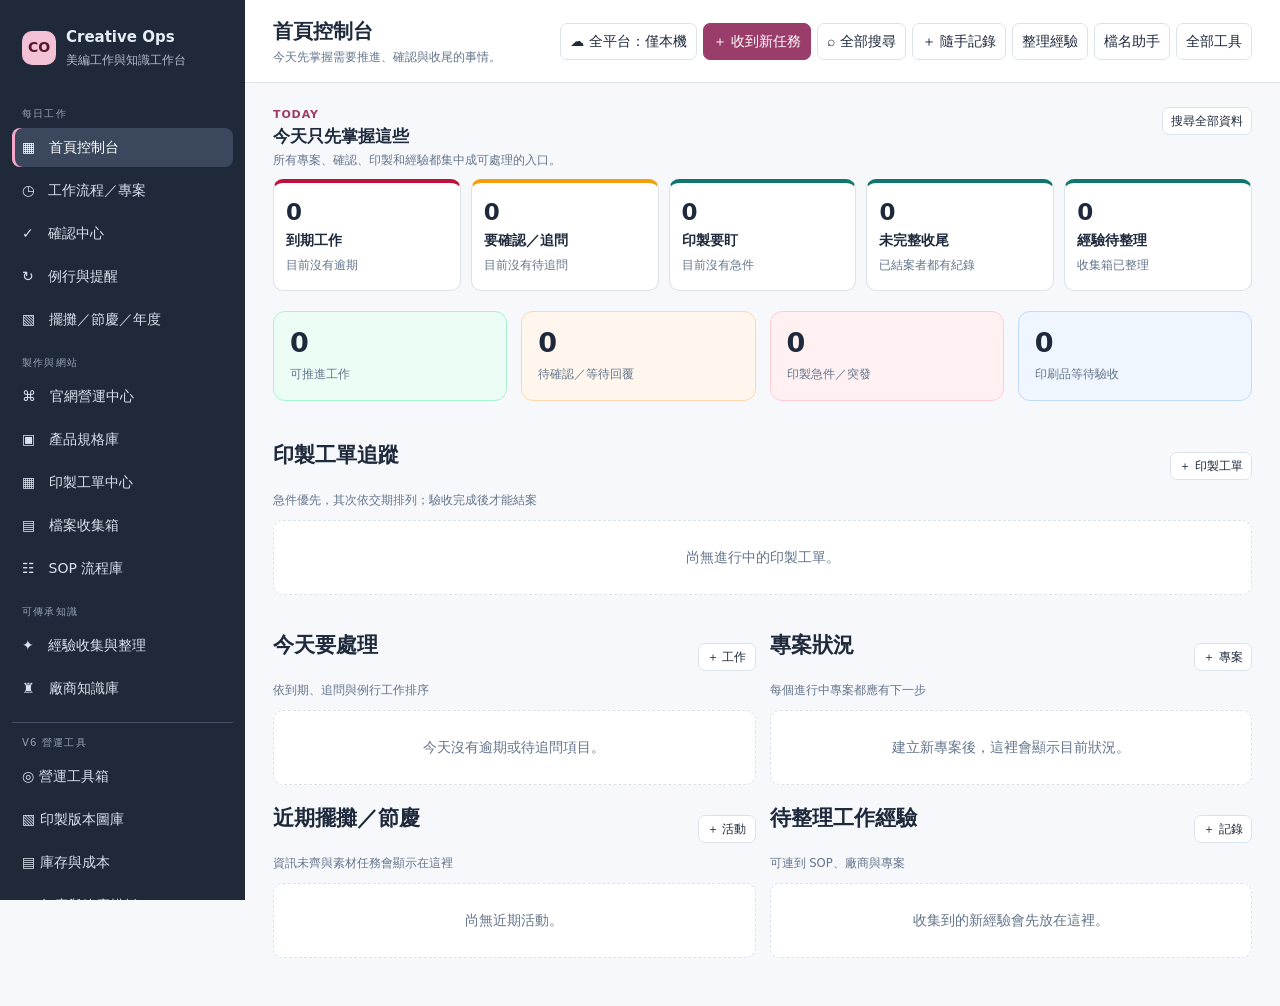
==== creative-ops-v2.html @ 74b6d271 "Publish data-safe Pages shell" ====
<!doctype html>
<html lang="zh-Hant">
<head>
<meta charset="utf-8">
<meta name="viewport" content="width=device-width,initial-scale=1">
<title>美編工作台 V6｜營運整合版</title>
<style>
:root{--ink:#1e293b;--muted:#64748b;--line:#dbe3ea;--paper:#f7f8fb;--panel:#fff;--brand:#9b3d6a;--brand-soft:#fff1f6;--teal:#0f766e;--teal-soft:#ecfdf5;--amber:#b45309;--amber-soft:#fff7ed;--rose:#be123c;--rose-soft:#fff1f2;--blue:#1d4ed8;--blue-soft:#eff6ff;--shadow:0 12px 28px rgba(15,23,42,.08)}
*{box-sizing:border-box}body{margin:0;background:var(--paper);color:var(--ink);font:14px/1.5 "Noto Sans TC","Microsoft JhengHei",system-ui,sans-serif}.shell{min-height:100vh;display:grid;grid-template-columns:245px minmax(0,1fr)}
aside{background:#202939;color:#e7edf6;padding:18px 12px;position:sticky;top:0;height:100vh;overflow:auto}.brand{display:flex;gap:10px;align-items:center;padding:8px 10px 22px}.brand-mark{width:34px;height:34px;display:grid;place-items:center;border-radius:10px;background:#f3c1d5;color:#531530;font-weight:900}.brand strong{display:block;font-size:15px}.brand small{color:#aebbd0}.nav-group{margin:12px 0}.nav-label{font-size:10px;letter-spacing:.12em;color:#94a3b8;padding:0 10px;margin:14px 0 5px}.nav{width:100%;text-align:left;color:#d9e2ef;background:transparent;border:0;border-radius:8px;padding:9px 10px;margin:2px 0;font:inherit;cursor:pointer}.nav:hover,.nav.active{background:#3a475d;color:#fff}.nav.active{box-shadow:inset 3px 0 0 #f4a7c8}.side-actions{border-top:1px solid #465268;margin-top:18px;padding-top:12px}.side-actions button{width:100%;margin:3px 0}
main{min-width:0}.topbar{min-height:72px;padding:16px 28px;display:flex;justify-content:space-between;align-items:center;gap:18px;background:rgba(255,255,255,.92);border-bottom:1px solid var(--line);position:sticky;top:0;z-index:5}.topbar h1{font-size:20px;margin:0}.topbar p{margin:2px 0 0;color:var(--muted);font-size:12px}.top-actions{display:flex;gap:6px;flex-wrap:wrap;justify-content:flex-end}.top-actions .btn{padding:7px 9px}.mobile-nav-toggle,.v6-mobile-more,.v6-mobile-actions-panel{display:none}.content{padding:24px 28px 48px;max-width:1600px;margin:auto}.grid{display:grid;gap:14px}.grid.two{grid-template-columns:repeat(2,minmax(0,1fr))}.grid.three{grid-template-columns:repeat(3,minmax(0,1fr))}.grid.four{grid-template-columns:repeat(4,minmax(0,1fr))}
.card{background:var(--panel);border:1px solid var(--line);border-radius:12px;padding:16px;box-shadow:0 2px 8px rgba(15,23,42,.025)}.card h2,.card h3{margin:0}.card h2{font-size:16px}.card h3{font-size:14px}.section-head{display:flex;align-items:center;gap:10px;justify-content:space-between;margin:22px 0 10px}.section-head:first-child{margin-top:0}.section-head small{color:var(--muted)}.stat{padding:16px;border-radius:12px;border:1px solid var(--line);background:var(--panel)}.stat strong{display:block;font-size:27px;line-height:1.1;margin-bottom:5px}.stat span{font-size:12px;color:var(--muted)}.stat.rose{border-color:#fecdd3;background:var(--rose-soft)}.stat.amber{border-color:#fed7aa;background:var(--amber-soft)}.stat.teal{border-color:#a7f3d0;background:var(--teal-soft)}.stat.blue{border-color:#bfdbfe;background:var(--blue-soft)}
button{font:inherit}.btn{border:1px solid var(--line);background:#fff;color:var(--ink);padding:7px 11px;border-radius:7px;cursor:pointer;white-space:nowrap}.btn:hover{background:#f8fafc}.btn.primary{background:var(--brand);border-color:var(--brand);color:#fff}.btn.primary:hover{background:#7f2853}.btn.ghost{background:transparent}.btn.danger{color:var(--rose);border-color:#fecdd3}.btn.small{padding:4px 8px;font-size:12px}.btn.icon{padding:4px 7px}.row{display:flex;gap:10px;align-items:center;flex-wrap:wrap}.row.between{justify-content:space-between}.list{display:grid;gap:8px}.item{border:1px solid var(--line);border-radius:9px;padding:12px;background:#fff}.item:hover{border-color:#b8c5d5}.clickable{cursor:pointer}.title-line{display:flex;align-items:flex-start;justify-content:space-between;gap:10px}.title-line strong{font-size:14px}.meta{font-size:12px;color:var(--muted);margin-top:4px}.empty{color:var(--muted);text-align:center;padding:26px;border:1px dashed var(--line);border-radius:10px;background:#fff}.tag{display:inline-flex;align-items:center;gap:3px;border-radius:999px;padding:2px 7px;font-size:11px;font-weight:700;background:#eef2f7;color:#475569}.tag.rose{background:#ffe4e6;color:#be123c}.tag.amber{background:#ffedd5;color:#b45309}.tag.teal{background:#d1fae5;color:#047857}.tag.blue{background:#dbeafe;color:#1d4ed8}.tag.brand{background:#fce7f3;color:#9b3d6a}.tag.gray{background:#eef2f7;color:#475569}.tags{display:flex;gap:5px;flex-wrap:wrap;margin-top:7px}.progress{height:6px;border-radius:8px;background:#e8edf3;overflow:hidden;margin-top:8px}.progress i{display:block;height:100%;background:var(--teal)}.attention{border-left:4px solid var(--amber)}.attention.critical{border-left-color:var(--rose)}.attention.ok{border-left-color:var(--teal)}
.table-wrap{overflow:auto;background:#fff;border:1px solid var(--line);border-radius:10px}.table{width:100%;border-collapse:collapse;min-width:680px}.table th{background:#f8fafc;text-align:left;color:#64748b;font-size:11px;letter-spacing:.04em}.table th,.table td{padding:10px 12px;border-bottom:1px solid var(--line);vertical-align:top}.table tr:last-child td{border-bottom:0}.table tr:hover td{background:#fbfdff}.view-tabs{display:flex;gap:7px;flex-wrap:wrap;margin-bottom:14px}.view-tab{background:#fff;border:1px solid var(--line);border-radius:999px;padding:6px 10px;cursor:pointer;font-size:12px}.view-tab.active{background:var(--ink);border-color:var(--ink);color:#fff}.dot{display:inline-block;width:8px;height:8px;border-radius:50%;background:var(--muted);margin-right:4px}.dot.good{background:var(--teal)}.dot.warn{background:#f59e0b}.dot.bad{background:#e11d48}
.modal-backdrop{position:fixed;inset:0;background:rgba(15,23,42,.5);display:none;align-items:center;justify-content:center;padding:20px;z-index:20}.modal-backdrop.open{display:flex}.modal{width:min(760px,100%);max-height:calc(100vh - 40px);overflow:auto;background:#fff;border-radius:14px;box-shadow:var(--shadow);padding:20px}.modal.wide{width:min(1040px,100%)}.modal-head{display:flex;justify-content:space-between;gap:12px;align-items:flex-start;margin-bottom:16px}.modal-head h2{font-size:18px;margin:0}.modal-head p{margin:3px 0 0;color:var(--muted);font-size:12px}.field{margin-bottom:12px}.field label{display:block;color:#475569;font-size:12px;font-weight:700;margin-bottom:5px}.field input,.field textarea,.field select{width:100%;border:1px solid #cbd5e1;border-radius:7px;padding:8px 9px;background:#fff;color:var(--ink);font:inherit}.field textarea{min-height:84px;resize:vertical}.form-grid{display:grid;grid-template-columns:repeat(2,minmax(0,1fr));gap:0 12px}.form-grid .full{grid-column:1/-1}.modal-foot{display:flex;justify-content:flex-end;gap:8px;margin-top:16px;padding-top:14px;border-top:1px solid var(--line)}.checks{display:flex;gap:7px;flex-wrap:wrap}.check{border:1px solid var(--line);border-radius:7px;padding:6px 8px;background:#fff;font-size:12px}.check input{accent-color:var(--brand);margin-right:5px}.html-preview{width:100%;height:350px;border:1px solid var(--line);border-radius:8px;background:#fff}.split{display:grid;grid-template-columns:1fr 1fr;gap:14px}.notice{padding:10px 12px;background:var(--amber-soft);border:1px solid #fed7aa;color:#92400e;border-radius:8px;font-size:12px}.toast{position:fixed;right:20px;bottom:20px;z-index:30;background:#1e293b;color:#fff;border-radius:9px;padding:10px 14px;box-shadow:var(--shadow);transform:translateY(20px);opacity:0;pointer-events:none;transition:.2s}.toast.show{transform:translateY(0);opacity:1}.hide{display:none!important}
@media(max-width:1000px){.shell{grid-template-columns:1fr}aside{position:sticky;top:0;z-index:15;height:auto;padding:9px 12px;display:flex;gap:8px;align-items:center;flex-wrap:wrap;overflow:visible}.brand{padding:3px 5px}.brand small{display:none}.mobile-nav-toggle{display:inline-flex;margin-left:auto;color:#fff;border-color:#64748b;background:#334155}aside>.nav-group,aside>.side-actions{display:none}aside.mobile-nav-open>.nav-group{display:grid;grid-template-columns:repeat(2,minmax(0,1fr));gap:4px;width:100%;margin:0;padding-top:6px;border-top:1px solid #465268}aside.mobile-nav-open>.side-actions{display:grid;grid-template-columns:repeat(2,minmax(0,1fr));gap:4px;width:100%;margin:0;padding-top:8px}.nav-label{display:block;grid-column:1/-1;margin:6px 0 2px;padding:0 5px}.nav{width:100%;min-width:0;margin:0;padding:8px;text-align:left;white-space:normal}.side-actions button{margin:0}.topbar{position:static;padding:14px 16px}.content{padding:18px 16px}.grid.four{grid-template-columns:repeat(2,minmax(0,1fr))}.grid.three{grid-template-columns:1fr 1fr}}@media(max-width:640px){.topbar{align-items:flex-start;flex-direction:column;gap:10px}.grid.two,.grid.three,.grid.four,.split,.form-grid{grid-template-columns:1fr}.content{padding:14px}.modal{padding:16px}.top-actions{width:100%;display:grid;grid-template-columns:minmax(0,1fr) auto auto;gap:6px;align-items:stretch}.top-actions>.btn{min-width:0}.top-actions>.btn:not(#v6CloudButton):not(#v6IntakeTop):not(#v6MobileMore){display:none}#v6CloudButton{overflow:hidden;text-overflow:ellipsis;font-size:0}#v6CloudButton::after{content:attr(data-mobile-label);font-size:12px}#v6IntakeTop,#v6MobileMore{padding-left:8px;padding-right:8px}.v6-mobile-more{display:block}.v6-mobile-actions-panel{grid-column:1/-1}.v6-mobile-actions-panel.open{display:grid;grid-template-columns:repeat(2,minmax(0,1fr));gap:6px;padding-top:2px}.v6-mobile-actions-panel .btn{width:100%;white-space:normal}.stat strong{font-size:24px}}@media(max-width:380px){aside.mobile-nav-open>.nav-group,aside.mobile-nav-open>.side-actions,.v6-mobile-actions-panel.open{grid-template-columns:1fr}}
</style>
<link rel="stylesheet" href="creative-ops-v6.css">
</head>
<body>
<div class="shell">
<aside id="mainNav">
  <div class="brand"><div class="brand-mark">CO</div><div><strong>Creative Ops</strong><small>美編工作與知識工作台</small></div></div>
  <button class="btn mobile-nav-toggle" id="mobileNavToggle" onclick="app.toggleMobileNav()" aria-expanded="false" aria-controls="mainNav">☰ 功能選單</button>
  <div class="nav-group"><div class="nav-label">每日工作</div><button class="nav active" data-view="dashboard">▦　首頁控制台</button><button class="nav" data-view="work">◷　工作流程／專案</button><button class="nav" data-view="confirmations">✓　確認中心</button><button class="nav" onclick="app.openRoutines()">↻　例行與提醒</button><button class="nav" data-view="events">▧　擺攤／節慶／年度</button></div>
  <div class="nav-group"><div class="nav-label">製作與網站</div><button class="nav" data-view="websites">⌘　官網營運中心</button><button class="nav" onclick="productApp.open()">▣　產品規格庫</button><button class="nav" onclick="printApp.open()">▦　印製工單中心</button><button class="nav" data-view="files">▤　檔案收集箱</button><button class="nav" data-view="sops">☷　SOP 流程庫</button></div>
  <div class="nav-group"><div class="nav-label">可傳承知識</div><button class="nav" data-view="knowledge">✦　經驗收集與整理</button><button class="nav" data-view="vendors">♜　廠商知識庫</button></div>
  <div class="side-actions"><button class="btn" onclick="eventSeedApp.createReminders()">↻ 建立近期活動提醒</button><button class="btn" onclick="app.exportData()">↓ 匯出備份</button><button class="btn" onclick="app.openImport()">↑ 匯入資料</button><button class="btn ghost" onclick="app.seedDemo()">載入示範資料</button></div>
</aside>
<main>
  <header class="topbar"><div><h1 id="pageTitle">首頁控制台</h1><p id="pageSub">今天先掌握需要推進、確認與收尾的事情。</p></div><div class="top-actions"><button class="btn" id="topCapture" onclick="app.openCapture()">＋ 隨手記錄</button></div></header>
  <section class="content" id="content"></section>
</main>
</div>
<div class="modal-backdrop" id="modalBackdrop"><div class="modal" id="modal"></div></div><div class="toast" id="toast"></div>
<script src="creative-ops-data.js"></script>
<script src="creative-ops-print-seed.js"></script>
<script>
const app=(()=>{
const KEY='creative_ops_v6_data';
const LEGACY_KEYS=['creative_ops_v2_data'];
const SEED=window.CREATIVE_OPS_SEED||{events:[],products:[]};
const today=()=>new Date().toISOString().slice(0,10);
const id=p=>`${p}_${Date.now().toString(36)}${Math.random().toString(36).slice(2,6)}`;
const esc=s=>String(s??'').replace(/[&<>"']/g,c=>({'&':'&amp;','<':'&lt;','>':'&gt;','"':'&quot;',"'":'&#39;'}[c]));
const dateAdd=(date,n)=>{const d=new Date(`${date}T12:00:00`);d.setDate(d.getDate()+n);return d.toISOString().slice(0,10)};
const days=d=>d?Math.round((new Date(`${d}T12:00:00`)-new Date(`${today()}T12:00:00`))/86400000):null;
const fmt=d=>d?`${d.slice(5,7)}/${d.slice(8,10)}`:'未設定';
const defaults=()=>({version:2,updatedAt:new Date().toISOString(),settings:{workspaceName:'Creative Ops'},projects:[],tasks:[],confirmations:[],routines:[],events:SEED.events.map(x=>({...x})),products:SEED.products.map(x=>({...x})),printRecords:[],printItems:[],printWorkOrders:[],printInspections:[],websites:[{id:'site_a',name:'官網 A',url:'',platform:'可編輯 HTML 區塊',status:'active',note:'長期營運網站，請填入後台與預覽資訊。'},{id:'site_b',name:'官網 B',url:'',platform:'可編輯 HTML 區塊',status:'active',note:'長期營運網站，請填入後台與預覽資訊。'}],websiteChanges:[],vendors:[],knowledge:[],sops:[],files:[],deletedSeeds:[],activity:[]});
let db=load(),view='dashboard';
function load(){try{let raw=localStorage.getItem(KEY);if(!raw){for(const oldKey of LEGACY_KEYS){const legacy=localStorage.getItem(oldKey);if(legacy){raw=legacy;localStorage.setItem(KEY,legacy);break}}}const x=JSON.parse(raw);if(x){const d=defaults();Object.keys(d).forEach(k=>x[k]??=d[k]);const gone=new Set(x.deletedSeeds||[]);SEED.events.forEach(e=>{if(gone.has(e.id)||gone.has(e.sourceKey))return;if(!x.events.some(y=>y.sourceKey===e.sourceKey||(y.name===e.name&&y.startDate===e.startDate)))x.events.push({...e})});SEED.products.forEach(p=>{if(gone.has(p.id))return;if(!x.products.some(y=>y.id===p.id))x.products.push({...p})});return x}}catch(e){}return defaults()}
function save(action='更新資料'){if(window.v6BeforeSave)window.v6BeforeSave(db,action);db.updatedAt=new Date().toISOString();db.activity.unshift({id:id('log'),at:new Date().toISOString(),action,updatedAt:new Date().toISOString()});db.activity=db.activity.slice(0,300);localStorage.setItem(KEY,JSON.stringify(db));render();if(window.v6Cloud)window.v6Cloud.scheduleSync(action)}
function toast(msg){const el=document.getElementById('toast');el.textContent=msg;el.classList.add('show');clearTimeout(toast.t);toast.t=setTimeout(()=>el.classList.remove('show'),2200)}
function project(pid){return db.projects.find(x=>x.id===pid)}function vendor(vid){return db.vendors.find(x=>x.id===vid)}function site(sid){return db.websites.find(x=>x.id===sid)}function sop(sid){return db.sops.find(x=>x.id===sid)}
function tag(text,kind='gray'){return `<span class="tag ${kind}">${esc(text)}</span>`}function statusTag(s){const map={intake:['收件匣','gray'],planning:['初步企劃','brand'],detail:['細化中','amber'],active:['執行中','teal'],waiting:['等待中','amber'],closed:['已結案','gray'],pending:['待確認','amber'],asked:['等回覆','rose'],confirmed:['已確認','teal'],changed:['有變更','brand'],inbox:['待整理','amber'],sorted:['已整理','teal'],draft:['草稿','gray'],standard:['正式 SOP','teal'],verified:['已驗證','blue'],published:['已發布','teal'],review:['待預覽','amber'],blocked:['卡住','rose']};const m=map[s]||[s,'gray'];return tag(m[0],m[1])}
function stageOrder(x){return ['intake','planning','detail','active','waiting','closed'].indexOf(x)}
function modal(title,sub,body,wide=false){document.getElementById('modal').className=`modal${wide?' wide':''}`;document.getElementById('modal').innerHTML=`<div class="modal-head"><div><h2>${title}</h2><p>${sub||''}</p></div><button class="btn icon" onclick="app.closeModal()">✕</button></div>${body}`;document.getElementById('modalBackdrop').classList.add('open')}
function closeModal(){document.getElementById('modalBackdrop').classList.remove('open')}
function toggleMobileNav(force){const aside=document.getElementById('mainNav'),button=document.getElementById('mobileNavToggle');if(!aside||!button)return;const open=typeof force==='boolean'?force:!aside.classList.contains('mobile-nav-open');aside.classList.toggle('mobile-nav-open',open);button.setAttribute('aria-expanded',String(open));button.textContent=open?'✕ 收起選單':'☰ 功能選單'}
const backdropEl=document.getElementById('modalBackdrop');let backdropDown=false;backdropEl.addEventListener('mousedown',e=>{backdropDown=(e.target===backdropEl)});backdropEl.addEventListener('mouseup',e=>{if(backdropDown&&e.target===backdropEl)closeModal();backdropDown=false});document.addEventListener('keydown',e=>{if(e.key==='Escape'&&backdropEl.classList.contains('open'))closeModal()});
document.querySelectorAll('.nav[data-view]').forEach(b=>b.onclick=()=>{view=b.dataset.view;render();toggleMobileNav(false)});document.getElementById('mainNav').addEventListener('click',e=>{if(window.innerWidth<=1000&&e.target.closest('.nav')&&!e.target.closest('.nav[data-view]'))setTimeout(()=>toggleMobileNav(false),0)});
function nav(){document.querySelectorAll('.nav').forEach(x=>x.classList.toggle('active',x.dataset.view===view));const meta={dashboard:['首頁控制台','今天先掌握需要推進、確認與收尾的事情。'],work:['工作流程／專案','新任務先分級，再逐步形成可執行的專案。'],confirmations:['確認中心','所有等待回覆與需要追問的事項集中管理。'],events:['擺攤／節慶／年度','活動資訊、素材規格與倒數任務都由資料管理。'],websites:['官網營運中心','網站是持續營運主線；每次改版則是可追蹤的變更專案。'],files:['檔案收集箱','先收好、再分類，留住原檔、輸出檔與最終版本。'],sops:['SOP 流程庫','只收納可重複使用的正式流程，原始經驗保留來源。'],knowledge:['經驗收集與整理','把踩雷、注意事項、決策與發現整理成可連結的知識。'],vendors:['廠商知識庫','找得到誰能做、多久能做、急件找誰與曾經踩過的坑。']};document.getElementById('pageTitle').textContent=meta[view][0];document.getElementById('pageSub').textContent=meta[view][1]}
function relatedKnowledge({projectId='',vendorIds=[],sopId=''}){const ids=new Set(vendorIds);return db.knowledge.filter(k=>k.status!=='archived'&&((projectId&&k.links?.projectIds?.includes(projectId))||(sopId&&k.links?.sopIds?.includes(sopId))||(k.links?.vendorIds||[]).some(x=>ids.has(x)))).sort((a,b)=>(b.priority||0)-(a.priority||0))}
function projectTasks(pid){return db.tasks.filter(t=>t.projectId===pid)}function openTasks(){return db.tasks.filter(t=>t.status!=='done')}
function dashboard(){const taskDue=openTasks().filter(t=>t.dueDate&&days(t.dueDate)<=0);const conf=db.confirmations.filter(c=>!['confirmed','cancelled'].includes(c.status));const follow=conf.filter(c=>c.nextFollowup&&days(c.nextFollowup)<=0);const routines=db.routines.filter(r=>r.active&&r.nextDate&&days(r.nextDate)<=0);const closeTasks=openTasks().filter(t=>t.phase==='closeout');const printActive=(db.printWorkOrders||[]).filter(w=>w.status!=='closed');const printUrgent=printActive.filter(w=>w.kind==='urgent');const printInspection=printActive.filter(w=>w.status==='inspection');const printFocus=printActive.sort((a,b)=>(a.kind==='urgent'?-1:1)-(b.kind==='urgent'?-1:1)||String(a.dueDate||'9999').localeCompare(String(b.dueDate||'9999'))).slice(0,6);const items=[...taskDue.map(x=>({type:'task',x,score:x.dueDate?days(x.dueDate):9})),...follow.map(x=>({type:'confirmation',x,score:days(x.nextFollowup)})),...routines.map(x=>({type:'routine',x,score:days(x.nextDate)}))].sort((a,b)=>a.score-b.score).slice(0,9);
return `<div class="grid four"><div class="stat teal"><strong>${openTasks().length}</strong><span>可推進工作</span></div><div class="stat amber"><strong>${conf.length}</strong><span>待確認／等待回覆</span></div><div class="stat rose"><strong>${printUrgent.length}</strong><span>印製急件／突發</span></div><div class="stat blue"><strong>${printInspection.length}</strong><span>印刷品等待驗收</span></div></div>
<div class="section-head"><div><h2>印製工單追蹤</h2><small>急件優先，其次依交期排列；驗收完成後才能結案</small></div><button class="btn small" onclick="printApp.openOrder()">＋ 印製工單</button></div><div class="list" style="margin-bottom:18px">${printFocus.length?printFocus.map(w=>`<div class="item clickable ${w.kind==='urgent'?'attention critical':''}" onclick="printApp.openOrder('${w.id}')"><div class="title-line"><div><strong>${esc(w.title||'未命名工單')}</strong><div class="tags">${tag(w.kind==='urgent'?'急件':'日常',w.kind==='urgent'?'rose':'teal')}${tag({intake:'需求待整理',spec:'規格確認',quote:'詢價／發包',proof:'校稿確認',ordered:'已送印',printing:'印製中',inspection:'等待驗收',blocked:'卡住'}[w.status]||w.status||'需求待整理','gray')}</div><div class="meta">${esc([w.vendor,w.dueDate?'交期 '+w.dueDate:''].filter(Boolean).join(' · '))}</div></div><span>›</span></div></div>`).join(''):'<div class="empty">尚無進行中的印製工單。</div>'}</div>
<div class="grid two"><div><div class="section-head"><div><h2>今天要處理</h2><small>依到期、追問與例行工作排序</small></div><button class="btn small" onclick="app.openTask()">＋ 工作</button></div><div class="list">${items.length?items.map(i=>attentionRow(i)).join(''):'<div class="empty">今天沒有逾期或待追問項目。</div>'}</div></div><div><div class="section-head"><div><h2>專案狀況</h2><small>每個進行中專案都應有下一步</small></div><button class="btn small" onclick="app.openProject()">＋ 專案</button></div><div class="list">${db.projects.filter(p=>!['closed'].includes(p.stage)).sort((a,b)=>stageOrder(a.stage)-stageOrder(b.stage)).slice(0,6).map(projectRow).join('')||'<div class="empty">建立新專案後，這裡會顯示目前狀況。</div>'}</div></div></div>
<div class="grid two"><div><div class="section-head"><div><h2>近期擺攤／節慶</h2><small>資訊未齊與素材任務會顯示在這裡</small></div><button class="btn small" onclick="app.openEvent()">＋ 活動</button></div><div class="list">${db.events.filter(e=>(e.endDate||e.startDate)>=today()).sort((a,b)=>a.startDate.localeCompare(b.startDate)).slice(0,5).map(eventRow).join('')||'<div class="empty">尚無近期活動。</div>'}</div></div><div><div class="section-head"><div><h2>待整理工作經驗</h2><small>可連到 SOP、廠商與專案</small></div><button class="btn small" onclick="app.openKnowledge()">＋ 記錄</button></div><div class="list">${db.knowledge.filter(k=>k.status==='inbox').slice(0,5).map(knowledgeRow).join('')||'<div class="empty">收集到的新經驗會先放在這裡。</div>'}</div></div></div>`}
function attentionRow(i){let name='',sub='',action='';if(i.type==='task'){name=i.x.name;sub=`${project(i.x.projectId)?.name||'未連結專案'} · ${i.x.dueDate?fmt(i.x.dueDate):'未設定日期'}`;action=`<button class="btn small" onclick="app.toggleTask('${i.x.id}')">完成</button>`}if(i.type==='confirmation'){name=`確認：${i.x.question}`;sub=`等 ${i.x.person||'未指定'} · ${project(i.x.projectId)?.name||'未連結專案'}`;action=`<button class="btn small" onclick="app.openConfirmation('${i.x.id}')">處理</button>`}if(i.type==='routine'){name=`例行：${i.x.name}`;sub=`本次應於 ${fmt(i.x.nextDate)} 執行`;action=`<button class="btn small" onclick="app.completeRoutine('${i.x.id}')">完成</button>`}const critical=i.score<0?'critical':i.score===0?'attention':'';return `<div class="item attention ${critical}"><div class="title-line"><div><strong>${esc(name)}</strong><div class="meta">${esc(sub)}</div></div>${action}</div></div>`}
function projectRow(p){const tasks=projectTasks(p.id),done=tasks.filter(t=>t.status==='done').length,next=tasks.find(t=>t.status!=='done')?.name||'尚未設定下一步';return `<div class="item clickable" onclick="app.openProject('${p.id}')"><div class="title-line"><div><strong>${esc(p.name)}</strong><div class="tags">${statusTag(p.stage)}${p.dueDate?tag(`截止 ${fmt(p.dueDate)}`,days(p.dueDate)<=3?'rose':'gray'):''}</div><div class="meta">下一步：${esc(next)}</div></div><span>›</span></div>${tasks.length?`<div class="progress"><i style="width:${Math.round(done/tasks.length*100)}%"></i></div>`:''}</div>`}
function eventRow(e){const missing=[];if(!e.place)missing.push('地點');if(!e.startDate)missing.push('日期');const tasks=db.tasks.filter(t=>t.eventId===e.id&&t.status!=='done');return `<div class="item clickable" onclick="app.openEvent('${e.id}')"><div class="title-line"><div><strong>${esc(e.name)}</strong><div class="tags">${tag(e.type==='booth'?'擺攤':e.type==='festival'?'節慶':'年度計畫','brand')}${missing.length?tag(`缺 ${missing.join('、')}`,'rose'):tag(`${tasks.length} 項未完成`,'teal')}</div><div class="meta">${fmt(e.startDate)}${e.endDate&&e.endDate!==e.startDate?' – '+fmt(e.endDate):''}${e.place?' · '+esc(e.place):''}</div></div><span>›</span></div></div>`}
function knowledgeRow(k){return `<div class="item clickable" onclick="app.openKnowledge('${k.id}')"><strong>${esc(k.title||k.text.slice(0,32))}</strong><div class="meta">${esc(k.text.slice(0,70))}</div><div class="tags">${statusTag(k.status)}${(k.tags||[]).slice(0,3).map(x=>tag('#'+x,'brand')).join('')}</div></div>`}
function work(){const stages=['intake','planning','detail','active','waiting','closed'];return `<div class="section-head"><div><h2>從收件到收尾的工作流程</h2><small>構想可以先留在收件匣；確認方向後再進入細化。</small></div><div class="row"><button class="btn" onclick="app.openCapture()">＋ 收件</button><button class="btn primary" onclick="app.openProject()">＋ 專案</button></div></div><div class="view-tabs">${stages.map(s=>`<button class="view-tab ${work.filter===s?'active':''}" onclick="app.setWorkFilter('${s}')">${statusTag(s)} ${db.projects.filter(p=>p.stage===s).length}</button>`).join('')}<button class="view-tab ${work.filter==='all'?'active':''}" onclick="app.setWorkFilter('all')">全部</button></div><div class="list">${db.projects.filter(p=>work.filter==='all'||p.stage===work.filter).sort((a,b)=>a.dueDate?.localeCompare(b.dueDate||'9999')||0).map(projectRow).join('')||'<div class="empty">這個階段尚無專案。</div>'}</div>`}work.filter='all';
function confirmations(){const list=[...db.confirmations].sort((a,b)=>({asked:0,pending:1,changed:2,confirmed:3}[a.status]??9)-({asked:0,pending:1,changed:2,confirmed:3}[b.status]??9));return `<div class="section-head"><div><h2>確認中心</h2><small>每件確認都知道：問什麼、問誰、卡住什麼、何時要追問。</small></div><button class="btn primary" onclick="app.openConfirmation()">＋ 新確認</button></div><div class="table-wrap"><table class="table"><thead><tr><th>確認事項</th><th>對象／專案</th><th>狀態與追問</th><th>操作</th></tr></thead><tbody>${list.map(c=>`<tr><td><strong>${esc(c.question)}</strong><div class="meta">${esc(c.result||'尚未記錄結果')}</div></td><td>${esc(c.person||'未指定')}<div class="meta">${esc(project(c.projectId)?.name||'未連結專案')}</div></td><td>${statusTag(c.status)}<div class="meta">${c.nextFollowup?'下次追問 '+fmt(c.nextFollowup):'未設追問日'}</div></td><td><button class="btn small" onclick="app.openConfirmation('${c.id}')">處理</button></td></tr>`).join('')||'<tr><td colspan="4"><div class="empty">暫無確認事項。</div></td></tr>'}</tbody></table></div>`}
function events(){return `<div class="section-head"><div><h2>擺攤、節慶與年度計畫</h2><small>活動資料改一次，對應素材與倒數工作會一起追蹤。</small></div><button class="btn primary" onclick="app.openEvent()">＋ 新活動</button></div><div class="grid three">${db.events.sort((a,b)=>a.startDate.localeCompare(b.startDate)).map(e=>`<div class="card clickable" onclick="app.openEvent('${e.id}')"><div class="title-line"><h3>${esc(e.name)}</h3>${tag(e.type==='booth'?'擺攤':e.type==='festival'?'節慶':'計畫','brand')}</div><div class="meta">${fmt(e.startDate)}${e.endDate?' – '+fmt(e.endDate):''}</div><div class="meta">${e.place?'📍 '+esc(e.place):'⚠ 尚未填地點'}</div><div class="tags">${db.tasks.filter(t=>t.eventId===e.id&&t.status!=='done').length?tag(`${db.tasks.filter(t=>t.eventId===e.id&&t.status!=='done').length} 項素材／任務`,'amber'):tag('任務已完成','teal')}</div></div>`).join('')||'<div class="empty">先建立擺攤、節慶或年度活動，並設定素材倒數工作。</div>'}</div>`}
function websites(){return `<div class="section-head"><div><h2>兩站長期營運＋每次改版追蹤</h2><small>網站本身是持續專案；每次內容更新、Banner、修正則各自記錄版本。</small></div><div class="row"><button class="btn" onclick="app.openWebsite()">設定網站</button><button class="btn primary" onclick="app.openWebChange()">＋ 網站改版</button></div></div><div class="grid two">${db.websites.map(s=>websiteCard(s)).join('')}</div><div class="section-head"><div><h2>最近網站改版</h2><small>同一改版可分別追蹤官網 A、官網 B 的不同進度。</small></div></div><div class="list">${db.websiteChanges.sort((a,b)=>b.updatedAt.localeCompare(a.updatedAt)).map(changeRow).join('')||'<div class="empty">建立第一筆網站改版後，HTML 草稿、預覽與版本都會留在這裡。</div>'}</div>`}
function websiteCard(s){const changes=db.websiteChanges.filter(c=>c.targets.some(t=>t.websiteId===s.id)&&!c.targets.every(t=>t.status==='published'));return `<div class="card clickable" onclick="app.openWebsite('${s.id}')"><div class="title-line"><div><h2>${esc(s.name)}</h2><div class="meta">${esc(s.platform||'未設定平台')}</div></div><span class="dot ${s.status==='active'?'good':'warn'}"></span></div><div class="meta">${s.url?esc(s.url):'尚未設定正式網址'}</div><div class="tags">${tag(`${changes.length} 筆進行中改版`,changes.length?'amber':'teal')}${s.note?tag('有營運備註','gray'):''}</div></div>`}
function changeRow(c){const states=c.targets.map(t=>`${site(t.websiteId)?.name||'網站'}：${{draft:'草稿',review:'待預覽',published:'已發布',blocked:'卡住'}[t.status]||t.status}`).join(' · ');return `<div class="item clickable" onclick="app.openWebChange('${c.id}')"><div class="title-line"><div><strong>${esc(c.title)} <span class="meta">v${c.version||1}</span></strong><div class="meta">${esc(states)}</div><div class="tags">${tag(c.type,'blue')}${c.projectId?tag(project(c.projectId)?.name||'關聯專案','brand'):''}</div></div><span>›</span></div></div>`}
function files(){return `<div class="section-head"><div><h2>檔案收集箱</h2><small>找不到歸屬時先收進來；最終檔、版本與位置不能靠記憶。</small></div><button class="btn primary" onclick="app.openFile()">＋ 記錄檔案</button></div><div class="table-wrap"><table class="table"><thead><tr><th>檔案／版本</th><th>位置／關聯</th><th>狀態</th><th></th></tr></thead><tbody>${db.files.map(f=>`<tr><td><strong>${esc(f.name)}</strong><div class="meta">${esc(f.kind||'未分類')} ${f.version?'· '+esc(f.version):''}</div></td><td>${esc(f.path||'尚未填位置')}<div class="meta">${esc(project(f.projectId)?.name||'未連結專案')}</div></td><td>${statusTag(f.status||'inbox')}</td><td><button class="btn small" onclick="app.openFile('${f.id}')">編輯</button></td></tr>`).join('')||'<tr><td colspan="4"><div class="empty">尚無檔案紀錄。</div></td></tr>'}</tbody></table></div>`}
function sops(){return `<div class="section-head"><div><h2>正式 SOP 流程庫</h2><small>收集箱的原始經驗整理後才進入這裡；每份 SOP 可保留版本與來源。</small></div><button class="btn primary" onclick="app.openSop()">＋ 新 SOP</button></div><div class="grid three">${db.sops.map(s=>`<div class="card clickable" onclick="app.openSop('${s.id}')"><div class="title-line"><h3>${esc(s.title)}</h3>${statusTag(s.status||'draft')}</div><div class="meta">v${s.version||1} · ${esc(s.when||'未填使用情境')}</div><div class="tags">${(s.tags||[]).map(x=>tag('#'+x,'brand')).join('')}${tag(`${(s.steps||[]).length} 個步驟`,'gray')}</div></div>`).join('')||'<div class="empty">尚無正式 SOP；先從經驗收集箱整理出第一份。</div>'}</div>`}
function knowledge(){return `<div class="section-head"><div><h2>經驗收集箱與雙向整理</h2><small>一筆經驗可同時連到廠商、SOP 與專案，不複製成三份。</small></div><button class="btn primary" onclick="app.openKnowledge()">＋ 隨手記錄</button></div><div class="view-tabs"><button class="view-tab ${knowledge.filter==='inbox'?'active':''}" onclick="app.setKnowledgeFilter('inbox')">待整理 ${db.knowledge.filter(k=>k.status==='inbox').length}</button><button class="view-tab ${knowledge.filter==='all'?'active':''}" onclick="app.setKnowledgeFilter('all')">全部</button></div><div class="grid two">${db.knowledge.filter(k=>knowledge.filter==='all'||k.status==='inbox').map(knowledgeCard).join('')||'<div class="empty">目前沒有待整理經驗。</div>'}</div>`}knowledge.filter='inbox';
function knowledgeCard(k){const v=(k.links?.vendorIds||[]).map(x=>vendor(x)?.name).filter(Boolean),p=(k.links?.projectIds||[]).map(x=>project(x)?.name).filter(Boolean),s=(k.links?.sopIds||[]).map(x=>sop(x)?.title).filter(Boolean);return `<div class="card clickable" onclick="app.openKnowledge('${k.id}')"><div class="title-line"><h3>${esc(k.title||k.text.slice(0,38))}</h3>${statusTag(k.status)}</div><p class="meta" style="font-size:13px;color:var(--ink)">${esc(k.text)}</p><div class="tags">${(k.tags||[]).map(x=>tag('#'+x,'brand')).join('')}${v.map(x=>tag('廠商：'+x,'blue')).join('')}${p.map(x=>tag('專案：'+x,'teal')).join('')}${s.map(x=>tag('SOP：'+x,'amber')).join('')}</div></div>`}
function vendors(){return `<div class="section-head"><div><h2>廠商能力與實務經驗</h2><small>記錄可接項目、一般／急件工作天與團隊踩過的坑。</small></div><button class="btn primary" onclick="app.openVendor()">＋ 新廠商</button></div><div class="grid three">${db.vendors.map(v=>`<div class="card clickable" onclick="app.openVendor('${v.id}')"><div class="title-line"><h3>${esc(v.name)}</h3>${v.urgentDays?tag(`急件 ${v.urgentDays} 天`,'rose'):''}</div><div class="meta">一般 ${v.normalDays||'?'} 工作天 · ${esc(v.contact||'未填聯絡人')}</div><div class="tags">${(v.capabilities||[]).map(x=>tag(x,'blue')).join('')}${relatedKnowledge({vendorIds:[v.id]}).length?tag(`${relatedKnowledge({vendorIds:[v.id]}).length} 筆相關經驗`,'amber'):''}</div></div>`).join('')||'<div class="empty">先建立常用廠商，之後選廠商時就會自動帶出注意事項。</div>'}</div>`}
function render(){nav();const views={dashboard,work,confirmations,events,websites,files,sops,knowledge,vendors};document.getElementById('content').innerHTML=views[view]()}
function options(arr,current=''){return arr.map(x=>`<option value="${x.id}" ${x.id===current?'selected':''}>${esc(x.name||x.title)}</option>`).join('')}
function checks(name,arr,selected=[]){return `<div class="checks">${arr.map(x=>`<label class="check"><input type="checkbox" name="${name}" value="${x.id}" ${selected.includes(x.id)?'checked':''}>${esc(x.name||x.title)}</label>`).join('')||'<span class="meta">尚無可選資料</span>'}</div>`}
function values(name){return [...document.querySelectorAll(`input[name="${name}"]:checked`)].map(x=>x.value)}
function openCapture(){modal('隨手記錄','先留下來，不用立刻決定它是專案、SOP 還是廠商知識。',`<div class="field"><label>記錄內容 *</label><textarea id="capText" placeholder="例如：某印刷廠紅色容易偏暗，重要紅色要先校稿"></textarea></div><div class="form-grid"><div class="field"><label>先放哪裡</label><select id="capType"><option value="knowledge">工作經驗收集箱</option><option value="project">新任務／收件匣</option></select></div><div class="field"><label>Tag（逗號分隔）</label><input id="capTags" placeholder="印刷, DM, 色彩"></div></div><div class="modal-foot"><button class="btn" onclick="app.closeModal()">取消</button><button class="btn primary" onclick="app.saveCapture()">儲存</button></div>`)}
function saveCapture(){const text=document.getElementById('capText').value.trim();if(!text)return toast('請先輸入內容');const tags=document.getElementById('capTags').value.split(',').map(x=>x.trim()).filter(Boolean);if(document.getElementById('capType').value==='knowledge'){db.knowledge.unshift({id:id('know'),title:text.slice(0,36),text,tags,status:'inbox',priority:1,reliability:'single',links:{vendorIds:[],projectIds:[],sopIds:[]},createdAt:new Date().toISOString()});save('新增工作經驗')}else{db.projects.unshift({id:id('proj'),name:text.slice(0,44),stage:'intake',priority:'normal',brief:text,dueDate:'',vendorIds:[],createdAt:new Date().toISOString()});save('新增收件任務')}closeModal();toast('已收進工作台')}
function openProject(pid=''){const p=pid?project(pid):null;const tasks=p?projectTasks(p.id):[],kn=p?relatedKnowledge({projectId:p.id,vendorIds:p.vendorIds||[]}):[];modal(p?'專案工作頁':'新增專案',p?'專案摘要、下一步、確認與知識會集中在這裡。':'新任務先分級，方向清楚後再細化。',`<input id="projectId" type="hidden" value="${p?.id||''}"><div class="form-grid"><div class="field"><label>專案名稱 *</label><input id="projectName" value="${esc(p?.name||'')}" placeholder="例：中秋節擺攤宣傳"></div><div class="field"><label>目前階段</label><select id="projectStage">${['intake','planning','detail','active','waiting','closed'].map(x=>`<option value="${x}" ${(p?.stage||'intake')===x?'selected':''}>${{intake:'收件匣',planning:'初步企劃',detail:'細化中',active:'執行中',waiting:'等待中',closed:'已結案'}[x]}</option>`).join('')}</select></div><div class="field"><label>截止日</label><input id="projectDue" type="date" value="${p?.dueDate||''}"></div><div class="field"><label>重要度</label><select id="projectPriority"><option>normal</option><option ${p?.priority==='high'?'selected':''}>high</option><option ${p?.priority==='urgent'?'selected':''}>urgent</option></select></div><div class="field full"><label>初步企劃／背景</label><textarea id="projectBrief" placeholder="目標、粗略做法、目前卡住什麼…">${esc(p?.brief||'')}</textarea></div><div class="field full"><label>關聯廠商（選了之後會跳出相關經驗）</label>${checks('projectVendor',db.vendors,p?.vendorIds||[])}</div></div>${p?`<div class="grid two"><div class="card"><h3>任務與下一步</h3><div class="list" style="margin-top:8px">${tasks.map(t=>`<div class="item"><div class="row between"><span>${t.status==='done'?'✓':'○'} ${esc(t.name)}</span><div class="row"><button class="btn small" onclick="app.openTask('','${t.id}')">編輯</button><button class="btn small" onclick="app.toggleTask('${t.id}')">${t.status==='done'?'重開':'完成'}</button></div></div></div>`).join('')||'<div class="meta">尚未建立任務</div>'}</div><button class="btn small" style="margin-top:8px" onclick="app.openTask('${p.id}')">＋ 加任務</button></div><div class="card"><h3>自動帶出的相關知識</h3><div class="list" style="margin-top:8px">${kn.map(k=>`<div class="item clickable" onclick="app.openKnowledge('${k.id}')"><strong>${esc(k.title)}</strong><div class="meta">${esc(k.text.slice(0,70))}</div></div>`).join('')||'<div class="meta">選擇廠商或連結經驗後，注意事項會顯示在這裡。</div>'}</div></div></div>`:''}<div class="modal-foot">${p?`<button class="btn danger" onclick="app.remove('projects','${p.id}')">刪除</button>`:''}<button class="btn" onclick="app.closeModal()">取消</button><button class="btn primary" onclick="app.saveProject()">儲存</button></div>`,true)}
function saveProject(){const name=document.getElementById('projectName').value.trim();if(!name)return toast('請輸入專案名稱');const pid=document.getElementById('projectId').value;const data={name,stage:document.getElementById('projectStage').value,dueDate:document.getElementById('projectDue').value,priority:document.getElementById('projectPriority').value,brief:document.getElementById('projectBrief').value.trim(),vendorIds:values('projectVendor'),updatedAt:new Date().toISOString()};if(pid)Object.assign(project(pid),data);else db.projects.unshift({id:id('proj'),...data,createdAt:new Date().toISOString()});save('儲存專案');closeModal();toast('專案已儲存')}
function openTask(pid='',tid=''){const t=tid?db.tasks.find(x=>x.id===tid):null;modal(t?'編輯工作':'新增工作','工作可連到專案、活動或網站；既有工作可調整日期、階段與狀態。',`<input id="taskId" type="hidden" value="${t?.id||''}"><div class="form-grid"><div class="field full"><label>工作名稱 *</label><input id="taskName" value="${esc(t?.name||'')}" placeholder="例：確認桌機 Banner 1700×730"></div><div class="field"><label>關聯專案</label><select id="taskProject"><option value="">未連結</option>${options(db.projects,t?.projectId||pid)}</select></div><div class="field"><label>關聯活動</label><select id="taskEvent"><option value="">未連結</option>${options(db.events,t?.eventId)}</select></div><div class="field"><label>到期日</label><input id="taskDue" type="date" value="${t?.dueDate||''}"></div><div class="field"><label>階段</label><select id="taskPhase"><option value="make">製作</option><option value="review">確認</option><option value="publish">發布／交付</option><option value="closeout">收尾／留存</option></select></div><div class="field"><label>狀態</label><select id="taskStatus"><option value="open">未完成</option><option value="done">已完成</option></select></div></div><div class="modal-foot">${t?`<button class="btn danger" onclick="app.remove('tasks','${t.id}')">刪除</button>`:''}<button class="btn" onclick="app.closeModal()">取消</button><button class="btn primary" onclick="app.saveTask()">${t?'儲存工作':'新增工作'}</button></div>`);document.getElementById('taskPhase').value=t?.phase||'make';document.getElementById('taskStatus').value=t?.status||'open'}
function saveTask(){const name=document.getElementById('taskName').value.trim();if(!name)return toast('請輸入工作名稱');const tid=document.getElementById('taskId').value,data={name,projectId:document.getElementById('taskProject').value,eventId:document.getElementById('taskEvent').value,dueDate:document.getElementById('taskDue').value,phase:document.getElementById('taskPhase').value,status:document.getElementById('taskStatus').value,updatedAt:new Date().toISOString()};if(tid){const old=db.tasks.find(x=>x.id===tid);if(old?.eventId&&old.dueDate!==data.dueDate)data.manualDueDate=true;Object.assign(old,data)}else db.tasks.unshift({id:id('task'),...data,createdAt:new Date().toISOString()});save(tid?'更新工作':'新增工作');closeModal();toast(tid?'工作已更新':'工作已新增')}
function toggleTask(tid){const t=db.tasks.find(x=>x.id===tid);t.status=t.status==='done'?'open':'done';t.completedAt=t.status==='done'?new Date().toISOString():'';save(t.status==='done'?'完成工作':'重開工作');toast(t.status==='done'?'已完成':'已重開')}
function openConfirmation(cid=''){const c=cid?db.confirmations.find(x=>x.id===cid):null;modal(c?'處理確認事項':'新增確認事項','確認必須知道問誰、問什麼，以及什麼時候要追問。',`<input type="hidden" id="confirmId" value="${c?.id||''}"><div class="form-grid"><div class="field full"><label>要確認什麼 *</label><input id="confirmQuestion" value="${esc(c?.question||'')}" placeholder="例：確認 DM 數量與交期"></div><div class="field"><label>找誰確認</label><input id="confirmPerson" value="${esc(c?.person||'')}" placeholder="例：王小姐／老闆"></div><div class="field"><label>關聯專案</label><select id="confirmProject"><option value="">未連結</option>${options(db.projects,c?.projectId)}</select></div><div class="field"><label>目前狀態</label><select id="confirmStatus">${['pending','asked','confirmed','changed','cancelled'].map(x=>`<option value="${x}" ${(c?.status||'pending')===x?'selected':''}>${{pending:'待提出',asked:'等回覆',confirmed:'已確認',changed:'有變更',cancelled:'不需要'}[x]}</option>`).join('')}</select></div><div class="field"><label>下次追問日</label><input id="confirmFollow" type="date" value="${c?.nextFollowup||''}"></div><div class="field full"><label>確認結果／證據</label><textarea id="confirmResult" placeholder="回覆內容、截圖位置、決定結果…">${esc(c?.result||'')}</textarea></div></div><div class="modal-foot">${c?`<button class="btn danger" onclick="app.remove('confirmations','${c.id}')">刪除</button>`:''}<button class="btn" onclick="app.closeModal()">取消</button><button class="btn primary" onclick="app.saveConfirmation()">儲存</button></div>`)}
function saveConfirmation(){const question=document.getElementById('confirmQuestion').value.trim();if(!question)return toast('請填寫確認事項');const cid=document.getElementById('confirmId').value;const data={question,person:document.getElementById('confirmPerson').value.trim(),projectId:document.getElementById('confirmProject').value,status:document.getElementById('confirmStatus').value,nextFollowup:document.getElementById('confirmFollow').value,result:document.getElementById('confirmResult').value.trim(),updatedAt:new Date().toISOString()};if(cid)Object.assign(db.confirmations.find(x=>x.id===cid),data);else db.confirmations.unshift({id:id('confirm'),...data,createdAt:new Date().toISOString()});save('儲存確認事項');closeModal();toast('確認事項已儲存')}
/* 未使用：V1 版本，正式版為 openEventV2／saveEventV2 */function openEventV1Unused(eid=''){const e=eid?db.events.find(x=>x.id===eid):null;modal(e?'編輯活動':'新增擺攤／節慶／年度活動','素材任務格式：名稱 | 活動前幾天 | 規格或備註。可自行新增、刪除或修改天數。',`<input type="hidden" id="eventId" value="${e?.id||''}"><div class="form-grid"><div class="field"><label>名稱 *</label><input id="eventName" value="${esc(e?.name||'')}" placeholder="例：中秋節擺攤"></div><div class="field"><label>類型</label><select id="eventType"><option value="booth" ${e?.type==='booth'?'selected':''}>擺攤／展售</option><option value="festival" ${e?.type==='festival'?'selected':''}>節慶 Banner</option><option value="annual" ${e?.type==='annual'?'selected':''}>年度計畫</option></select></div><div class="field"><label>開始日</label><input id="eventStart" type="date" value="${e?.startDate||''}"></div><div class="field"><label>結束日</label><input id="eventEnd" type="date" value="${e?.endDate||''}"></div><div class="field full"><label>地點／活動資訊</label><input id="eventPlace" value="${esc(e?.place||'')}" placeholder="例：南港展覽館／攤位 Q1429"></div><div class="field full"><label>素材與倒數任務（每行：名稱 | 天數 | 規格）</label><textarea id="eventItems" placeholder="桌機 Banner | 14 | 1700×730&#10;手機 Banner | 10 | 請填平台尺寸&#10;FB 圖文 | 7 | 確認文案與發布&#10;DM | 10 | 選填">${esc(e?.itemsText||'桌機 Banner | 14 | 1700×730\n手機 Banner | 10 | 請填平台尺寸\nFB 圖文 | 7 | 確認文案與發布')}</textarea></div><div class="field full"><label>備注</label><textarea id="eventNote">${esc(e?.note||'')}</textarea></div></div>${e?`<div class="notice">更新日期後，既有未完成任務不會自動覆蓋；可手動檢查並調整，避免錯改已執行的工作。</div>`:''}<div class="modal-foot">${e?`<button class="btn danger" onclick="app.remove('events','${e.id}')">刪除</button>`:''}<button class="btn" onclick="app.closeModal()">取消</button><button class="btn primary" onclick="app.saveEvent()">儲存${e?'資料':'並建立任務'}</button></div>`)}
function saveEventV1Unused(){const name=document.getElementById('eventName').value.trim(),startDate=document.getElementById('eventStart').value;if(!name||!startDate)return toast('請填寫名稱與開始日');const eid=document.getElementById('eventId').value,itemsText=document.getElementById('eventItems').value.trim();const data={name,type:document.getElementById('eventType').value,startDate,endDate:document.getElementById('eventEnd').value||startDate,place:document.getElementById('eventPlace').value.trim(),itemsText,note:document.getElementById('eventNote').value.trim(),updatedAt:new Date().toISOString()};let event;if(eid){event=db.events.find(x=>x.id===eid);Object.assign(event,data)}else{event={id:id('event'),...data,createdAt:new Date().toISOString()};db.events.push(event);itemsText.split('\n').map(x=>x.split('|').map(y=>y.trim())).filter(x=>x[0]).forEach(parts=>{const offset=Number(parts[1]||0);db.tasks.push({id:id('task'),name:parts[0]+(parts[2]?`（${parts[2]}）`:''),eventId:event.id,projectId:'',dueDate:dateAdd(startDate,-offset),phase:parts[0].includes('FB')?'publish':'make',status:'open',createdAt:new Date().toISOString()})})}save('儲存活動資料');closeModal();toast(eid?'活動資料已更新':'活動與倒數任務已建立')}
function openWebsite(sid=''){const s=sid?site(sid):null;modal(s?'網站營運設定':'新增網站','網站是長期營運中心；每次改版請另外建立「網站改版」紀錄。',`<input type="hidden" id="siteId" value="${s?.id||''}"><div class="form-grid"><div class="field"><label>網站名稱 *</label><input id="siteName" value="${esc(s?.name||'')}" placeholder="例：官網 A"></div><div class="field"><label>平台／後台說明</label><input id="sitePlatform" value="${esc(s?.platform||'可編輯 HTML 區塊')}" placeholder="例：後台自訂 HTML 區塊"></div><div class="field full"><label>正式網址</label><input id="siteUrl" value="${esc(s?.url||'')}" placeholder="https://..."></div><div class="field full"><label>持續營運備註</label><textarea id="siteNote" placeholder="常更新的頁面、登入位置、預覽方式、注意事項…">${esc(s?.note||'')}</textarea></div></div><div class="modal-foot">${s?`<button class="btn danger" onclick="app.remove('websites','${s.id}')">刪除</button>`:''}<button class="btn" onclick="app.closeModal()">取消</button><button class="btn primary" onclick="app.saveWebsite()">儲存</button></div>`)}
function saveWebsite(){const name=document.getElementById('siteName').value.trim();if(!name)return toast('請填寫網站名稱');const sid=document.getElementById('siteId').value,data={name,platform:document.getElementById('sitePlatform').value.trim(),url:document.getElementById('siteUrl').value.trim(),note:document.getElementById('siteNote').value.trim(),status:'active'};if(sid)Object.assign(site(sid),data);else db.websites.push({id:id('site'),...data});save('儲存網站設定');closeModal();toast('網站設定已儲存')}
function openWebChange(cid=''){const c=cid?db.websiteChanges.find(x=>x.id===cid):null;modal(c?'網站改版紀錄':'新增網站改版','可同時勾選兩站；HTML 草稿會保留版本，預覽後再到各站後台發布。',`<input type="hidden" id="changeId" value="${c?.id||''}"><div class="form-grid"><div class="field full"><label>改版名稱 *</label><input id="changeTitle" value="${esc(c?.title||'')}" placeholder="例：中秋節首頁 Banner 改版"></div><div class="field"><label>類型</label><select id="changeType"><option value="content">內容更新</option><option value="visual">視覺／Banner</option><option value="fix">修正</option><option value="maintenance">例行維護</option></select></div><div class="field"><label>關聯專案</label><select id="changeProject"><option value="">未連結</option>${options(db.projects,c?.projectId)}</select></div><div class="field full"><label>要更新的網站</label>${checks('changeSite',db.websites,(c?.targets||[]).map(x=>x.websiteId))}</div><div class="field full"><label>HTML 草稿</label><textarea id="changeHtml" style="min-height:180px;font-family:ui-monospace,Consolas,monospace" placeholder="貼上要放進後台的 HTML 區塊…">${esc(c?.html||'')}</textarea></div><div class="field full"><label>修改說明／發布前確認</label><textarea id="changeNote" placeholder="要改哪個區塊、需確認桌機／手機版／連結…">${esc(c?.note||'')}</textarea></div></div>${c?`<div class="card"><h3>各站發布狀態</h3><div class="list" style="margin-top:8px">${c.targets.map(t=>`<div class="item"><strong>${esc(site(t.websiteId)?.name||'網站')}</strong><div class="row" style="margin-top:6px"><select id="targetStatus_${t.websiteId}" style="width:auto"><option value="draft" ${t.status==='draft'?'selected':''}>草稿</option><option value="review" ${t.status==='review'?'selected':''}>待預覽</option><option value="published" ${t.status==='published'?'selected':''}>已發布</option><option value="blocked" ${t.status==='blocked'?'selected':''}>卡住</option></select><input id="targetUrl_${t.websiteId}" value="${esc(t.previewUrl||'')}" placeholder="預覽或正式網址" style="flex:1"></div></div>`).join('')}</div></div>`:''}<div class="modal-foot">${c?`<button class="btn danger" onclick="app.remove('websiteChanges','${c.id}')">刪除</button>`:''}<button class="btn" onclick="app.closeModal()">取消</button><button class="btn" onclick="app.previewHtml()">預覽 HTML</button><button class="btn primary" onclick="app.saveWebChange()">儲存版本</button></div>`,true);if(c)document.getElementById('changeType').value=c.type||'content'}
function saveWebChange(){const title=document.getElementById('changeTitle').value.trim();if(!title)return toast('請填寫改版名稱');const cid=document.getElementById('changeId').value,siteIds=values('changeSite');if(!siteIds.length)return toast('至少選擇一個網站');let c=cid?db.websiteChanges.find(x=>x.id===cid):null;const targets=siteIds.map(sid=>{const old=c?.targets.find(x=>x.websiteId===sid);return {websiteId:sid,status:old?document.getElementById(`targetStatus_${sid}`).value:'draft',previewUrl:old?document.getElementById(`targetUrl_${sid}`).value:''}});const data={title,type:document.getElementById('changeType').value,projectId:document.getElementById('changeProject').value,html:document.getElementById('changeHtml').value,note:document.getElementById('changeNote').value.trim(),targets,updatedAt:new Date().toISOString()};if(c){Object.assign(c,data);c.version=(c.version||1)+1}else{db.websiteChanges.unshift({id:id('webchange'),...data,version:1,createdAt:new Date().toISOString()})}save('儲存網站改版版本');closeModal();toast('網站改版版本已儲存')}
function previewHtml(){const html=document.getElementById('changeHtml')?.value||'',foot=document.querySelector('#modal .modal-foot');let wrap=document.getElementById('inlineHtmlPreview');if(!wrap&&foot){foot.insertAdjacentHTML('beforebegin','<div id="inlineHtmlPreview" class="card"><div class="row between"><h3>HTML 草稿預覽</h3><span class="meta">正式平台樣式仍須到網站後台確認</span></div><iframe id="inlineHtmlFrame" class="html-preview" sandbox="allow-same-origin"></iframe></div>');wrap=document.getElementById('inlineHtmlPreview')}const frame=document.getElementById('inlineHtmlFrame');if(frame)frame.srcdoc=html;wrap?.scrollIntoView({behavior:'smooth',block:'nearest'})}
function openFile(fid=''){const f=fid?db.files.find(x=>x.id===fid):null;modal(f?'編輯檔案紀錄':'記錄檔案','先記下檔名與位置；之後可在專案、版本或收尾流程找到它。',`<input type="hidden" id="fileId" value="${f?.id||''}"><div class="form-grid"><div class="field"><label>檔案名稱 *</label><input id="fileName" value="${esc(f?.name||'')}" placeholder="例：中秋節_banner_desktop_v3.ai"></div><div class="field"><label>檔案類型</label><select id="fileKind"><option>設計原檔</option><option>輸出檔</option><option>最終交付檔</option><option>報價／規格</option><option>其他</option></select></div><div class="field"><label>版本</label><input id="fileVersion" value="${esc(f?.version||'')}" placeholder="v3"></div><div class="field"><label>狀態</label><select id="fileStatus"><option value="inbox">待分類</option><option value="working">製作中</option><option value="final">最終檔</option><option value="archived">已留存</option></select></div><div class="field full"><label>檔案位置／連結</label><input id="filePath" value="${esc(f?.path||'')}" placeholder="Google Drive 連結、資料夾路徑或檔名關鍵字"></div><div class="field"><label>關聯專案</label><select id="fileProject"><option value="">未連結</option>${options(db.projects,f?.projectId)}</select></div></div><div class="modal-foot"><button class="btn" onclick="app.closeModal()">取消</button><button class="btn primary" onclick="app.saveFile()">儲存</button></div>`);if(f){document.getElementById('fileKind').value=f.kind||'設計原檔';document.getElementById('fileStatus').value=f.status||'inbox'}}
function saveFile(){const name=document.getElementById('fileName').value.trim();if(!name)return toast('請填寫檔案名稱');const fid=document.getElementById('fileId').value,data={name,kind:document.getElementById('fileKind').value,version:document.getElementById('fileVersion').value.trim(),status:document.getElementById('fileStatus').value,path:document.getElementById('filePath').value.trim(),projectId:document.getElementById('fileProject').value};if(fid)Object.assign(db.files.find(x=>x.id===fid),data);else db.files.unshift({id:id('file'),...data,createdAt:new Date().toISOString()});save('儲存檔案紀錄');closeModal();toast('檔案紀錄已儲存')}
function openVendor(vid=''){const v=vid?vendor(vid):null;modal(v?'編輯廠商檔案':'新增廠商','記錄正式規格與實務經驗；選擇此廠商時，相關知識會自動出現。',`<input type="hidden" id="vendorId" value="${v?.id||''}"><div class="form-grid"><div class="field"><label>廠商名稱 *</label><input id="vendorName" value="${esc(v?.name||'')}" placeholder="例：○○印刷"></div><div class="field"><label>聯絡人／急件找誰</label><input id="vendorContact" value="${esc(v?.contact||'')}" placeholder="例：王小姐 LINE…"></div><div class="field"><label>一般工作天</label><input id="vendorNormal" type="number" value="${v?.normalDays||''}"></div><div class="field"><label>急件最快工作天</label><input id="vendorUrgent" type="number" value="${v?.urgentDays||''}"></div><div class="field full"><label>可接項目（逗號分隔）</label><input id="vendorCaps" value="${esc((v?.capabilities||[]).join(', '))}" placeholder="DM, 貼紙, 大圖, 帆布"></div><div class="field full"><label>官方規格／重要注意事項</label><textarea id="vendorNote">${esc(v?.note||'')}</textarea></div></div>${v?`<div class="card"><h3>已連結的工作經驗</h3><div class="list" style="margin-top:8px">${relatedKnowledge({vendorIds:[v.id]}).map(k=>`<div class="item clickable" onclick="app.openKnowledge('${k.id}')">${esc(k.title)}</div>`).join('')||'<div class="meta">尚無經驗；可從經驗收集箱把紀錄連到此廠商。</div>'}</div></div>`:''}<div class="modal-foot"><button class="btn" onclick="app.closeModal()">取消</button><button class="btn primary" onclick="app.saveVendor()">儲存</button></div>`)}
function saveVendor(){const name=document.getElementById('vendorName').value.trim();if(!name)return toast('請填寫廠商名稱');const vid=document.getElementById('vendorId').value,data={name,contact:document.getElementById('vendorContact').value.trim(),normalDays:document.getElementById('vendorNormal').value,urgentDays:document.getElementById('vendorUrgent').value,capabilities:document.getElementById('vendorCaps').value.split(',').map(x=>x.trim()).filter(Boolean),note:document.getElementById('vendorNote').value.trim(),updatedAt:new Date().toISOString()};if(vid)Object.assign(vendor(vid),data);else db.vendors.unshift({id:id('vendor'),...data});save('儲存廠商檔案');closeModal();toast('廠商檔案已儲存');setTimeout(()=>window.printApp&&printApp.syncNow(),0)}
function openKnowledge(kid=''){const k=kid?db.knowledge.find(x=>x.id===kid):null;modal(k?'整理工作經驗':'隨手記錄工作經驗','可同時連到廠商、SOP、專案；不要複製成多份。',`<input type="hidden" id="knowId" value="${k?.id||''}"><div class="field"><label>標題</label><input id="knowTitle" value="${esc(k?.title||'')}" placeholder="例：某印刷廠紅色校稿注意事項"></div><div class="field"><label>內容 *</label><textarea id="knowText" placeholder="記下當下發現、踩雷、決策或注意事項…">${esc(k?.text||'')}</textarea></div><div class="form-grid"><div class="field"><label>整理狀態</label><select id="knowStatus"><option value="inbox">待整理</option><option value="sorted">已整理</option><option value="archived">封存</option></select></div><div class="field"><label>可信度</label><select id="knowReliability"><option value="single">單次觀察</option><option value="verified">多次驗證</option><option value="official">官方規格</option></select></div><div class="field full"><label>Tag（逗號分隔）</label><input id="knowTags" value="${esc((k?.tags||[]).join(', '))}" placeholder="印刷, DM, 色彩, 急件"></div><div class="field full"><label>連結廠商</label>${checks('knowVendor',db.vendors,k?.links?.vendorIds||[])}</div><div class="field full"><label>連結專案</label>${checks('knowProject',db.projects,k?.links?.projectIds||[])}</div><div class="field full"><label>補進相關 SOP</label>${checks('knowSop',db.sops,k?.links?.sopIds||[])}</div></div><div class="modal-foot"><button class="btn" onclick="app.closeModal()">取消</button><button class="btn primary" onclick="app.saveKnowledge()">儲存整理結果</button></div>`);if(k){document.getElementById('knowStatus').value=k.status||'inbox';document.getElementById('knowReliability').value=k.reliability||'single'}}
function saveKnowledge(){const text=document.getElementById('knowText').value.trim();if(!text)return toast('請輸入內容');const kid=document.getElementById('knowId').value,data={title:document.getElementById('knowTitle').value.trim()||text.slice(0,36),text,status:document.getElementById('knowStatus').value,reliability:document.getElementById('knowReliability').value,tags:document.getElementById('knowTags').value.split(',').map(x=>x.trim()).filter(Boolean),links:{vendorIds:values('knowVendor'),projectIds:values('knowProject'),sopIds:values('knowSop')},updatedAt:new Date().toISOString()};if(kid)Object.assign(db.knowledge.find(x=>x.id===kid),data);else db.knowledge.unshift({id:id('know'),...data,priority:1,createdAt:new Date().toISOString()});save('儲存工作經驗');closeModal();toast('工作經驗已儲存')}
function openSop(sid=''){const s=sid?sop(sid):null,linked=s?relatedKnowledge({sopId:s.id}):[];modal(s?'編輯 SOP':'新增 SOP','正式 SOP 由已整理的經驗形成，可保留步驟、注意事項與關聯來源。',`<input type="hidden" id="sopId" value="${s?.id||''}"><div class="form-grid"><div class="field"><label>標題 *</label><input id="sopTitle" value="${esc(s?.title||'')}" placeholder="例：DM 印刷流程"></div><div class="field"><label>狀態</label><select id="sopStatus"><option value="draft">草稿</option><option value="verified">已驗證</option><option value="standard">正式 SOP</option></select></div><div class="field full"><label>何時使用</label><input id="sopWhen" value="${esc(s?.when||'')}" placeholder="例：每次 DM 新印或改版時"></div><div class="field full"><label>Tag（逗號分隔）</label><input id="sopTags" value="${esc((s?.tags||[]).join(', '))}"></div><div class="field full"><label>步驟（每行一個）</label><textarea id="sopSteps" placeholder="確認尺寸與出血&#10;檢查色彩模式&#10;確認數量與交期&#10;留存最終檔與樣品">${esc((s?.steps||[]).join('\n'))}</textarea></div><div class="field full"><label>正式注意事項</label><textarea id="sopNote">${esc(s?.note||'')}</textarea></div></div>${s?`<div class="card"><h3>待採納／已連結的工作經驗</h3><div class="list" style="margin-top:8px">${linked.map(k=>`<div class="item clickable" onclick="app.openKnowledge('${k.id}')"><strong>${esc(k.title)}</strong><div class="meta">${esc(k.text.slice(0,100))}</div></div>`).join('')||'<div class="meta">尚無連結經驗；可從經驗收集箱勾選此 SOP。</div>'}</div></div>`:''}<div class="modal-foot"><button class="btn" onclick="app.closeModal()">取消</button><button class="btn primary" onclick="app.saveSop()">儲存</button></div>`);if(s)document.getElementById('sopStatus').value=s.status||'draft'}
function saveSop(){const title=document.getElementById('sopTitle').value.trim();if(!title)return toast('請填寫 SOP 標題');const sid=document.getElementById('sopId').value,data={title,status:document.getElementById('sopStatus').value,when:document.getElementById('sopWhen').value.trim(),tags:document.getElementById('sopTags').value.split(',').map(x=>x.trim()).filter(Boolean),steps:document.getElementById('sopSteps').value.split('\n').map(x=>x.trim()).filter(Boolean),note:document.getElementById('sopNote').value.trim(),updatedAt:new Date().toISOString()};if(sid){const old=sop(sid);Object.assign(old,data);old.version=(old.version||1)+1}else db.sops.unshift({id:id('sop'),...data,version:1,createdAt:new Date().toISOString()});save('儲存 SOP');closeModal();toast('SOP 已儲存')}
function openRoutines(){const names={once:'單次',daily:'每日',weekly:'每週',monthly:'每月',quarterly:'每季',yearly:'每年'};modal('例行與提醒','把持續但容易漏掉的事情放在這裡；完成一次就會依正確週期排到下一次。',`<div class="section-head"><div><h2>目前例行工作</h2><small>可隨時調整下次日期與頻率。</small></div><button class="btn primary" onclick="app.openRoutine()">＋ 新增例行</button></div><div class="list">${db.routines.sort((a,b)=>(a.nextDate||'9999').localeCompare(b.nextDate||'9999')).map(r=>`<div class="item"><div class="title-line"><div><strong>${esc(r.name)}</strong><div class="tags">${tag(names[r.cycle]||r.cycle,'brand')}${r.active?tag(`下次 ${fmt(r.nextDate)}`,days(r.nextDate)<=0?'rose':'teal'):tag('已停用','gray')}</div></div><div class="row"><button class="btn small" onclick="app.openRoutine('${r.id}')">調整</button>${r.active?`<button class="btn small" onclick="app.completeRoutine('${r.id}')">完成</button>`:''}</div></div></div>`).join('')||'<div class="empty">尚無例行工作。可先建立「每週整理 SOP 收集箱」或「檢查兩個官網」。</div>'}</div>`,true)}
function openRoutine(rid=''){const r=rid?db.routines.find(x=>x.id===rid):null;modal(r?'調整例行提醒':'新增例行提醒','支援單次、每天、每週、每月、每季與每年；下次日期可以自由改。',`<input type="hidden" id="routineId" value="${r?.id||''}"><div class="form-grid"><div class="field full"><label>工作名稱 *</label><input id="routineName" value="${esc(r?.name||'')}" placeholder="例：檢查兩個官網的待確認內容"></div><div class="field"><label>頻率</label><select id="routineCycle"><option value="once">單次</option><option value="daily">每天</option><option value="weekly">每週</option><option value="monthly">每月</option><option value="quarterly">每季</option><option value="yearly">每年</option></select></div><div class="field"><label>下次執行日</label><input id="routineNext" type="date" value="${r?.nextDate||today()}"></div><div class="field"><label>狀態</label><select id="routineActive"><option value="true">啟用提醒</option><option value="false">暫停</option></select></div></div><div class="modal-foot">${r?`<button class="btn danger" onclick="app.remove('routines','${r.id}')">刪除</button>`:''}<button class="btn" onclick="app.openRoutines()">返回</button><button class="btn primary" onclick="app.saveRoutine()">儲存</button></div>`);if(r){document.getElementById('routineCycle').value=r.cycle||'weekly';document.getElementById('routineActive').value=String(r.active!==false)}}
function saveRoutine(){const name=document.getElementById('routineName').value.trim();if(!name)return toast('請填寫例行工作名稱');const rid=document.getElementById('routineId').value,data={name,cycle:document.getElementById('routineCycle').value,nextDate:document.getElementById('routineNext').value,active:document.getElementById('routineActive').value==='true',updatedAt:new Date().toISOString()};if(rid)Object.assign(db.routines.find(x=>x.id===rid),data);else db.routines.unshift({id:id('routine'),...data,createdAt:new Date().toISOString()});save('儲存例行提醒');closeModal();toast('例行提醒已儲存')}
function completeRoutine(rid){const r=db.routines.find(x=>x.id===rid);if(!r)return;const base=new Date((r.nextDate||today())+'T12:00:00');r.lastCompleted=today();if(r.cycle==='once'){r.active=false;r.completedAt=new Date().toISOString()}else if(r.cycle==='daily')base.setDate(base.getDate()+1);else if(r.cycle==='weekly')base.setDate(base.getDate()+7);else if(r.cycle==='monthly')base.setMonth(base.getMonth()+1);else if(r.cycle==='quarterly')base.setMonth(base.getMonth()+3);else if(r.cycle==='yearly')base.setFullYear(base.getFullYear()+1);if(r.cycle!=='once')r.nextDate=base.toISOString().slice(0,10);save('完成例行工作');toast(r.cycle==='once'?'單次提醒已完成':'已排入下一次例行工作')}
function openEventV2(eid=''){const e=eid?db.events.find(x=>x.id===eid):null;const standard='桌機 Banner | 14 | 1700×730\n手機 Banner | 10 | 請填平台尺寸\nFB 圖文 | 7 | 確認文案與發布\n官網上架 | 5 | 兩站分開確認';const removeBtn=e?'<button class="btn danger" onclick="app.remove(\'events\',\''+esc(e.id)+'\')">刪除</button>':'';const learnBtn=e?'<button class="btn" onclick="app.eventToKnowledge(\''+esc(e.id)+'\')">送到經驗整理</button>':'';const body='<input type="hidden" id="eventId" value="'+esc(e?.id||'')+'"><div class="form-grid"><div class="field"><label>名稱 *</label><input id="eventName" value="'+esc(e?.name||'')+'" placeholder="例：中秋節擺攤"></div><div class="field"><label>類型</label><select id="eventType"><option value="booth">擺攤／展售</option><option value="festival">節慶 Banner</option><option value="annual">年度計畫</option></select></div><div class="field"><label>開始日</label><input id="eventStart" type="date" value="'+esc(e?.startDate||'')+'"></div><div class="field"><label>結束日</label><input id="eventEnd" type="date" value="'+esc(e?.endDate||'')+'"></div><div class="field full"><label>地點／攤位</label><input id="eventPlace" value="'+esc(e?.place||'')+'" placeholder="例：南港展覽館／攤位 Q1429"></div><div class="field full"><label>基本資訊／主辦方公告</label><textarea id="eventNote" placeholder="營業時間、地址、進撤場規則、聯絡窗口…">'+esc(e?.note||'')+'</textarea></div><div class="field full"><label>本次活動目標與促銷方案</label><textarea id="eventPromotion" placeholder="例：花醬第二件9折；滿1,500元送茶包；主推玫瑰精露。記得寫適用日期、品項、門檻與贈品數量。">'+esc(e?.promotion||'')+'</textarea></div><div class="field full"><label>現場注意事項</label><textarea id="eventOnsite" placeholder="例：插座離攤位遠、需帶延長線；下午人流較多；刷卡機訊號不穩。">'+esc(e?.onsiteNotes||'')+'</textarea></div><div class="field full"><label>活動後檢討</label><textarea id="eventReview" placeholder="例：哪個促銷有效、哪些品項缺貨、客人最常問什麼、素材是否看得懂。">'+esc(e?.reviewNotes||'')+'</textarea></div><div class="field full"><label>下次一定要沿用／避免</label><textarea id="eventNext" placeholder="只留下下次真正要提醒的結論；之後可送進經驗收集箱。">'+esc(e?.nextTimeNotes||'')+'</textarea></div><div class="field full"><label>素材與倒數任務（每行：名稱 | 天數 | 規格）</label><textarea id="eventItems">'+esc(e?.itemsText||standard)+'</textarea></div></div>'+(e?'<div class="notice">促銷屬於本次活動；可重複使用的結論請按「送到經驗整理」，之後再整理到 SOP。</div>':'')+'<div class="modal-foot">'+removeBtn+learnBtn+'<button class="btn" onclick="app.closeModal()">取消</button><button class="btn primary" onclick="app.saveEvent()">儲存'+(e?'資料':'並建立任務')+'</button></div>';modal(e?'編輯活動紀錄':'新增擺攤／節慶／年度活動','建議依序記：活動前促銷 → 現場發現 → 活動後檢討 → 下次沿用。',body,true);document.getElementById('eventType').value=e?.type||'booth'}
function syncEventTasks(event,itemsText,startDate){const rows=itemsText.split('\n').map(x=>x.split('|').map(y=>y.trim())).filter(x=>x[0]),existing=db.tasks.filter(t=>t.eventId===event.id&&t.status!=='done');rows.forEach(parts=>{const key=parts[0],offset=Number(parts[1]||0),name=key+(parts[2]?'（'+parts[2]+'）':''),dueDate=dateAdd(startDate,-offset),phase=key.includes('FB')||key.includes('官網')?'publish':key.includes('確認')?'review':'make';let task=existing.find(t=>t.templateKey===key||t.name===name);if(task){task.name=name;task.phase=phase;task.templateKey=key;if(!task.manualDueDate)task.dueDate=dueDate;task.updatedAt=new Date().toISOString()}else db.tasks.push({id:id('task'),name,eventId:event.id,projectId:event.projectId||'',dueDate,phase,status:'open',templateKey:key,createdAt:new Date().toISOString()})})}
function saveEventV2(){const name=document.getElementById('eventName').value.trim(),startDate=document.getElementById('eventStart').value;if(!name||!startDate)return toast('請填寫名稱與開始日');const eid=document.getElementById('eventId').value,itemsText=document.getElementById('eventItems').value.trim();const data={name,type:document.getElementById('eventType').value,startDate,endDate:document.getElementById('eventEnd').value||startDate,place:document.getElementById('eventPlace').value.trim(),itemsText,note:document.getElementById('eventNote').value.trim(),promotion:document.getElementById('eventPromotion').value.trim(),onsiteNotes:document.getElementById('eventOnsite').value.trim(),reviewNotes:document.getElementById('eventReview').value.trim(),nextTimeNotes:document.getElementById('eventNext').value.trim(),updatedAt:new Date().toISOString()};let event;if(eid){event=db.events.find(x=>x.id===eid);Object.assign(event,data)}else{event={id:id('event'),...data,createdAt:new Date().toISOString()};db.events.push(event)}syncEventTasks(event,itemsText,startDate);save('儲存活動資料並同步未完成提醒');closeModal();toast(eid?'活動與提醒日期已更新':'活動與倒數任務已建立')}
function eventToKnowledge(eid){const e=db.events.find(x=>x.id===eid);if(!e)return;const sections=[];if(e.promotion)sections.push('本次促銷：\n'+e.promotion);if(e.onsiteNotes)sections.push('現場注意：\n'+e.onsiteNotes);if(e.reviewNotes)sections.push('活動後檢討：\n'+e.reviewNotes);if(e.nextTimeNotes)sections.push('下次沿用／避免：\n'+e.nextTimeNotes);if(!sections.length)return toast('請先填寫促銷、現場注意或檢討內容');const existing=db.knowledge.find(k=>k.links?.eventIds?.includes(e.id));const data={title:e.name+'｜活動經驗',text:sections.join('\n\n'),tags:['擺攤','活動檢討'],status:'inbox',priority:2,reliability:'single',links:{vendorIds:[],projectIds:[],sopIds:[],eventIds:[e.id]},updatedAt:new Date().toISOString()};if(existing)Object.assign(existing,data);else db.knowledge.unshift({id:id('know'),...data,createdAt:new Date().toISOString()});save('將活動檢討送到經驗整理');closeModal();toast('已送到經驗收集箱，可再分類到 SOP')}
function setWorkFilter(f){work.filter=f;render()}function setKnowledgeFilter(f){knowledge.filter=f;render()}
function remove(collection,rid){if(!confirm('確定刪除這筆資料？'))return;const target=db[collection].find(x=>x.id===rid);if(window.v6Cloud)window.v6Cloud.noteDeletion(collection,rid,target);if(target&&['events','products'].includes(collection)){db.deletedSeeds=db.deletedSeeds||[];[target.id,target.sourceKey].filter(Boolean).forEach(k=>{if(!db.deletedSeeds.includes(k))db.deletedSeeds.push(k)})}db[collection]=db[collection].filter(x=>x.id!==rid);save('刪除資料');closeModal();toast('已刪除')}
function exportData(){const blob=new Blob([JSON.stringify(db,null,2)],{type:'application/json'}),a=document.createElement('a');a.href=URL.createObjectURL(blob);a.download=`creative-ops-backup-${today()}.json`;a.click();URL.revokeObjectURL(a.href);toast('已匯出完整備份')}
function openImport(){modal('匯入 V2 資料','匯入會覆蓋目前 V2 工作台資料；請先匯出備份。',`<div class="notice">只接受本工具匯出的 JSON 檔案。</div><div class="field"><label>選擇備份檔</label><input type="file" id="importFile" accept="application/json"></div><div class="modal-foot"><button class="btn" onclick="app.closeModal()">取消</button><button class="btn primary" onclick="app.importData()">匯入</button></div>`)}
function importData(){const file=document.getElementById('importFile').files[0];if(!file)return toast('請選擇檔案');const reader=new FileReader();reader.onload=()=>{try{const x=JSON.parse(reader.result);if(!x.version)throw Error();db=x;Object.keys(defaults()).forEach(k=>db[k]??=defaults()[k]);if(window.v6App?.migrateData)window.v6App.migrateData(false);save('匯入備份並升級 V6 結構');closeModal();toast('資料已匯入')}catch(e){toast('不是有效的備份檔')}};reader.readAsText(file)}
function seedDemo(){if(db.projects.length||db.vendors.length||db.events.length){if(!confirm('載入示範資料會保留既有資料並加入範例，確定嗎？'))return}const v={id:id('vendor'),name:'範例印刷廠',contact:'王小姐／急件請先 LINE',normalDays:3,urgentDays:1,capabilities:['DM','貼紙','大圖'],note:'重要紅色請先校稿。'};db.vendors.push(v);const p={id:id('proj'),name:'中秋節擺攤宣傳',stage:'active',priority:'high',dueDate:dateAdd(today(),12),brief:'Banner、DM、官網與 FB 需同步完成。',vendorIds:[v.id],createdAt:new Date().toISOString()};db.projects.push(p);db.tasks.push({id:id('task'),name:'確認桌機 Banner 1700×730',projectId:p.id,eventId:'',dueDate:dateAdd(today(),2),phase:'review',status:'open'});db.confirmations.push({id:id('confirm'),question:'確認 DM 數量與交期',person:'業務窗口',projectId:p.id,status:'asked',nextFollowup:today(),result:''});db.knowledge.push({id:id('know'),title:'範例印刷經驗：紅色校稿',text:'範例印刷廠的紅色容易偏暗，重要紅色要先校稿。',tags:['印刷','DM','色彩'],status:'inbox',priority:2,reliability:'single',links:{vendorIds:[v.id],projectIds:[p.id],sopIds:[]}});db.events.push({id:id('event'),name:'中秋節市集',type:'booth',startDate:dateAdd(today(),20),endDate:dateAdd(today(),22),place:'範例展館／攤位待確認',itemsText:'',note:''});db.routines.push({id:id('routine'),name:'每週整理 SOP 收集箱',cycle:'weekly',nextDate:today(),active:true});save('載入示範資料');toast('示範資料已加入')}
return{render,closeModal,toggleMobileNav,openCapture,saveCapture,openProject,saveProject,openTask,saveTask,toggleTask,openConfirmation,saveConfirmation,openEvent:openEventV2,saveEvent:saveEventV2,eventToKnowledge,openWebsite,saveWebsite,openWebChange,saveWebChange,previewHtml,openFile,saveFile,openVendor,saveVendor,openKnowledge,saveKnowledge,openSop,saveSop,openRoutines,openRoutine,saveRoutine,completeRoutine,setWorkFilter,setKnowledgeFilter,remove,exportData,openImport,importData,seedDemo,getData:()=>db,saveData:save};
})();
app.render();
</script>
<script src="creative-ops-products.js"></script>
<script src="creative-ops-events.js"></script>
<script src="creative-ops-print.js"></script>
<script src="creative-ops-v6.js"></script>
<script src="creative-ops-cloud.js"></script>
</body>
</html>
---- creative-ops-v6.css ----
/* Creative Ops V6：營運整合擴充 */
.v6-search{border:1px solid #cbd5e1;border-radius:8px;padding:7px 10px;background:#fff;color:var(--ink);font:inherit}
.v6-today{margin-bottom:20px}.v6-today-head{display:flex;justify-content:space-between;align-items:flex-start;gap:12px;margin-bottom:10px}.v6-today-head h2{margin:0;font-size:17px}.v6-today-head p{margin:2px 0 0;color:var(--muted);font-size:12px}
.v6-today-grid{display:grid;grid-template-columns:repeat(5,minmax(140px,1fr));gap:10px}.v6-today-card{background:#fff;border:1px solid var(--line);border-top:4px solid #94a3b8;border-radius:10px;padding:12px;cursor:pointer;min-height:112px}.v6-today-card:hover{box-shadow:var(--shadow);transform:translateY(-1px)}.v6-today-card.urgent{border-top-color:var(--rose)}.v6-today-card.warn{border-top-color:#f59e0b}.v6-today-card.good{border-top-color:var(--teal)}.v6-today-card strong{display:block;font-size:23px}.v6-today-card span{font-weight:700}.v6-today-card small{display:block;color:var(--muted);margin-top:6px}
.v6-section-title{display:flex;justify-content:space-between;align-items:center;gap:10px;margin:16px 0 9px}.v6-section-title h3{margin:0}.v6-kicker{color:var(--brand);font-size:11px;font-weight:800;letter-spacing:.08em;text-transform:uppercase}
.v6-priority{display:inline-flex;padding:2px 7px;border-radius:999px;font-size:11px;font-weight:800}.v6-priority.p1{background:#ffe4e6;color:#be123c}.v6-priority.p2{background:#ffedd5;color:#b45309}.v6-priority.p3{background:#dbeafe;color:#1d4ed8}
.v6-tool-grid{display:grid;grid-template-columns:repeat(3,minmax(0,1fr));gap:12px}.v6-tool{border:1px solid var(--line);border-radius:11px;padding:14px;background:#fff;cursor:pointer;text-align:left}.v6-tool:hover{border-color:#c084a4;background:#fffafb}.v6-tool b{display:block;margin-bottom:3px}.v6-tool small{color:var(--muted)}
.v6-result-group{margin:14px 0}.v6-result-group h3{font-size:13px;margin:0 0 7px;color:#475569}.v6-result{display:flex;justify-content:space-between;gap:10px;padding:10px;border:1px solid var(--line);border-radius:8px;margin:6px 0;cursor:pointer}.v6-result:hover{background:#f8fafc}.v6-result em{font-style:normal;color:var(--muted);font-size:12px}
.v6-version-grid{display:grid;grid-template-columns:repeat(auto-fill,minmax(210px,1fr));gap:12px}.v6-version-card{border:1px solid var(--line);border-radius:11px;background:#fff;overflow:hidden}.v6-version-info{padding:10px}.v6-version-images{display:grid;grid-template-columns:repeat(2,1fr);gap:2px;background:#e2e8f0;min-height:120px}.v6-version-images.one{grid-template-columns:1fr}.v6-thumb{width:100%;height:145px;object-fit:cover;background:#f1f5f9;cursor:zoom-in}.v6-version-images img:nth-child(n+5){display:none}.v6-current{box-shadow:inset 0 0 0 2px var(--teal)}
.v6-lightbox{position:fixed;inset:0;z-index:90;background:rgba(2,6,23,.92);display:none;flex-direction:column}.v6-lightbox.open{display:flex}.v6-lightbox-tools{display:flex;gap:8px;align-items:center;flex-wrap:wrap;padding:10px;background:rgba(15,23,42,.9);color:#fff}.v6-lightbox-tools .btn{background:#fff}.v6-lightbox-stage{position:relative;flex:1;overflow:auto;display:grid;place-items:center}.v6-lightbox-stage img{max-width:none;transform-origin:center center;transition:transform .12s}.v6-lightbox-title{margin-right:auto;min-width:180px;overflow:hidden;text-overflow:ellipsis;white-space:nowrap}
.v6-compare{display:grid;grid-template-columns:1fr 1fr;gap:12px}.v6-compare-pane{border:1px solid var(--line);border-radius:10px;padding:10px;background:#f8fafc}.v6-compare-pane img{width:100%;max-height:520px;object-fit:contain;background:#fff;border-radius:7px}
.v6-meter{height:8px;background:#e2e8f0;border-radius:10px;overflow:hidden}.v6-meter i{display:block;height:100%;background:var(--teal)}.v6-meter i.warn{background:#f59e0b}.v6-meter i.bad{background:var(--rose)}
.v6-table-input{width:88px;border:1px solid #cbd5e1;border-radius:6px;padding:5px}.v6-checklist{display:grid;gap:8px}.v6-checkline{display:flex;gap:9px;align-items:flex-start;border:1px solid var(--line);padding:10px;border-radius:8px}.v6-checkline input{margin-top:4px;accent-color:var(--teal)}
.v6-aging{font-weight:800;color:var(--amber)}.v6-aging.bad{color:var(--rose)}.v6-banner{padding:12px 14px;border-radius:10px;background:#fff7ed;border:1px solid #fed7aa;margin-bottom:12px}.v6-code{font-family:ui-monospace,SFMono-Regular,Consolas,monospace;background:#f1f5f9;border:1px solid var(--line);border-radius:7px;padding:9px;word-break:break-all}
.v6-side-group{border-top:1px solid #465268;padding-top:9px}.v6-side-group .nav-label{margin-top:3px}.v6-hidden{display:none!important}a[href=""]{display:none!important}
@media(max-width:1180px){.v6-today-grid{grid-template-columns:repeat(3,1fr)}}
@media(max-width:800px){.v6-tool-grid{grid-template-columns:1fr 1fr}.v6-compare{grid-template-columns:1fr}.v6-today-grid{grid-template-columns:repeat(2,1fr)}}
@media(max-width:520px){.v6-tool-grid,.v6-today-grid{grid-template-columns:1fr}.v6-version-grid{grid-template-columns:1fr}.v6-lightbox-title{width:100%;min-width:100%}.v6-lightbox-tools{gap:5px}.v6-lightbox-tools .btn{padding:4px 6px}}
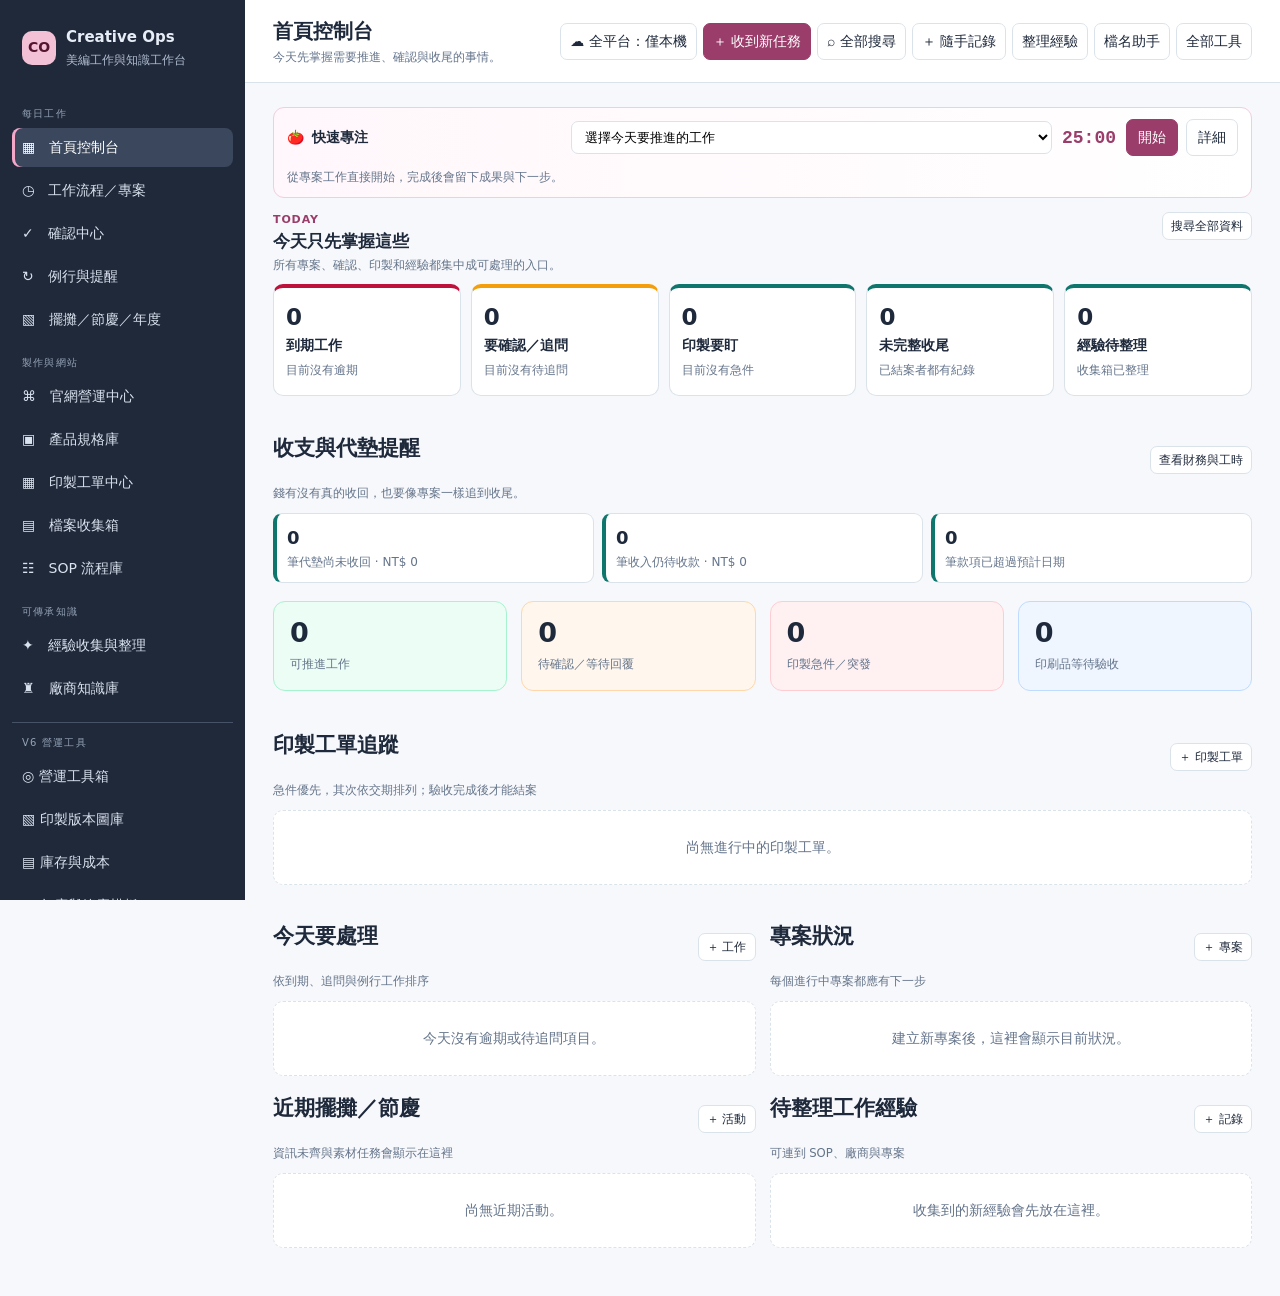
==== commit 1c569847: "Publish finance payroll and project focus shell" ====
--- a/creative-ops-v2.html
+++ b/creative-ops-v2.html
@@ -21,6 +21,7 @@
 <div class="shell">
 <aside id="mainNav">
   <div class="brand"><div class="brand-mark">CO</div><div><strong>Creative Ops</strong><small>美編工作與知識工作台</small></div></div>
+  <button class="btn mobile-home-button" id="mobileHomeButton" onclick="app.goHome()">⌂ 首頁</button>
   <button class="btn mobile-nav-toggle" id="mobileNavToggle" onclick="app.toggleMobileNav()" aria-expanded="false" aria-controls="mainNav">☰ 功能選單</button>
   <div class="nav-group"><div class="nav-label">每日工作</div><button class="nav active" data-view="dashboard">▦　首頁控制台</button><button class="nav" data-view="work">◷　工作流程／專案</button><button class="nav" data-view="confirmations">✓　確認中心</button><button class="nav" onclick="app.openRoutines()">↻　例行與提醒</button><button class="nav" data-view="events">▧　擺攤／節慶／年度</button></div>
   <div class="nav-group"><div class="nav-label">製作與網站</div><button class="nav" data-view="websites">⌘　官網營運中心</button><button class="nav" onclick="productApp.open()">▣　產品規格庫</button><button class="nav" onclick="printApp.open()">▦　印製工單中心</button><button class="nav" data-view="files">▤　檔案收集箱</button><button class="nav" data-view="sops">☷　SOP 流程庫</button></div>
@@ -46,7 +47,7 @@
 const dateAdd=(date,n)=>{const d=new Date(`${date}T12:00:00`);d.setDate(d.getDate()+n);return d.toISOString().slice(0,10)};
 const days=d=>d?Math.round((new Date(`${d}T12:00:00`)-new Date(`${today()}T12:00:00`))/86400000):null;
 const fmt=d=>d?`${d.slice(5,7)}/${d.slice(8,10)}`:'未設定';
-const defaults=()=>({version:2,updatedAt:new Date().toISOString(),settings:{workspaceName:'Creative Ops'},projects:[],tasks:[],confirmations:[],routines:[],events:SEED.events.map(x=>({...x})),products:SEED.products.map(x=>({...x})),printRecords:[],printItems:[],printWorkOrders:[],printInspections:[],websites:[{id:'site_a',name:'官網 A',url:'',platform:'可編輯 HTML 區塊',status:'active',note:'長期營運網站，請填入後台與預覽資訊。'},{id:'site_b',name:'官網 B',url:'',platform:'可編輯 HTML 區塊',status:'active',note:'長期營運網站，請填入後台與預覽資訊。'}],websiteChanges:[],vendors:[],knowledge:[],sops:[],files:[],deletedSeeds:[],activity:[]});
+const defaults=()=>({version:2,updatedAt:new Date().toISOString(),settings:{workspaceName:'Creative Ops'},projects:[],tasks:[],confirmations:[],routines:[],events:SEED.events.map(x=>({...x})),products:SEED.products.map(x=>({...x})),printRecords:[],printItems:[],printWorkOrders:[],printInspections:[],websites:[{id:'site_a',name:'官網 A',url:'',platform:'可編輯 HTML 區塊',status:'active',note:'長期營運網站，請填入後台與預覽資訊。'},{id:'site_b',name:'官網 B',url:'',platform:'可編輯 HTML 區塊',status:'active',note:'長期營運網站，請填入後台與預覽資訊。'}],websiteChanges:[],vendors:[],knowledge:[],sops:[],files:[],financeRecords:[],attendanceRecords:[],focusSessions:[],deletedSeeds:[],activity:[]});
 let db=load(),view='dashboard';
 function load(){try{let raw=localStorage.getItem(KEY);if(!raw){for(const oldKey of LEGACY_KEYS){const legacy=localStorage.getItem(oldKey);if(legacy){raw=legacy;localStorage.setItem(KEY,legacy);break}}}const x=JSON.parse(raw);if(x){const d=defaults();Object.keys(d).forEach(k=>x[k]??=d[k]);const gone=new Set(x.deletedSeeds||[]);SEED.events.forEach(e=>{if(gone.has(e.id)||gone.has(e.sourceKey))return;if(!x.events.some(y=>y.sourceKey===e.sourceKey||(y.name===e.name&&y.startDate===e.startDate)))x.events.push({...e})});SEED.products.forEach(p=>{if(gone.has(p.id))return;if(!x.products.some(y=>y.id===p.id))x.products.push({...p})});return x}}catch(e){}return defaults()}
 function save(action='更新資料'){if(window.v6BeforeSave)window.v6BeforeSave(db,action);db.updatedAt=new Date().toISOString();db.activity.unshift({id:id('log'),at:new Date().toISOString(),action,updatedAt:new Date().toISOString()});db.activity=db.activity.slice(0,300);localStorage.setItem(KEY,JSON.stringify(db));render();if(window.v6Cloud)window.v6Cloud.scheduleSync(action)}
@@ -57,6 +58,7 @@
 function modal(title,sub,body,wide=false){document.getElementById('modal').className=`modal${wide?' wide':''}`;document.getElementById('modal').innerHTML=`<div class="modal-head"><div><h2>${title}</h2><p>${sub||''}</p></div><button class="btn icon" onclick="app.closeModal()">✕</button></div>${body}`;document.getElementById('modalBackdrop').classList.add('open')}
 function closeModal(){document.getElementById('modalBackdrop').classList.remove('open')}
 function toggleMobileNav(force){const aside=document.getElementById('mainNav'),button=document.getElementById('mobileNavToggle');if(!aside||!button)return;const open=typeof force==='boolean'?force:!aside.classList.contains('mobile-nav-open');aside.classList.toggle('mobile-nav-open',open);button.setAttribute('aria-expanded',String(open));button.textContent=open?'✕ 收起選單':'☰ 功能選單'}
+function goHome(){const home=document.querySelector('.nav[data-view="dashboard"]');if(home)home.click()}
 const backdropEl=document.getElementById('modalBackdrop');let backdropDown=false;backdropEl.addEventListener('mousedown',e=>{backdropDown=(e.target===backdropEl)});backdropEl.addEventListener('mouseup',e=>{if(backdropDown&&e.target===backdropEl)closeModal();backdropDown=false});document.addEventListener('keydown',e=>{if(e.key==='Escape'&&backdropEl.classList.contains('open'))closeModal()});
 document.querySelectorAll('.nav[data-view]').forEach(b=>b.onclick=()=>{view=b.dataset.view;render();toggleMobileNav(false)});document.getElementById('mainNav').addEventListener('click',e=>{if(window.innerWidth<=1000&&e.target.closest('.nav')&&!e.target.closest('.nav[data-view]'))setTimeout(()=>toggleMobileNav(false),0)});
 function nav(){document.querySelectorAll('.nav').forEach(x=>x.classList.toggle('active',x.dataset.view===view));const meta={dashboard:['首頁控制台','今天先掌握需要推進、確認與收尾的事情。'],work:['工作流程／專案','新任務先分級，再逐步形成可執行的專案。'],confirmations:['確認中心','所有等待回覆與需要追問的事項集中管理。'],events:['擺攤／節慶／年度','活動資訊、素材規格與倒數任務都由資料管理。'],websites:['官網營運中心','網站是持續營運主線；每次改版則是可追蹤的變更專案。'],files:['檔案收集箱','先收好、再分類，留住原檔、輸出檔與最終版本。'],sops:['SOP 流程庫','只收納可重複使用的正式流程，原始經驗保留來源。'],knowledge:['經驗收集與整理','把踩雷、注意事項、決策與發現整理成可連結的知識。'],vendors:['廠商知識庫','找得到誰能做、多久能做、急件找誰與曾經踩過的坑。']};document.getElementById('pageTitle').textContent=meta[view][0];document.getElementById('pageSub').textContent=meta[view][1]}
@@ -124,7 +126,7 @@
 function openImport(){modal('匯入 V2 資料','匯入會覆蓋目前 V2 工作台資料；請先匯出備份。',`<div class="notice">只接受本工具匯出的 JSON 檔案。</div><div class="field"><label>選擇備份檔</label><input type="file" id="importFile" accept="application/json"></div><div class="modal-foot"><button class="btn" onclick="app.closeModal()">取消</button><button class="btn primary" onclick="app.importData()">匯入</button></div>`)}
 function importData(){const file=document.getElementById('importFile').files[0];if(!file)return toast('請選擇檔案');const reader=new FileReader();reader.onload=()=>{try{const x=JSON.parse(reader.result);if(!x.version)throw Error();db=x;Object.keys(defaults()).forEach(k=>db[k]??=defaults()[k]);if(window.v6App?.migrateData)window.v6App.migrateData(false);save('匯入備份並升級 V6 結構');closeModal();toast('資料已匯入')}catch(e){toast('不是有效的備份檔')}};reader.readAsText(file)}
 function seedDemo(){if(db.projects.length||db.vendors.length||db.events.length){if(!confirm('載入示範資料會保留既有資料並加入範例，確定嗎？'))return}const v={id:id('vendor'),name:'範例印刷廠',contact:'王小姐／急件請先 LINE',normalDays:3,urgentDays:1,capabilities:['DM','貼紙','大圖'],note:'重要紅色請先校稿。'};db.vendors.push(v);const p={id:id('proj'),name:'中秋節擺攤宣傳',stage:'active',priority:'high',dueDate:dateAdd(today(),12),brief:'Banner、DM、官網與 FB 需同步完成。',vendorIds:[v.id],createdAt:new Date().toISOString()};db.projects.push(p);db.tasks.push({id:id('task'),name:'確認桌機 Banner 1700×730',projectId:p.id,eventId:'',dueDate:dateAdd(today(),2),phase:'review',status:'open'});db.confirmations.push({id:id('confirm'),question:'確認 DM 數量與交期',person:'業務窗口',projectId:p.id,status:'asked',nextFollowup:today(),result:''});db.knowledge.push({id:id('know'),title:'範例印刷經驗：紅色校稿',text:'範例印刷廠的紅色容易偏暗，重要紅色要先校稿。',tags:['印刷','DM','色彩'],status:'inbox',priority:2,reliability:'single',links:{vendorIds:[v.id],projectIds:[p.id],sopIds:[]}});db.events.push({id:id('event'),name:'中秋節市集',type:'booth',startDate:dateAdd(today(),20),endDate:dateAdd(today(),22),place:'範例展館／攤位待確認',itemsText:'',note:''});db.routines.push({id:id('routine'),name:'每週整理 SOP 收集箱',cycle:'weekly',nextDate:today(),active:true});save('載入示範資料');toast('示範資料已加入')}
-return{render,closeModal,toggleMobileNav,openCapture,saveCapture,openProject,saveProject,openTask,saveTask,toggleTask,openConfirmation,saveConfirmation,openEvent:openEventV2,saveEvent:saveEventV2,eventToKnowledge,openWebsite,saveWebsite,openWebChange,saveWebChange,previewHtml,openFile,saveFile,openVendor,saveVendor,openKnowledge,saveKnowledge,openSop,saveSop,openRoutines,openRoutine,saveRoutine,completeRoutine,setWorkFilter,setKnowledgeFilter,remove,exportData,openImport,importData,seedDemo,getData:()=>db,saveData:save};
+return{render,closeModal,toggleMobileNav,goHome,openCapture,saveCapture,openProject,saveProject,openTask,saveTask,toggleTask,openConfirmation,saveConfirmation,openEvent:openEventV2,saveEvent:saveEventV2,eventToKnowledge,openWebsite,saveWebsite,openWebChange,saveWebChange,previewHtml,openFile,saveFile,openVendor,saveVendor,openKnowledge,saveKnowledge,openSop,saveSop,openRoutines,openRoutine,saveRoutine,completeRoutine,setWorkFilter,setKnowledgeFilter,remove,exportData,openImport,importData,seedDemo,getData:()=>db,saveData:save};
 })();
 app.render();
 </script>
@@ -132,6 +134,7 @@
 <script src="creative-ops-events.js"></script>
 <script src="creative-ops-print.js"></script>
 <script src="creative-ops-v6.js"></script>
+<script src="creative-ops-finance.js"></script>
 <script src="creative-ops-cloud.js"></script>
 </body>
 </html>
--- a/creative-ops-v6.css
+++ b/creative-ops-v6.css
@@ -12,7 +12,16 @@
 .v6-meter{height:8px;background:#e2e8f0;border-radius:10px;overflow:hidden}.v6-meter i{display:block;height:100%;background:var(--teal)}.v6-meter i.warn{background:#f59e0b}.v6-meter i.bad{background:var(--rose)}
 .v6-table-input{width:88px;border:1px solid #cbd5e1;border-radius:6px;padding:5px}.v6-checklist{display:grid;gap:8px}.v6-checkline{display:flex;gap:9px;align-items:flex-start;border:1px solid var(--line);padding:10px;border-radius:8px}.v6-checkline input{margin-top:4px;accent-color:var(--teal)}
 .v6-aging{font-weight:800;color:var(--amber)}.v6-aging.bad{color:var(--rose)}.v6-banner{padding:12px 14px;border-radius:10px;background:#fff7ed;border:1px solid #fed7aa;margin-bottom:12px}.v6-code{font-family:ui-monospace,SFMono-Regular,Consolas,monospace;background:#f1f5f9;border:1px solid var(--line);border-radius:7px;padding:9px;word-break:break-all}
-.v6-side-group{border-top:1px solid #465268;padding-top:9px}.v6-side-group .nav-label{margin-top:3px}.v6-hidden{display:none!important}a[href=""]{display:none!important}
+.v6-side-group{border-top:1px solid #465268;padding-top:9px}.v6-side-group .nav-label{margin-top:3px}.v6-hidden{display:none!important}
 @media(max-width:1180px){.v6-today-grid{grid-template-columns:repeat(3,1fr)}}
 @media(max-width:800px){.v6-tool-grid{grid-template-columns:1fr 1fr}.v6-compare{grid-template-columns:1fr}.v6-today-grid{grid-template-columns:repeat(2,1fr)}}
 @media(max-width:520px){.v6-tool-grid,.v6-today-grid{grid-template-columns:1fr}.v6-version-grid{grid-template-columns:1fr}.v6-lightbox-title{width:100%;min-width:100%}.v6-lightbox-tools{gap:5px}.v6-lightbox-tools .btn{padding:4px 6px}}
+
+/* 財務與工時中心 */
+.ops-finance-tabs{display:flex;gap:7px;flex-wrap:wrap;margin-bottom:16px}.ops-finance-tab{border:1px solid var(--line);background:#fff;color:var(--ink);border-radius:999px;padding:7px 12px;cursor:pointer}.ops-finance-tab.active{background:var(--ink);border-color:var(--ink);color:#fff}.ops-finance-summary{display:grid;grid-template-columns:repeat(4,minmax(0,1fr));gap:10px;margin-bottom:16px}.ops-finance-summary .stat strong{font-size:21px}.ops-finance-toolbar{display:flex;gap:8px;align-items:center;flex-wrap:wrap;margin-bottom:12px}.ops-finance-toolbar select,.ops-finance-toolbar input{border:1px solid var(--line);border-radius:7px;padding:7px 9px;background:#fff;color:var(--ink)}.ops-money-in{color:var(--teal);font-weight:800}.ops-money-out{color:var(--rose);font-weight:800}.ops-status-flow{display:flex;gap:5px;flex-wrap:wrap;margin-top:7px}.ops-status-step{font-size:10px;border-radius:999px;padding:2px 7px;background:#eef2f7;color:#64748b}.ops-status-step.done{background:#d1fae5;color:#047857}.ops-status-step.current{background:#ffedd5;color:#b45309;font-weight:800}.ops-finance-grid{display:grid;grid-template-columns:minmax(0,1.4fr) minmax(280px,.6fr);gap:14px}.ops-salary-form{display:grid;grid-template-columns:repeat(5,minmax(0,1fr));gap:9px;align-items:end}.ops-salary-form .field{margin:0}.ops-focus-layout{display:grid;grid-template-columns:minmax(280px,.85fr) minmax(0,1.15fr);gap:14px}.ops-focus-clock{display:grid;place-items:center;text-align:center;min-height:290px;background:linear-gradient(145deg,#fff7fb,#fff);border:1px solid #f1cedd;border-radius:16px;padding:20px}.ops-focus-time{font:800 clamp(45px,8vw,72px)/1 "IBM Plex Mono",Consolas,monospace;letter-spacing:-.05em;color:var(--brand)}.ops-focus-progress{width:min(360px,100%);height:9px;border-radius:999px;background:#e8edf3;overflow:hidden;margin:16px auto}.ops-focus-progress i{display:block;height:100%;background:var(--brand);transition:width .3s}.ops-finance-alerts{margin:0 0 18px}.ops-finance-alert-grid{display:grid;grid-template-columns:repeat(3,minmax(0,1fr));gap:8px}.ops-finance-alert{border:1px solid var(--line);border-left:4px solid var(--teal);border-radius:9px;background:#fff;padding:10px;cursor:pointer}.ops-finance-alert.warn{border-left-color:#f59e0b}.ops-finance-alert.bad{border-left-color:var(--rose)}.ops-finance-alert strong{font-size:18px;display:block}.ops-finance-alert span{font-size:12px;color:var(--muted)}
+.ops-focus-quick{display:grid;grid-template-columns:auto minmax(220px,1fr) auto auto auto;gap:8px;align-items:center;margin:0 0 14px;padding:11px 13px;border:1px solid #f1cedd;border-radius:11px;background:linear-gradient(90deg,#fff7fb,#fff)}.ops-focus-quick-title{display:flex;gap:8px;align-items:center;font-weight:800;white-space:nowrap}.ops-focus-quick select{min-width:0;width:100%;border:1px solid var(--line);border-radius:7px;padding:7px 9px;background:#fff}.ops-focus-quick-time{font:800 18px/1 "IBM Plex Mono",Consolas,monospace;color:var(--brand);min-width:58px;text-align:center}.ops-focus-project{margin-top:12px;padding:12px;border:1px solid #f1cedd;border-radius:10px;background:#fffafb}.ops-focus-project-stats{display:flex;gap:8px;flex-wrap:wrap;margin:8px 0}.ops-focus-result{border-left:3px solid var(--brand);padding-left:9px;margin-top:8px}.ops-focus-result small{display:block;color:var(--muted)}
+.mobile-home-button{display:none}
+@media(max-width:1000px){.mobile-home-button{display:inline-flex;margin-left:auto;color:#fff;border-color:#64748b;background:#334155}.mobile-nav-toggle{margin-left:0}}
+@media(max-width:1050px){.ops-finance-summary{grid-template-columns:repeat(2,minmax(0,1fr))}.ops-finance-grid,.ops-focus-layout{grid-template-columns:1fr}.ops-salary-form{grid-template-columns:repeat(3,minmax(0,1fr))}}
+@media(max-width:760px){.ops-focus-quick{grid-template-columns:minmax(0,1fr) auto auto}.ops-focus-quick-title{grid-column:1/-1}.ops-focus-quick select{grid-column:1/3}.ops-focus-quick .ops-focus-detail{grid-column:1/-1}}
+@media(max-width:640px){.ops-finance-summary{grid-template-columns:repeat(2,minmax(0,1fr))}.ops-finance-summary .stat{padding:12px}.ops-finance-summary .stat strong{font-size:18px}.ops-finance-alert-grid,.ops-salary-form{grid-template-columns:1fr}.ops-finance-tabs{display:grid;grid-template-columns:repeat(2,minmax(0,1fr))}.ops-finance-tab{white-space:normal}.ops-finance-toolbar>*{flex:1;min-width:130px}.ops-focus-clock{min-height:245px}.ops-focus-time{font-size:52px}.ops-finance-grid .table{min-width:600px}.ops-focus-quick{grid-template-columns:minmax(0,1fr) auto}.ops-focus-quick select{grid-column:1/-1}.ops-focus-quick-time{grid-column:1}.ops-focus-quick .btn{padding-left:8px;padding-right:8px}.ops-focus-quick .ops-focus-detail{grid-column:1/-1}}
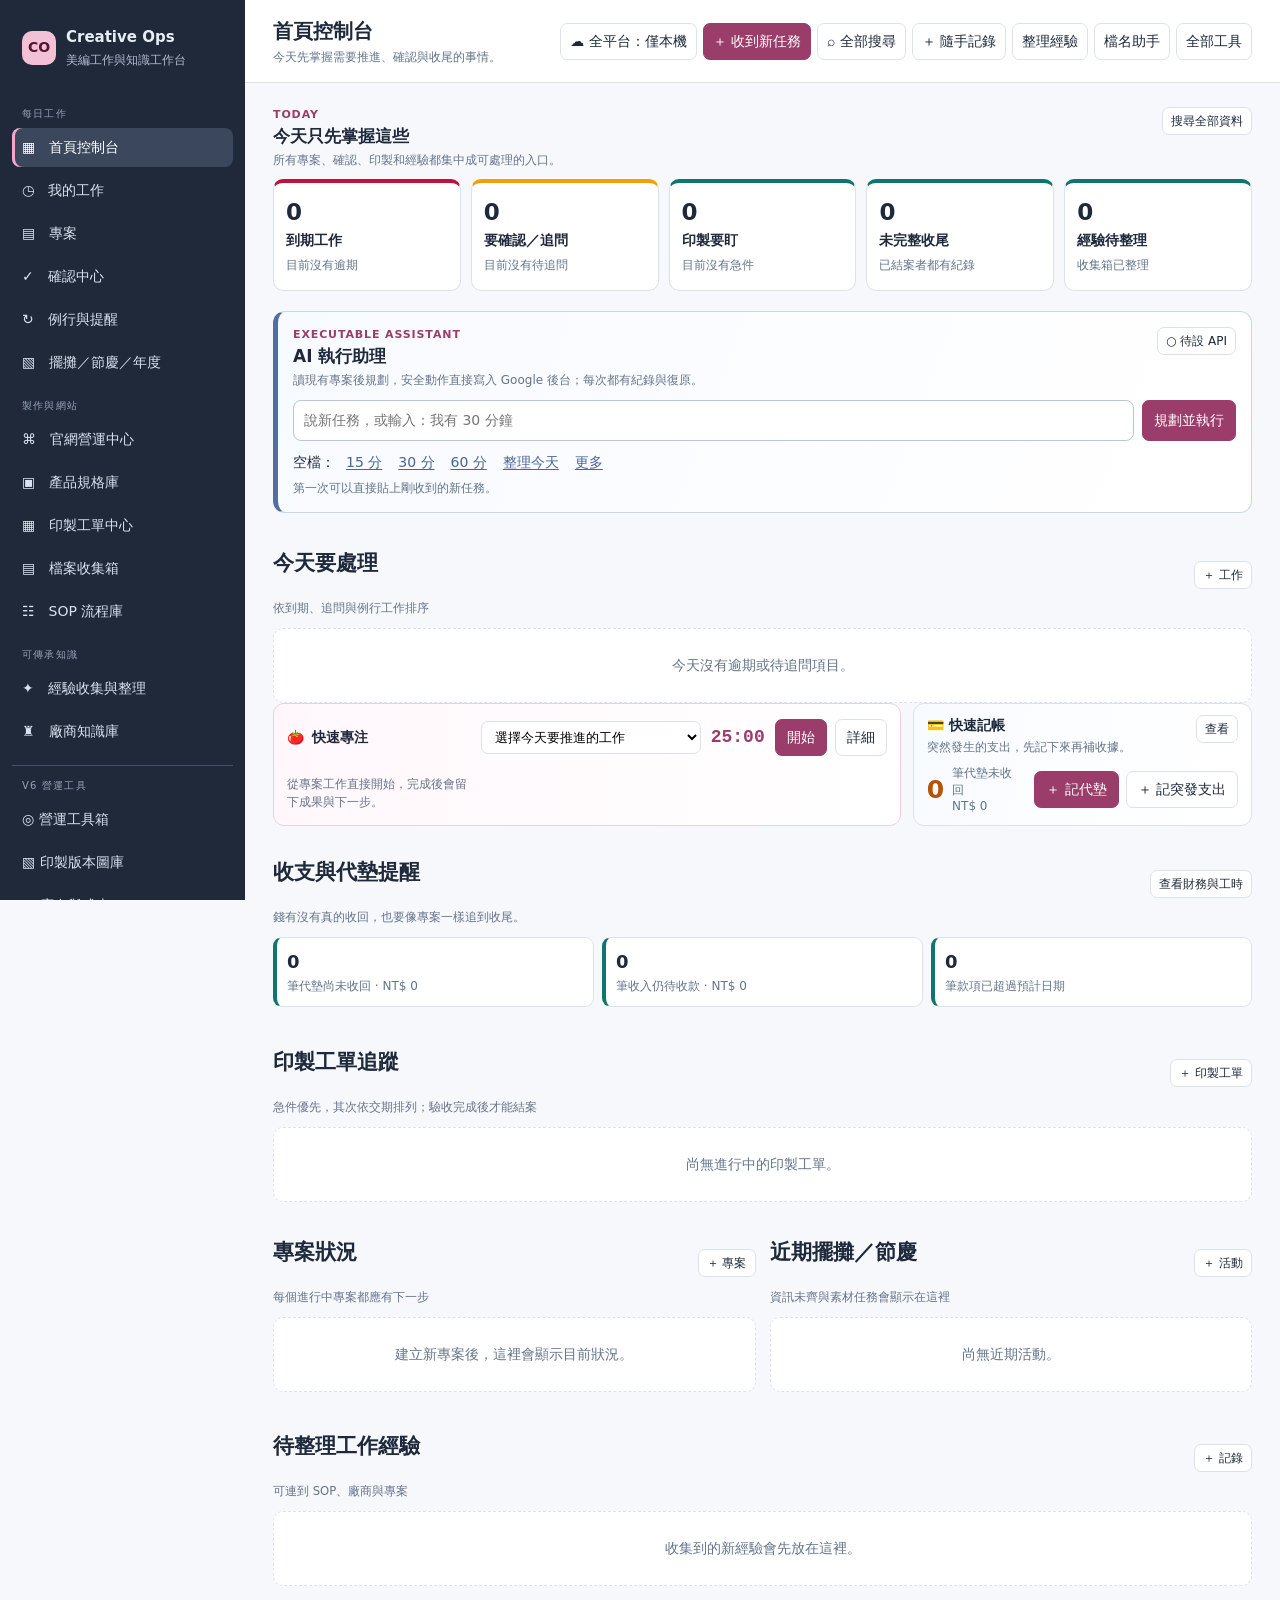
==== commit e8c0967b: "更新公開安全空殼至 AI 助理版" ====
--- a/creative-ops-v2.html
+++ b/creative-ops-v2.html
@@ -12,7 +12,7 @@
 .card{background:var(--panel);border:1px solid var(--line);border-radius:12px;padding:16px;box-shadow:0 2px 8px rgba(15,23,42,.025)}.card h2,.card h3{margin:0}.card h2{font-size:16px}.card h3{font-size:14px}.section-head{display:flex;align-items:center;gap:10px;justify-content:space-between;margin:22px 0 10px}.section-head:first-child{margin-top:0}.section-head small{color:var(--muted)}.stat{padding:16px;border-radius:12px;border:1px solid var(--line);background:var(--panel)}.stat strong{display:block;font-size:27px;line-height:1.1;margin-bottom:5px}.stat span{font-size:12px;color:var(--muted)}.stat.rose{border-color:#fecdd3;background:var(--rose-soft)}.stat.amber{border-color:#fed7aa;background:var(--amber-soft)}.stat.teal{border-color:#a7f3d0;background:var(--teal-soft)}.stat.blue{border-color:#bfdbfe;background:var(--blue-soft)}
 button{font:inherit}.btn{border:1px solid var(--line);background:#fff;color:var(--ink);padding:7px 11px;border-radius:7px;cursor:pointer;white-space:nowrap}.btn:hover{background:#f8fafc}.btn.primary{background:var(--brand);border-color:var(--brand);color:#fff}.btn.primary:hover{background:#7f2853}.btn.ghost{background:transparent}.btn.danger{color:var(--rose);border-color:#fecdd3}.btn.small{padding:4px 8px;font-size:12px}.btn.icon{padding:4px 7px}.row{display:flex;gap:10px;align-items:center;flex-wrap:wrap}.row.between{justify-content:space-between}.list{display:grid;gap:8px}.item{border:1px solid var(--line);border-radius:9px;padding:12px;background:#fff}.item:hover{border-color:#b8c5d5}.clickable{cursor:pointer}.title-line{display:flex;align-items:flex-start;justify-content:space-between;gap:10px}.title-line strong{font-size:14px}.meta{font-size:12px;color:var(--muted);margin-top:4px}.empty{color:var(--muted);text-align:center;padding:26px;border:1px dashed var(--line);border-radius:10px;background:#fff}.tag{display:inline-flex;align-items:center;gap:3px;border-radius:999px;padding:2px 7px;font-size:11px;font-weight:700;background:#eef2f7;color:#475569}.tag.rose{background:#ffe4e6;color:#be123c}.tag.amber{background:#ffedd5;color:#b45309}.tag.teal{background:#d1fae5;color:#047857}.tag.blue{background:#dbeafe;color:#1d4ed8}.tag.brand{background:#fce7f3;color:#9b3d6a}.tag.gray{background:#eef2f7;color:#475569}.tags{display:flex;gap:5px;flex-wrap:wrap;margin-top:7px}.progress{height:6px;border-radius:8px;background:#e8edf3;overflow:hidden;margin-top:8px}.progress i{display:block;height:100%;background:var(--teal)}.attention{border-left:4px solid var(--amber)}.attention.critical{border-left-color:var(--rose)}.attention.ok{border-left-color:var(--teal)}
 .table-wrap{overflow:auto;background:#fff;border:1px solid var(--line);border-radius:10px}.table{width:100%;border-collapse:collapse;min-width:680px}.table th{background:#f8fafc;text-align:left;color:#64748b;font-size:11px;letter-spacing:.04em}.table th,.table td{padding:10px 12px;border-bottom:1px solid var(--line);vertical-align:top}.table tr:last-child td{border-bottom:0}.table tr:hover td{background:#fbfdff}.view-tabs{display:flex;gap:7px;flex-wrap:wrap;margin-bottom:14px}.view-tab{background:#fff;border:1px solid var(--line);border-radius:999px;padding:6px 10px;cursor:pointer;font-size:12px}.view-tab.active{background:var(--ink);border-color:var(--ink);color:#fff}.dot{display:inline-block;width:8px;height:8px;border-radius:50%;background:var(--muted);margin-right:4px}.dot.good{background:var(--teal)}.dot.warn{background:#f59e0b}.dot.bad{background:#e11d48}
-.modal-backdrop{position:fixed;inset:0;background:rgba(15,23,42,.5);display:none;align-items:center;justify-content:center;padding:20px;z-index:20}.modal-backdrop.open{display:flex}.modal{width:min(760px,100%);max-height:calc(100vh - 40px);overflow:auto;background:#fff;border-radius:14px;box-shadow:var(--shadow);padding:20px}.modal.wide{width:min(1040px,100%)}.modal-head{display:flex;justify-content:space-between;gap:12px;align-items:flex-start;margin-bottom:16px}.modal-head h2{font-size:18px;margin:0}.modal-head p{margin:3px 0 0;color:var(--muted);font-size:12px}.field{margin-bottom:12px}.field label{display:block;color:#475569;font-size:12px;font-weight:700;margin-bottom:5px}.field input,.field textarea,.field select{width:100%;border:1px solid #cbd5e1;border-radius:7px;padding:8px 9px;background:#fff;color:var(--ink);font:inherit}.field textarea{min-height:84px;resize:vertical}.form-grid{display:grid;grid-template-columns:repeat(2,minmax(0,1fr));gap:0 12px}.form-grid .full{grid-column:1/-1}.modal-foot{display:flex;justify-content:flex-end;gap:8px;margin-top:16px;padding-top:14px;border-top:1px solid var(--line)}.checks{display:flex;gap:7px;flex-wrap:wrap}.check{border:1px solid var(--line);border-radius:7px;padding:6px 8px;background:#fff;font-size:12px}.check input{accent-color:var(--brand);margin-right:5px}.html-preview{width:100%;height:350px;border:1px solid var(--line);border-radius:8px;background:#fff}.split{display:grid;grid-template-columns:1fr 1fr;gap:14px}.notice{padding:10px 12px;background:var(--amber-soft);border:1px solid #fed7aa;color:#92400e;border-radius:8px;font-size:12px}.toast{position:fixed;right:20px;bottom:20px;z-index:30;background:#1e293b;color:#fff;border-radius:9px;padding:10px 14px;box-shadow:var(--shadow);transform:translateY(20px);opacity:0;pointer-events:none;transition:.2s}.toast.show{transform:translateY(0);opacity:1}.hide{display:none!important}
+.modal-backdrop{position:fixed;inset:0;background:rgba(15,23,42,.5);display:none;align-items:center;justify-content:center;padding:20px;z-index:20}.modal-backdrop.open{display:flex}.modal{width:min(760px,100%);max-height:calc(100vh - 40px);overflow:auto;background:#fff;border-radius:14px;box-shadow:var(--shadow);padding:20px}.modal.wide{width:min(1040px,100%)}.modal-head{display:flex;justify-content:space-between;gap:12px;align-items:flex-start;margin-bottom:16px}.modal-head h2{font-size:18px;margin:0}.modal-head p{margin:3px 0 0;color:var(--muted);font-size:12px}.field{margin-bottom:12px}.field label{display:block;color:#475569;font-size:12px;font-weight:700;margin-bottom:5px}.field input,.field textarea,.field select{width:100%;border:1px solid #cbd5e1;border-radius:7px;padding:8px 9px;background:#fff;color:var(--ink);font:inherit}.field textarea{min-height:84px;resize:vertical}.form-grid{display:grid;grid-template-columns:repeat(2,minmax(0,1fr));gap:0 12px}.form-grid .full{grid-column:1/-1}.modal-foot{display:flex;justify-content:flex-end;gap:8px;margin-top:16px;padding-top:14px;border-top:1px solid var(--line)}.checks{display:flex;gap:7px;flex-wrap:wrap}.check{border:1px solid var(--line);border-radius:7px;padding:6px 8px;background:#fff;font-size:12px}.check input{accent-color:var(--brand);margin-right:5px}.html-preview{width:100%;height:350px;border:1px solid var(--line);border-radius:8px;background:#fff}.split{display:grid;grid-template-columns:1fr 1fr;gap:14px}.notice{padding:10px 12px;background:var(--amber-soft);border:1px solid #fed7aa;color:#92400e;border-radius:8px;font-size:12px}.toast{position:fixed;right:20px;bottom:20px;z-index:30;background:#1e293b;color:#fff;border-radius:9px;padding:10px 14px;box-shadow:var(--shadow);transform:translateY(20px);opacity:0;pointer-events:none;transition:.2s}.toast.show,.toast.persist{transform:translateY(0);opacity:1}.hide{display:none!important}
 @media(max-width:1000px){.shell{grid-template-columns:1fr}aside{position:sticky;top:0;z-index:15;height:auto;padding:9px 12px;display:flex;gap:8px;align-items:center;flex-wrap:wrap;overflow:visible}.brand{padding:3px 5px}.brand small{display:none}.mobile-nav-toggle{display:inline-flex;margin-left:auto;color:#fff;border-color:#64748b;background:#334155}aside>.nav-group,aside>.side-actions{display:none}aside.mobile-nav-open>.nav-group{display:grid;grid-template-columns:repeat(2,minmax(0,1fr));gap:4px;width:100%;margin:0;padding-top:6px;border-top:1px solid #465268}aside.mobile-nav-open>.side-actions{display:grid;grid-template-columns:repeat(2,minmax(0,1fr));gap:4px;width:100%;margin:0;padding-top:8px}.nav-label{display:block;grid-column:1/-1;margin:6px 0 2px;padding:0 5px}.nav{width:100%;min-width:0;margin:0;padding:8px;text-align:left;white-space:normal}.side-actions button{margin:0}.topbar{position:static;padding:14px 16px}.content{padding:18px 16px}.grid.four{grid-template-columns:repeat(2,minmax(0,1fr))}.grid.three{grid-template-columns:1fr 1fr}}@media(max-width:640px){.topbar{align-items:flex-start;flex-direction:column;gap:10px}.grid.two,.grid.three,.grid.four,.split,.form-grid{grid-template-columns:1fr}.content{padding:14px}.modal{padding:16px}.top-actions{width:100%;display:grid;grid-template-columns:minmax(0,1fr) auto auto;gap:6px;align-items:stretch}.top-actions>.btn{min-width:0}.top-actions>.btn:not(#v6CloudButton):not(#v6IntakeTop):not(#v6MobileMore){display:none}#v6CloudButton{overflow:hidden;text-overflow:ellipsis;font-size:0}#v6CloudButton::after{content:attr(data-mobile-label);font-size:12px}#v6IntakeTop,#v6MobileMore{padding-left:8px;padding-right:8px}.v6-mobile-more{display:block}.v6-mobile-actions-panel{grid-column:1/-1}.v6-mobile-actions-panel.open{display:grid;grid-template-columns:repeat(2,minmax(0,1fr));gap:6px;padding-top:2px}.v6-mobile-actions-panel .btn{width:100%;white-space:normal}.stat strong{font-size:24px}}@media(max-width:380px){aside.mobile-nav-open>.nav-group,aside.mobile-nav-open>.side-actions,.v6-mobile-actions-panel.open{grid-template-columns:1fr}}
 </style>
 <link rel="stylesheet" href="creative-ops-v6.css">
@@ -23,10 +23,10 @@
   <div class="brand"><div class="brand-mark">CO</div><div><strong>Creative Ops</strong><small>美編工作與知識工作台</small></div></div>
   <button class="btn mobile-home-button" id="mobileHomeButton" onclick="app.goHome()">⌂ 首頁</button>
   <button class="btn mobile-nav-toggle" id="mobileNavToggle" onclick="app.toggleMobileNav()" aria-expanded="false" aria-controls="mainNav">☰ 功能選單</button>
-  <div class="nav-group"><div class="nav-label">每日工作</div><button class="nav active" data-view="dashboard">▦　首頁控制台</button><button class="nav" data-view="work">◷　工作流程／專案</button><button class="nav" data-view="confirmations">✓　確認中心</button><button class="nav" onclick="app.openRoutines()">↻　例行與提醒</button><button class="nav" data-view="events">▧　擺攤／節慶／年度</button></div>
+  <div class="nav-group"><div class="nav-label">每日工作</div><button class="nav active" data-view="dashboard">▦　首頁控制台</button><button class="nav" data-view="tasks">◷　我的工作</button><button class="nav" data-view="work">▤　專案</button><button class="nav" data-view="confirmations">✓　確認中心</button><button class="nav" onclick="app.openRoutines()">↻　例行與提醒</button><button class="nav" data-view="events">▧　擺攤／節慶／年度</button></div>
   <div class="nav-group"><div class="nav-label">製作與網站</div><button class="nav" data-view="websites">⌘　官網營運中心</button><button class="nav" onclick="productApp.open()">▣　產品規格庫</button><button class="nav" onclick="printApp.open()">▦　印製工單中心</button><button class="nav" data-view="files">▤　檔案收集箱</button><button class="nav" data-view="sops">☷　SOP 流程庫</button></div>
   <div class="nav-group"><div class="nav-label">可傳承知識</div><button class="nav" data-view="knowledge">✦　經驗收集與整理</button><button class="nav" data-view="vendors">♜　廠商知識庫</button></div>
-  <div class="side-actions"><button class="btn" onclick="eventSeedApp.createReminders()">↻ 建立近期活動提醒</button><button class="btn" onclick="app.exportData()">↓ 匯出備份</button><button class="btn" onclick="app.openImport()">↑ 匯入資料</button><button class="btn ghost" onclick="app.seedDemo()">載入示範資料</button></div>
+  <div class="side-actions"><button class="btn" onclick="eventSeedApp.createReminders()">↻ 建立近期活動提醒</button><button class="btn" onclick="app.exportData()">↓ 匯出備份</button><button class="btn" onclick="app.openImport()">↑ 匯入資料</button></div>
 </aside>
 <main>
   <header class="topbar"><div><h1 id="pageTitle">首頁控制台</h1><p id="pageSub">今天先掌握需要推進、確認與收尾的事情。</p></div><div class="top-actions"><button class="btn" id="topCapture" onclick="app.openCapture()">＋ 隨手記錄</button></div></header>
@@ -41,38 +41,53 @@
 const KEY='creative_ops_v6_data';
 const LEGACY_KEYS=['creative_ops_v2_data'];
 const SEED=window.CREATIVE_OPS_SEED||{events:[],products:[]};
-const today=()=>new Date().toISOString().slice(0,10);
+const today=()=>new Date(Date.now()+8*3600000).toISOString().slice(0,10);
 const id=p=>`${p}_${Date.now().toString(36)}${Math.random().toString(36).slice(2,6)}`;
 const esc=s=>String(s??'').replace(/[&<>"']/g,c=>({'&':'&amp;','<':'&lt;','>':'&gt;','"':'&quot;',"'":'&#39;'}[c]));
 const dateAdd=(date,n)=>{const d=new Date(`${date}T12:00:00`);d.setDate(d.getDate()+n);return d.toISOString().slice(0,10)};
+const monthAdd=(date,n)=>{const [y,m,d]=String(date).split('-').map(Number),first=new Date(Date.UTC(y,m-1+n,1)),last=new Date(Date.UTC(first.getUTCFullYear(),first.getUTCMonth()+1,0)).getUTCDate();first.setUTCDate(Math.min(d,last));return first.toISOString().slice(0,10)};
 const days=d=>d?Math.round((new Date(`${d}T12:00:00`)-new Date(`${today()}T12:00:00`))/86400000):null;
 const fmt=d=>d?`${d.slice(5,7)}/${d.slice(8,10)}`:'未設定';
-const defaults=()=>({version:2,updatedAt:new Date().toISOString(),settings:{workspaceName:'Creative Ops'},projects:[],tasks:[],confirmations:[],routines:[],events:SEED.events.map(x=>({...x})),products:SEED.products.map(x=>({...x})),printRecords:[],printItems:[],printWorkOrders:[],printInspections:[],websites:[{id:'site_a',name:'官網 A',url:'',platform:'可編輯 HTML 區塊',status:'active',note:'長期營運網站，請填入後台與預覽資訊。'},{id:'site_b',name:'官網 B',url:'',platform:'可編輯 HTML 區塊',status:'active',note:'長期營運網站，請填入後台與預覽資訊。'}],websiteChanges:[],vendors:[],knowledge:[],sops:[],files:[],financeRecords:[],attendanceRecords:[],focusSessions:[],deletedSeeds:[],activity:[]});
+const defaults=()=>({version:2,updatedAt:new Date().toISOString(),settings:{workspaceName:'Creative Ops',assistantConfig:{autoApplySafe:true,proactiveDaily:true}},projects:[],tasks:[],confirmations:[],routines:[],events:SEED.events.map(x=>({...x})),products:SEED.products.map(x=>({...x})),printRecords:[],printItems:[],printWorkOrders:[],printInspections:[],websites:[{id:'site_a',name:'官網 A',url:'',platform:'可編輯 HTML 區塊',status:'active',note:'長期營運網站，請填入後台與預覽資訊。'},{id:'site_b',name:'官網 B',url:'',platform:'可編輯 HTML 區塊',status:'active',note:'長期營運網站，請填入後台與預覽資訊。'}],websiteChanges:[],vendors:[],knowledge:[],sops:[],files:[],financeRecords:[],attendanceRecords:[],focusSessions:[],assistantMemory:[],assistantRuns:[],assistantSuggestions:[],deletedSeeds:[],activity:[]});
 let db=load(),view='dashboard';
 function load(){try{let raw=localStorage.getItem(KEY);if(!raw){for(const oldKey of LEGACY_KEYS){const legacy=localStorage.getItem(oldKey);if(legacy){raw=legacy;localStorage.setItem(KEY,legacy);break}}}const x=JSON.parse(raw);if(x){const d=defaults();Object.keys(d).forEach(k=>x[k]??=d[k]);const gone=new Set(x.deletedSeeds||[]);SEED.events.forEach(e=>{if(gone.has(e.id)||gone.has(e.sourceKey))return;if(!x.events.some(y=>y.sourceKey===e.sourceKey||(y.name===e.name&&y.startDate===e.startDate)))x.events.push({...e})});SEED.products.forEach(p=>{if(gone.has(p.id))return;if(!x.products.some(y=>y.id===p.id))x.products.push({...p})});return x}}catch(e){}return defaults()}
 function save(action='更新資料'){if(window.v6BeforeSave)window.v6BeforeSave(db,action);db.updatedAt=new Date().toISOString();db.activity.unshift({id:id('log'),at:new Date().toISOString(),action,updatedAt:new Date().toISOString()});db.activity=db.activity.slice(0,300);localStorage.setItem(KEY,JSON.stringify(db));render();if(window.v6Cloud)window.v6Cloud.scheduleSync(action)}
-function toast(msg){const el=document.getElementById('toast');el.textContent=msg;el.classList.add('show');clearTimeout(toast.t);toast.t=setTimeout(()=>el.classList.remove('show'),2200)}
+function toast(msg,duration=2200){const el=document.getElementById('toast'),persistent=duration>=6000;el.textContent=msg;el.classList.add('show');el.classList.toggle('persist',persistent);clearTimeout(toast.t);toast.t=setTimeout(()=>el.classList.remove('show','persist'),duration)}
 function project(pid){return db.projects.find(x=>x.id===pid)}function vendor(vid){return db.vendors.find(x=>x.id===vid)}function site(sid){return db.websites.find(x=>x.id===sid)}function sop(sid){return db.sops.find(x=>x.id===sid)}
 function tag(text,kind='gray'){return `<span class="tag ${kind}">${esc(text)}</span>`}function statusTag(s){const map={intake:['收件匣','gray'],planning:['初步企劃','brand'],detail:['細化中','amber'],active:['執行中','teal'],waiting:['等待中','amber'],closed:['已結案','gray'],pending:['待確認','amber'],asked:['等回覆','rose'],confirmed:['已確認','teal'],changed:['有變更','brand'],inbox:['待整理','amber'],sorted:['已整理','teal'],draft:['草稿','gray'],standard:['正式 SOP','teal'],verified:['已驗證','blue'],published:['已發布','teal'],review:['待預覽','amber'],blocked:['卡住','rose']};const m=map[s]||[s,'gray'];return tag(m[0],m[1])}
 function stageOrder(x){return ['intake','planning','detail','active','waiting','closed'].indexOf(x)}
-function modal(title,sub,body,wide=false){document.getElementById('modal').className=`modal${wide?' wide':''}`;document.getElementById('modal').innerHTML=`<div class="modal-head"><div><h2>${title}</h2><p>${sub||''}</p></div><button class="btn icon" onclick="app.closeModal()">✕</button></div>${body}`;document.getElementById('modalBackdrop').classList.add('open')}
-function closeModal(){document.getElementById('modalBackdrop').classList.remove('open')}
+let modalInitialState=null;
+function modalFormState(){const box=document.getElementById('modal');if(!box)return'';return JSON.stringify([...box.querySelectorAll('input,textarea,select')].map((el,index)=>({key:el.id||el.name||index,type:el.type||el.tagName,value:el.type==='file'?[...el.files].map(f=>`${f.name}:${f.size}:${f.lastModified}`).join('|'):el.value,checked:'checked'in el?el.checked:null})))}
+function modalHasUnsavedChanges(){return document.getElementById('modalBackdrop').classList.contains('open')&&modalInitialState!==null&&modalFormState()!==modalInitialState}
+function modal(title,sub,body,wide=false){modalInitialState=null;document.getElementById('modal').className=`modal${wide?' wide':''}`;document.getElementById('modal').innerHTML=`<div class="modal-head"><div><h2>${title}</h2><p>${sub||''}</p></div><button class="btn icon" onclick="app.requestCloseModal()">✕</button></div>${body}`;document.getElementById('modalBackdrop').classList.add('open')}
+function closeModal(){document.getElementById('modalBackdrop').classList.remove('open');modalInitialState=null;return true}
+function requestCloseModal(){if(modalHasUnsavedChanges()&&!confirm('這張表單有尚未儲存的內容。\n按「確定」放棄變更；按「取消」繼續編輯。'))return false;return closeModal()}
 function toggleMobileNav(force){const aside=document.getElementById('mainNav'),button=document.getElementById('mobileNavToggle');if(!aside||!button)return;const open=typeof force==='boolean'?force:!aside.classList.contains('mobile-nav-open');aside.classList.toggle('mobile-nav-open',open);button.setAttribute('aria-expanded',String(open));button.textContent=open?'✕ 收起選單':'☰ 功能選單'}
 function goHome(){const home=document.querySelector('.nav[data-view="dashboard"]');if(home)home.click()}
-const backdropEl=document.getElementById('modalBackdrop');let backdropDown=false;backdropEl.addEventListener('mousedown',e=>{backdropDown=(e.target===backdropEl)});backdropEl.addEventListener('mouseup',e=>{if(backdropDown&&e.target===backdropEl)closeModal();backdropDown=false});document.addEventListener('keydown',e=>{if(e.key==='Escape'&&backdropEl.classList.contains('open'))closeModal()});
-document.querySelectorAll('.nav[data-view]').forEach(b=>b.onclick=()=>{view=b.dataset.view;render();toggleMobileNav(false)});document.getElementById('mainNav').addEventListener('click',e=>{if(window.innerWidth<=1000&&e.target.closest('.nav')&&!e.target.closest('.nav[data-view]'))setTimeout(()=>toggleMobileNav(false),0)});
-function nav(){document.querySelectorAll('.nav').forEach(x=>x.classList.toggle('active',x.dataset.view===view));const meta={dashboard:['首頁控制台','今天先掌握需要推進、確認與收尾的事情。'],work:['工作流程／專案','新任務先分級，再逐步形成可執行的專案。'],confirmations:['確認中心','所有等待回覆與需要追問的事項集中管理。'],events:['擺攤／節慶／年度','活動資訊、素材規格與倒數任務都由資料管理。'],websites:['官網營運中心','網站是持續營運主線；每次改版則是可追蹤的變更專案。'],files:['檔案收集箱','先收好、再分類，留住原檔、輸出檔與最終版本。'],sops:['SOP 流程庫','只收納可重複使用的正式流程，原始經驗保留來源。'],knowledge:['經驗收集與整理','把踩雷、注意事項、決策與發現整理成可連結的知識。'],vendors:['廠商知識庫','找得到誰能做、多久能做、急件找誰與曾經踩過的坑。']};document.getElementById('pageTitle').textContent=meta[view][0];document.getElementById('pageSub').textContent=meta[view][1]}
+const backdropEl=document.getElementById('modalBackdrop');let backdropDown=false;new MutationObserver(()=>{if(backdropEl.classList.contains('open'))setTimeout(()=>{if(backdropEl.classList.contains('open'))modalInitialState=modalFormState()},0)}).observe(backdropEl,{attributes:true,attributeFilter:['class']});backdropEl.addEventListener('mousedown',e=>{backdropDown=(e.target===backdropEl)});backdropEl.addEventListener('mouseup',e=>{if(backdropDown&&e.target===backdropEl)requestCloseModal();backdropDown=false});document.addEventListener('keydown',e=>{if(e.key==='Escape'&&backdropEl.classList.contains('open'))requestCloseModal()});window.addEventListener('beforeunload',e=>{if(!modalHasUnsavedChanges())return;e.preventDefault();e.returnValue=''})
+function openView(next){view=next;render();toggleMobileNav(false)}
+document.querySelectorAll('.nav[data-view]').forEach(b=>b.onclick=()=>openView(b.dataset.view));document.getElementById('mainNav').addEventListener('click',e=>{if(window.innerWidth<=1000&&e.target.closest('.nav')&&!e.target.closest('.nav[data-view]'))setTimeout(()=>toggleMobileNav(false),0)});
+function nav(){document.querySelectorAll('.nav').forEach(x=>x.classList.toggle('active',x.dataset.view===view));const meta={dashboard:['首頁控制台','今天先掌握需要推進、確認與收尾的事情。'],tasks:['我的工作','今天、本週、未排期與等待中的工作都集中在這裡。'],work:['專案','新任務先分級，再逐步形成可執行的專案。'],confirmations:['確認中心','所有等待回覆與需要追問的事項集中管理。'],events:['擺攤／節慶／年度','活動資訊、素材規格與倒數任務都由資料管理。'],websites:['官網營運中心','網站是持續營運主線；每次改版則是可追蹤的變更專案。'],files:['檔案收集箱','先收好、再分類，留住原檔、輸出檔與最終版本。'],sops:['SOP 流程庫','只收納可重複使用的正式流程，原始經驗保留來源。'],knowledge:['經驗收集與整理','把踩雷、注意事項、決策與發現整理成可連結的知識。'],vendors:['廠商知識庫','找得到誰能做、多久能做、急件找誰與曾經踩過的坑。']};document.getElementById('pageTitle').textContent=meta[view][0];document.getElementById('pageSub').textContent=meta[view][1]}
 function relatedKnowledge({projectId='',vendorIds=[],sopId=''}){const ids=new Set(vendorIds);return db.knowledge.filter(k=>k.status!=='archived'&&((projectId&&k.links?.projectIds?.includes(projectId))||(sopId&&k.links?.sopIds?.includes(sopId))||(k.links?.vendorIds||[]).some(x=>ids.has(x)))).sort((a,b)=>(b.priority||0)-(a.priority||0))}
 function projectTasks(pid){return db.tasks.filter(t=>t.projectId===pid)}function openTasks(){return db.tasks.filter(t=>t.status!=='done')}
-function dashboard(){const taskDue=openTasks().filter(t=>t.dueDate&&days(t.dueDate)<=0);const conf=db.confirmations.filter(c=>!['confirmed','cancelled'].includes(c.status));const follow=conf.filter(c=>c.nextFollowup&&days(c.nextFollowup)<=0);const routines=db.routines.filter(r=>r.active&&r.nextDate&&days(r.nextDate)<=0);const closeTasks=openTasks().filter(t=>t.phase==='closeout');const printActive=(db.printWorkOrders||[]).filter(w=>w.status!=='closed');const printUrgent=printActive.filter(w=>w.kind==='urgent');const printInspection=printActive.filter(w=>w.status==='inspection');const printFocus=printActive.sort((a,b)=>(a.kind==='urgent'?-1:1)-(b.kind==='urgent'?-1:1)||String(a.dueDate||'9999').localeCompare(String(b.dueDate||'9999'))).slice(0,6);const items=[...taskDue.map(x=>({type:'task',x,score:x.dueDate?days(x.dueDate):9})),...follow.map(x=>({type:'confirmation',x,score:days(x.nextFollowup)})),...routines.map(x=>({type:'routine',x,score:days(x.nextDate)}))].sort((a,b)=>a.score-b.score).slice(0,9);
-return `<div class="grid four"><div class="stat teal"><strong>${openTasks().length}</strong><span>可推進工作</span></div><div class="stat amber"><strong>${conf.length}</strong><span>待確認／等待回覆</span></div><div class="stat rose"><strong>${printUrgent.length}</strong><span>印製急件／突發</span></div><div class="stat blue"><strong>${printInspection.length}</strong><span>印刷品等待驗收</span></div></div>
+function moreRow(count,action){return count>0?`<div class="list-more">另有 ${count} 件 <button class="btn small" onclick="${action}">查看全部</button></div>`:''}
+function dashboard(){const taskDue=openTasks().filter(t=>t.dueDate&&days(t.dueDate)<=0);const conf=db.confirmations.filter(c=>!['confirmed','cancelled'].includes(c.status));const follow=conf.filter(c=>c.nextFollowup&&days(c.nextFollowup)<=0);const routines=db.routines.filter(r=>r.active&&r.nextDate&&days(r.nextDate)<=0);const printActive=(db.printWorkOrders||[]).filter(w=>w.status!=='closed');const printFocus=printActive.sort((a,b)=>(a.kind==='urgent'?-1:1)-(b.kind==='urgent'?-1:1)||String(a.dueDate||'9999').localeCompare(String(b.dueDate||'9999'))).slice(0,6);const allItems=[...taskDue.map(x=>({type:'task',x,score:x.dueDate?days(x.dueDate):9})),...follow.map(x=>({type:'confirmation',x,score:days(x.nextFollowup)})),...routines.map(x=>({type:'routine',x,score:days(x.nextDate)}))].sort((a,b)=>a.score-b.score);const items=allItems.slice(0,9);const allProjects=db.projects.filter(p=>p.stage!=='closed').sort((a,b)=>stageOrder(a.stage)-stageOrder(b.stage));const shownProjects=allProjects.slice(0,6);const allEvents=db.events.filter(e=>(e.endDate||e.startDate)>=today()).sort((a,b)=>a.startDate.localeCompare(b.startDate));const shownEvents=allEvents.slice(0,5);const allKnowledge=db.knowledge.filter(k=>k.status==='inbox');const shownKnowledge=allKnowledge.slice(0,5);
+return `<section id="dashboardTodayTasks"><div class="section-head"><div><h2>今天要處理</h2><small>依到期、追問與例行工作排序</small></div><button class="btn small" onclick="app.openTask()">＋ 工作</button></div><div class="list">${items.length?items.map(i=>attentionRow(i)).join(''):'<div class="empty">今天沒有逾期或待追問項目。</div>'}${moreRow(allItems.length-items.length,"app.openView('tasks')")}</div></section>
 <div class="section-head"><div><h2>印製工單追蹤</h2><small>急件優先，其次依交期排列；驗收完成後才能結案</small></div><button class="btn small" onclick="printApp.openOrder()">＋ 印製工單</button></div><div class="list" style="margin-bottom:18px">${printFocus.length?printFocus.map(w=>`<div class="item clickable ${w.kind==='urgent'?'attention critical':''}" onclick="printApp.openOrder('${w.id}')"><div class="title-line"><div><strong>${esc(w.title||'未命名工單')}</strong><div class="tags">${tag(w.kind==='urgent'?'急件':'日常',w.kind==='urgent'?'rose':'teal')}${tag({intake:'需求待整理',spec:'規格確認',quote:'詢價／發包',proof:'校稿確認',ordered:'已送印',printing:'印製中',inspection:'等待驗收',blocked:'卡住'}[w.status]||w.status||'需求待整理','gray')}</div><div class="meta">${esc([w.vendor,w.dueDate?'交期 '+w.dueDate:''].filter(Boolean).join(' · '))}</div></div><span>›</span></div></div>`).join(''):'<div class="empty">尚無進行中的印製工單。</div>'}</div>
-<div class="grid two"><div><div class="section-head"><div><h2>今天要處理</h2><small>依到期、追問與例行工作排序</small></div><button class="btn small" onclick="app.openTask()">＋ 工作</button></div><div class="list">${items.length?items.map(i=>attentionRow(i)).join(''):'<div class="empty">今天沒有逾期或待追問項目。</div>'}</div></div><div><div class="section-head"><div><h2>專案狀況</h2><small>每個進行中專案都應有下一步</small></div><button class="btn small" onclick="app.openProject()">＋ 專案</button></div><div class="list">${db.projects.filter(p=>!['closed'].includes(p.stage)).sort((a,b)=>stageOrder(a.stage)-stageOrder(b.stage)).slice(0,6).map(projectRow).join('')||'<div class="empty">建立新專案後，這裡會顯示目前狀況。</div>'}</div></div></div>
-<div class="grid two"><div><div class="section-head"><div><h2>近期擺攤／節慶</h2><small>資訊未齊與素材任務會顯示在這裡</small></div><button class="btn small" onclick="app.openEvent()">＋ 活動</button></div><div class="list">${db.events.filter(e=>(e.endDate||e.startDate)>=today()).sort((a,b)=>a.startDate.localeCompare(b.startDate)).slice(0,5).map(eventRow).join('')||'<div class="empty">尚無近期活動。</div>'}</div></div><div><div class="section-head"><div><h2>待整理工作經驗</h2><small>可連到 SOP、廠商與專案</small></div><button class="btn small" onclick="app.openKnowledge()">＋ 記錄</button></div><div class="list">${db.knowledge.filter(k=>k.status==='inbox').slice(0,5).map(knowledgeRow).join('')||'<div class="empty">收集到的新經驗會先放在這裡。</div>'}</div></div></div>`}
+<div class="grid two"><div><div class="section-head"><div><h2>專案狀況</h2><small>每個進行中專案都應有下一步</small></div><button class="btn small" onclick="app.openProject()">＋ 專案</button></div><div class="list">${shownProjects.map(projectRow).join('')||'<div class="empty">建立新專案後，這裡會顯示目前狀況。</div>'}${moreRow(allProjects.length-shownProjects.length,"app.openView('work')")}</div></div><div><div class="section-head"><div><h2>近期擺攤／節慶</h2><small>資訊未齊與素材任務會顯示在這裡</small></div><button class="btn small" onclick="app.openEvent()">＋ 活動</button></div><div class="list">${shownEvents.map(eventRow).join('')||'<div class="empty">尚無近期活動。</div>'}${moreRow(allEvents.length-shownEvents.length,"app.openView('events')")}</div></div></div>
+<div class="section-head"><div><h2>待整理工作經驗</h2><small>可連到 SOP、廠商與專案</small></div><button class="btn small" onclick="app.openKnowledge()">＋ 記錄</button></div><div class="list">${shownKnowledge.map(knowledgeRow).join('')||'<div class="empty">收集到的新經驗會先放在這裡。</div>'}${moreRow(allKnowledge.length-shownKnowledge.length,"app.openView('knowledge')")}</div>`}
 function attentionRow(i){let name='',sub='',action='';if(i.type==='task'){name=i.x.name;sub=`${project(i.x.projectId)?.name||'未連結專案'} · ${i.x.dueDate?fmt(i.x.dueDate):'未設定日期'}`;action=`<button class="btn small" onclick="app.toggleTask('${i.x.id}')">完成</button>`}if(i.type==='confirmation'){name=`確認：${i.x.question}`;sub=`等 ${i.x.person||'未指定'} · ${project(i.x.projectId)?.name||'未連結專案'}`;action=`<button class="btn small" onclick="app.openConfirmation('${i.x.id}')">處理</button>`}if(i.type==='routine'){name=`例行：${i.x.name}`;sub=`本次應於 ${fmt(i.x.nextDate)} 執行`;action=`<button class="btn small" onclick="app.completeRoutine('${i.x.id}')">完成</button>`}const critical=i.score<0?'critical':i.score===0?'attention':'';return `<div class="item attention ${critical}"><div class="title-line"><div><strong>${esc(name)}</strong><div class="meta">${esc(sub)}</div></div>${action}</div></div>`}
 function projectRow(p){const tasks=projectTasks(p.id),done=tasks.filter(t=>t.status==='done').length,next=tasks.find(t=>t.status!=='done')?.name||'尚未設定下一步';return `<div class="item clickable" onclick="app.openProject('${p.id}')"><div class="title-line"><div><strong>${esc(p.name)}</strong><div class="tags">${statusTag(p.stage)}${p.dueDate?tag(`截止 ${fmt(p.dueDate)}`,days(p.dueDate)<=3?'rose':'gray'):''}</div><div class="meta">下一步：${esc(next)}</div></div><span>›</span></div>${tasks.length?`<div class="progress"><i style="width:${Math.round(done/tasks.length*100)}%"></i></div>`:''}</div>`}
 function eventRow(e){const missing=[];if(!e.place)missing.push('地點');if(!e.startDate)missing.push('日期');const tasks=db.tasks.filter(t=>t.eventId===e.id&&t.status!=='done');return `<div class="item clickable" onclick="app.openEvent('${e.id}')"><div class="title-line"><div><strong>${esc(e.name)}</strong><div class="tags">${tag(e.type==='booth'?'擺攤':e.type==='festival'?'節慶':'年度計畫','brand')}${missing.length?tag(`缺 ${missing.join('、')}`,'rose'):tag(`${tasks.length} 項未完成`,'teal')}</div><div class="meta">${fmt(e.startDate)}${e.endDate&&e.endDate!==e.startDate?' – '+fmt(e.endDate):''}${e.place?' · '+esc(e.place):''}</div></div><span>›</span></div></div>`}
 function knowledgeRow(k){return `<div class="item clickable" onclick="app.openKnowledge('${k.id}')"><strong>${esc(k.title||k.text.slice(0,32))}</strong><div class="meta">${esc(k.text.slice(0,70))}</div><div class="tags">${statusTag(k.status)}${(k.tags||[]).slice(0,3).map(x=>tag('#'+x,'brand')).join('')}</div></div>`}
+const taskViewState={filter:'today',query:''};
+function taskIsWaiting(t){return t.status!=='done'&&(t.phase==='review'||Boolean(t.projectId&&db.confirmations.some(c=>c.projectId===t.projectId&&!['confirmed','cancelled'].includes(c.status))))}
+function taskInView(t,filter){if(filter==='done')return t.status==='done';if(t.status==='done')return false;if(filter==='today')return Boolean(t.dueDate&&days(t.dueDate)<=0);if(filter==='week')return Boolean(t.dueDate&&days(t.dueDate)>0&&days(t.dueDate)<=7);if(filter==='unscheduled')return !t.dueDate;if(filter==='waiting')return taskIsWaiting(t);return true}
+function taskDueLabel(t){if(t.status==='done')return t.completedAt?`完成於 ${fmt(t.completedAt.slice(0,10))}`:'已完成';if(!t.dueDate)return'未排期';const diff=days(t.dueDate);if(diff<0)return`⚠ 已逾期 ${Math.abs(diff)} 天`;if(diff===0)return'今天到期';return`${fmt(t.dueDate)} 到期`}
+function taskListRow(t){const p=project(t.projectId),waiting=taskIsWaiting(t),overdue=t.status!=='done'&&t.dueDate&&days(t.dueDate)<0;return `<div class="item clickable ${overdue?'attention critical':''}" onclick="app.openTask('','${t.id}')"><div class="title-line"><div><strong>${esc(t.name)}</strong><div class="meta">${esc(p?.name||'未連結專案')} · ${esc(taskDueLabel(t))}</div><div class="tags">${tag(t.status==='done'?'已完成':waiting?'等別人':'未完成',t.status==='done'?'teal':waiting?'amber':'blue')}${tag({make:'製作',review:'確認',publish:'發布／交付',closeout:'收尾／留存'}[t.phase]||t.phase||'製作','gray')}</div></div><span>›</span></div></div>`}
+function tasksView(){const filters=[['today','今天'],['week','本週'],['unscheduled','未排期'],['waiting','等別人'],['done','已完成']],q=taskViewState.query.toLowerCase();let rows=db.tasks.filter(t=>taskInView(t,taskViewState.filter));if(q)rows=rows.filter(t=>(t.name+' '+(project(t.projectId)?.name||'')).toLowerCase().includes(q));rows.sort((a,b)=>taskViewState.filter==='done'?String(b.completedAt||b.updatedAt||b.createdAt||'').localeCompare(String(a.completedAt||a.updatedAt||a.createdAt||'')):String(a.dueDate||'9999').localeCompare(String(b.dueDate||'9999')));return `<div class="section-head"><div><h2>我的工作</h2><small>不用先記得屬於哪個專案，也能直接找到下一件事。</small></div><button class="btn primary" onclick="app.openTask()">＋ 新增工作</button></div><div class="task-list-toolbar"><div class="view-tabs">${filters.map(([key,label])=>`<button class="view-tab ${taskViewState.filter===key?'active':''}" onclick="app.setTaskFilter('${key}')">${label} ${db.tasks.filter(t=>taskInView(t,key)).length}</button>`).join('')}</div><input class="v6-search" id="taskSearch" value="${esc(taskViewState.query)}" placeholder="搜尋工作或專案名稱" oninput="app.setTaskSearch(this.value)"></div><div class="list">${rows.map(taskListRow).join('')||`<div class="empty">這個分類目前沒有工作。<div style="margin-top:10px"><button class="btn primary" onclick="app.openTask()">＋ 新增工作</button></div></div>`}</div>`}
+function setTaskFilter(filter){taskViewState.filter=filter;render()}
+function setTaskSearch(query){taskViewState.query=query;render();requestAnimationFrame(()=>{const input=document.getElementById('taskSearch');if(input){input.focus();input.setSelectionRange(input.value.length,input.value.length)}})}
 function work(){const stages=['intake','planning','detail','active','waiting','closed'];return `<div class="section-head"><div><h2>從收件到收尾的工作流程</h2><small>構想可以先留在收件匣；確認方向後再進入細化。</small></div><div class="row"><button class="btn" onclick="app.openCapture()">＋ 收件</button><button class="btn primary" onclick="app.openProject()">＋ 專案</button></div></div><div class="view-tabs">${stages.map(s=>`<button class="view-tab ${work.filter===s?'active':''}" onclick="app.setWorkFilter('${s}')">${statusTag(s)} ${db.projects.filter(p=>p.stage===s).length}</button>`).join('')}<button class="view-tab ${work.filter==='all'?'active':''}" onclick="app.setWorkFilter('all')">全部</button></div><div class="list">${db.projects.filter(p=>work.filter==='all'||p.stage===work.filter).sort((a,b)=>a.dueDate?.localeCompare(b.dueDate||'9999')||0).map(projectRow).join('')||'<div class="empty">這個階段尚無專案。</div>'}</div>`}work.filter='all';
 function confirmations(){const list=[...db.confirmations].sort((a,b)=>({asked:0,pending:1,changed:2,confirmed:3}[a.status]??9)-({asked:0,pending:1,changed:2,confirmed:3}[b.status]??9));return `<div class="section-head"><div><h2>確認中心</h2><small>每件確認都知道：問什麼、問誰、卡住什麼、何時要追問。</small></div><button class="btn primary" onclick="app.openConfirmation()">＋ 新確認</button></div><div class="table-wrap"><table class="table"><thead><tr><th>確認事項</th><th>對象／專案</th><th>狀態與追問</th><th>操作</th></tr></thead><tbody>${list.map(c=>`<tr><td><strong>${esc(c.question)}</strong><div class="meta">${esc(c.result||'尚未記錄結果')}</div></td><td>${esc(c.person||'未指定')}<div class="meta">${esc(project(c.projectId)?.name||'未連結專案')}</div></td><td>${statusTag(c.status)}<div class="meta">${c.nextFollowup?'下次追問 '+fmt(c.nextFollowup):'未設追問日'}</div></td><td><button class="btn small" onclick="app.openConfirmation('${c.id}')">處理</button></td></tr>`).join('')||'<tr><td colspan="4"><div class="empty">暫無確認事項。</div></td></tr>'}</tbody></table></div>`}
 function events(){return `<div class="section-head"><div><h2>擺攤、節慶與年度計畫</h2><small>活動資料改一次，對應素材與倒數工作會一起追蹤。</small></div><button class="btn primary" onclick="app.openEvent()">＋ 新活動</button></div><div class="grid three">${db.events.sort((a,b)=>a.startDate.localeCompare(b.startDate)).map(e=>`<div class="card clickable" onclick="app.openEvent('${e.id}')"><div class="title-line"><h3>${esc(e.name)}</h3>${tag(e.type==='booth'?'擺攤':e.type==='festival'?'節慶':'計畫','brand')}</div><div class="meta">${fmt(e.startDate)}${e.endDate?' – '+fmt(e.endDate):''}</div><div class="meta">${e.place?'📍 '+esc(e.place):'⚠ 尚未填地點'}</div><div class="tags">${db.tasks.filter(t=>t.eventId===e.id&&t.status!=='done').length?tag(`${db.tasks.filter(t=>t.eventId===e.id&&t.status!=='done').length} 項素材／任務`,'amber'):tag('任務已完成','teal')}</div></div>`).join('')||'<div class="empty">先建立擺攤、節慶或年度活動，並設定素材倒數工作。</div>'}</div>`}
@@ -84,12 +99,14 @@
 function knowledge(){return `<div class="section-head"><div><h2>經驗收集箱與雙向整理</h2><small>一筆經驗可同時連到廠商、SOP 與專案，不複製成三份。</small></div><button class="btn primary" onclick="app.openKnowledge()">＋ 隨手記錄</button></div><div class="view-tabs"><button class="view-tab ${knowledge.filter==='inbox'?'active':''}" onclick="app.setKnowledgeFilter('inbox')">待整理 ${db.knowledge.filter(k=>k.status==='inbox').length}</button><button class="view-tab ${knowledge.filter==='all'?'active':''}" onclick="app.setKnowledgeFilter('all')">全部</button></div><div class="grid two">${db.knowledge.filter(k=>knowledge.filter==='all'||k.status==='inbox').map(knowledgeCard).join('')||'<div class="empty">目前沒有待整理經驗。</div>'}</div>`}knowledge.filter='inbox';
 function knowledgeCard(k){const v=(k.links?.vendorIds||[]).map(x=>vendor(x)?.name).filter(Boolean),p=(k.links?.projectIds||[]).map(x=>project(x)?.name).filter(Boolean),s=(k.links?.sopIds||[]).map(x=>sop(x)?.title).filter(Boolean);return `<div class="card clickable" onclick="app.openKnowledge('${k.id}')"><div class="title-line"><h3>${esc(k.title||k.text.slice(0,38))}</h3>${statusTag(k.status)}</div><p class="meta" style="font-size:13px;color:var(--ink)">${esc(k.text)}</p><div class="tags">${(k.tags||[]).map(x=>tag('#'+x,'brand')).join('')}${v.map(x=>tag('廠商：'+x,'blue')).join('')}${p.map(x=>tag('專案：'+x,'teal')).join('')}${s.map(x=>tag('SOP：'+x,'amber')).join('')}</div></div>`}
 function vendors(){return `<div class="section-head"><div><h2>廠商能力與實務經驗</h2><small>記錄可接項目、一般／急件工作天與團隊踩過的坑。</small></div><button class="btn primary" onclick="app.openVendor()">＋ 新廠商</button></div><div class="grid three">${db.vendors.map(v=>`<div class="card clickable" onclick="app.openVendor('${v.id}')"><div class="title-line"><h3>${esc(v.name)}</h3>${v.urgentDays?tag(`急件 ${v.urgentDays} 天`,'rose'):''}</div><div class="meta">一般 ${v.normalDays||'?'} 工作天 · ${esc(v.contact||'未填聯絡人')}</div><div class="tags">${(v.capabilities||[]).map(x=>tag(x,'blue')).join('')}${relatedKnowledge({vendorIds:[v.id]}).length?tag(`${relatedKnowledge({vendorIds:[v.id]}).length} 筆相關經驗`,'amber'):''}</div></div>`).join('')||'<div class="empty">先建立常用廠商，之後選廠商時就會自動帶出注意事項。</div>'}</div>`}
-function render(){nav();const views={dashboard,work,confirmations,events,websites,files,sops,knowledge,vendors};document.getElementById('content').innerHTML=views[view]()}
+function render(){nav();const views={dashboard,tasks:tasksView,work,confirmations,events,websites,files,sops,knowledge,vendors};document.getElementById('content').innerHTML=views[view]()}
 function options(arr,current=''){return arr.map(x=>`<option value="${x.id}" ${x.id===current?'selected':''}>${esc(x.name||x.title)}</option>`).join('')}
 function checks(name,arr,selected=[]){return `<div class="checks">${arr.map(x=>`<label class="check"><input type="checkbox" name="${name}" value="${x.id}" ${selected.includes(x.id)?'checked':''}>${esc(x.name||x.title)}</label>`).join('')||'<span class="meta">尚無可選資料</span>'}</div>`}
 function values(name){return [...document.querySelectorAll(`input[name="${name}"]:checked`)].map(x=>x.value)}
-function openCapture(){modal('隨手記錄','先留下來，不用立刻決定它是專案、SOP 還是廠商知識。',`<div class="field"><label>記錄內容 *</label><textarea id="capText" placeholder="例如：某印刷廠紅色容易偏暗，重要紅色要先校稿"></textarea></div><div class="form-grid"><div class="field"><label>先放哪裡</label><select id="capType"><option value="knowledge">工作經驗收集箱</option><option value="project">新任務／收件匣</option></select></div><div class="field"><label>Tag（逗號分隔）</label><input id="capTags" placeholder="印刷, DM, 色彩"></div></div><div class="modal-foot"><button class="btn" onclick="app.closeModal()">取消</button><button class="btn primary" onclick="app.saveCapture()">儲存</button></div>`)}
-function saveCapture(){const text=document.getElementById('capText').value.trim();if(!text)return toast('請先輸入內容');const tags=document.getElementById('capTags').value.split(',').map(x=>x.trim()).filter(Boolean);if(document.getElementById('capType').value==='knowledge'){db.knowledge.unshift({id:id('know'),title:text.slice(0,36),text,tags,status:'inbox',priority:1,reliability:'single',links:{vendorIds:[],projectIds:[],sopIds:[]},createdAt:new Date().toISOString()});save('新增工作經驗')}else{db.projects.unshift({id:id('proj'),name:text.slice(0,44),stage:'intake',priority:'normal',brief:text,dueDate:'',vendorIds:[],createdAt:new Date().toISOString()});save('新增收件任務')}closeModal();toast('已收進工作台')}
+function openCapture(){modal('隨手記錄','先記下來，之後再決定它屬於哪個專案。',`<div class="field"><label>記錄內容 *</label><textarea id="capText" placeholder="例如：明天確認中秋 Banner 文案，或記下某印刷廠紅色容易偏暗"></textarea></div><div class="form-grid"><div class="field"><label>這是什麼</label><select id="capType"><option value="task">要做的事（會進待辦並提醒）</option><option value="knowledge">想記下來的經驗（稍後整理）</option></select></div><div class="field"><label>日期（選填）</label><input id="capDate" type="date"><div class="row capture-date-shortcuts"><button class="btn small" type="button" onclick="app.setCaptureDate('today')">今天</button><button class="btn small" type="button" onclick="app.setCaptureDate('tomorrow')">明天</button><button class="btn small" type="button" onclick="app.setCaptureDate('week')">本週</button></div></div><div class="field full"><label>Tag（逗號分隔；經驗使用）</label><input id="capTags" placeholder="印刷, DM, 色彩"></div></div><div class="modal-foot"><button class="btn" onclick="app.closeModal()">取消</button><button class="btn primary" onclick="app.saveCapture()">儲存</button></div>`)}
+function setCaptureDate(mode){let date=today();if(mode==='tomorrow')date=dateAdd(date,1);if(mode==='week'){const weekday=new Date(`${date}T12:00:00`).getDay();date=dateAdd(date,(7-weekday)%7)}document.getElementById('capDate').value=date}
+function captureDueText(date){if(!date)return'未排日期';const diff=days(date);return diff===0?'今天到期':diff===1?'明天到期':`${fmt(date)} 到期`}
+function saveCapture(){const text=document.getElementById('capText').value.trim();if(!text)return toast('請先輸入內容');const tags=document.getElementById('capTags').value.split(',').map(x=>x.trim()).filter(Boolean),type=document.getElementById('capType').value,dueDate=document.getElementById('capDate').value,stamp=new Date().toISOString();if(type==='knowledge'){db.knowledge.unshift({id:id('know'),title:text.slice(0,36),text,tags,status:'inbox',priority:1,reliability:'single',links:{vendorIds:[],projectIds:[],sopIds:[]},createdAt:stamp,updatedAt:stamp});save('新增工作經驗');closeModal();toast('已收進經驗收集箱。')}else{db.tasks.unshift({id:id('task'),name:text.slice(0,80),dueDate,status:'open',phase:'make',projectId:'',eventId:'',createdAt:stamp,updatedAt:stamp});save('從隨手記錄新增待辦');closeModal();toast(`已加入待辦，${captureDueText(dueDate)}。`)}}
 function openProject(pid=''){const p=pid?project(pid):null;const tasks=p?projectTasks(p.id):[],kn=p?relatedKnowledge({projectId:p.id,vendorIds:p.vendorIds||[]}):[];modal(p?'專案工作頁':'新增專案',p?'專案摘要、下一步、確認與知識會集中在這裡。':'新任務先分級，方向清楚後再細化。',`<input id="projectId" type="hidden" value="${p?.id||''}"><div class="form-grid"><div class="field"><label>專案名稱 *</label><input id="projectName" value="${esc(p?.name||'')}" placeholder="例：中秋節擺攤宣傳"></div><div class="field"><label>目前階段</label><select id="projectStage">${['intake','planning','detail','active','waiting','closed'].map(x=>`<option value="${x}" ${(p?.stage||'intake')===x?'selected':''}>${{intake:'收件匣',planning:'初步企劃',detail:'細化中',active:'執行中',waiting:'等待中',closed:'已結案'}[x]}</option>`).join('')}</select></div><div class="field"><label>截止日</label><input id="projectDue" type="date" value="${p?.dueDate||''}"></div><div class="field"><label>重要度</label><select id="projectPriority"><option>normal</option><option ${p?.priority==='high'?'selected':''}>high</option><option ${p?.priority==='urgent'?'selected':''}>urgent</option></select></div><div class="field full"><label>初步企劃／背景</label><textarea id="projectBrief" placeholder="目標、粗略做法、目前卡住什麼…">${esc(p?.brief||'')}</textarea></div><div class="field full"><label>關聯廠商（選了之後會跳出相關經驗）</label>${checks('projectVendor',db.vendors,p?.vendorIds||[])}</div></div>${p?`<div class="grid two"><div class="card"><h3>任務與下一步</h3><div class="list" style="margin-top:8px">${tasks.map(t=>`<div class="item"><div class="row between"><span>${t.status==='done'?'✓':'○'} ${esc(t.name)}</span><div class="row"><button class="btn small" onclick="app.openTask('','${t.id}')">編輯</button><button class="btn small" onclick="app.toggleTask('${t.id}')">${t.status==='done'?'重開':'完成'}</button></div></div></div>`).join('')||'<div class="meta">尚未建立任務</div>'}</div><button class="btn small" style="margin-top:8px" onclick="app.openTask('${p.id}')">＋ 加任務</button></div><div class="card"><h3>自動帶出的相關知識</h3><div class="list" style="margin-top:8px">${kn.map(k=>`<div class="item clickable" onclick="app.openKnowledge('${k.id}')"><strong>${esc(k.title)}</strong><div class="meta">${esc(k.text.slice(0,70))}</div></div>`).join('')||'<div class="meta">選擇廠商或連結經驗後，注意事項會顯示在這裡。</div>'}</div></div></div>`:''}<div class="modal-foot">${p?`<button class="btn danger" onclick="app.remove('projects','${p.id}')">刪除</button>`:''}<button class="btn" onclick="app.closeModal()">取消</button><button class="btn primary" onclick="app.saveProject()">儲存</button></div>`,true)}
 function saveProject(){const name=document.getElementById('projectName').value.trim();if(!name)return toast('請輸入專案名稱');const pid=document.getElementById('projectId').value;const data={name,stage:document.getElementById('projectStage').value,dueDate:document.getElementById('projectDue').value,priority:document.getElementById('projectPriority').value,brief:document.getElementById('projectBrief').value.trim(),vendorIds:values('projectVendor'),updatedAt:new Date().toISOString()};if(pid)Object.assign(project(pid),data);else db.projects.unshift({id:id('proj'),...data,createdAt:new Date().toISOString()});save('儲存專案');closeModal();toast('專案已儲存')}
 function openTask(pid='',tid=''){const t=tid?db.tasks.find(x=>x.id===tid):null;modal(t?'編輯工作':'新增工作','工作可連到專案、活動或網站；既有工作可調整日期、階段與狀態。',`<input id="taskId" type="hidden" value="${t?.id||''}"><div class="form-grid"><div class="field full"><label>工作名稱 *</label><input id="taskName" value="${esc(t?.name||'')}" placeholder="例：確認桌機 Banner 1700×730"></div><div class="field"><label>關聯專案</label><select id="taskProject"><option value="">未連結</option>${options(db.projects,t?.projectId||pid)}</select></div><div class="field"><label>關聯活動</label><select id="taskEvent"><option value="">未連結</option>${options(db.events,t?.eventId)}</select></div><div class="field"><label>到期日</label><input id="taskDue" type="date" value="${t?.dueDate||''}"></div><div class="field"><label>階段</label><select id="taskPhase"><option value="make">製作</option><option value="review">確認</option><option value="publish">發布／交付</option><option value="closeout">收尾／留存</option></select></div><div class="field"><label>狀態</label><select id="taskStatus"><option value="open">未完成</option><option value="done">已完成</option></select></div></div><div class="modal-foot">${t?`<button class="btn danger" onclick="app.remove('tasks','${t.id}')">刪除</button>`:''}<button class="btn" onclick="app.closeModal()">取消</button><button class="btn primary" onclick="app.saveTask()">${t?'儲存工作':'新增工作'}</button></div>`);document.getElementById('taskPhase').value=t?.phase||'make';document.getElementById('taskStatus').value=t?.status||'open'}
@@ -104,7 +121,7 @@
 function openWebChange(cid=''){const c=cid?db.websiteChanges.find(x=>x.id===cid):null;modal(c?'網站改版紀錄':'新增網站改版','可同時勾選兩站；HTML 草稿會保留版本，預覽後再到各站後台發布。',`<input type="hidden" id="changeId" value="${c?.id||''}"><div class="form-grid"><div class="field full"><label>改版名稱 *</label><input id="changeTitle" value="${esc(c?.title||'')}" placeholder="例：中秋節首頁 Banner 改版"></div><div class="field"><label>類型</label><select id="changeType"><option value="content">內容更新</option><option value="visual">視覺／Banner</option><option value="fix">修正</option><option value="maintenance">例行維護</option></select></div><div class="field"><label>關聯專案</label><select id="changeProject"><option value="">未連結</option>${options(db.projects,c?.projectId)}</select></div><div class="field full"><label>要更新的網站</label>${checks('changeSite',db.websites,(c?.targets||[]).map(x=>x.websiteId))}</div><div class="field full"><label>HTML 草稿</label><textarea id="changeHtml" style="min-height:180px;font-family:ui-monospace,Consolas,monospace" placeholder="貼上要放進後台的 HTML 區塊…">${esc(c?.html||'')}</textarea></div><div class="field full"><label>修改說明／發布前確認</label><textarea id="changeNote" placeholder="要改哪個區塊、需確認桌機／手機版／連結…">${esc(c?.note||'')}</textarea></div></div>${c?`<div class="card"><h3>各站發布狀態</h3><div class="list" style="margin-top:8px">${c.targets.map(t=>`<div class="item"><strong>${esc(site(t.websiteId)?.name||'網站')}</strong><div class="row" style="margin-top:6px"><select id="targetStatus_${t.websiteId}" style="width:auto"><option value="draft" ${t.status==='draft'?'selected':''}>草稿</option><option value="review" ${t.status==='review'?'selected':''}>待預覽</option><option value="published" ${t.status==='published'?'selected':''}>已發布</option><option value="blocked" ${t.status==='blocked'?'selected':''}>卡住</option></select><input id="targetUrl_${t.websiteId}" value="${esc(t.previewUrl||'')}" placeholder="預覽或正式網址" style="flex:1"></div></div>`).join('')}</div></div>`:''}<div class="modal-foot">${c?`<button class="btn danger" onclick="app.remove('websiteChanges','${c.id}')">刪除</button>`:''}<button class="btn" onclick="app.closeModal()">取消</button><button class="btn" onclick="app.previewHtml()">預覽 HTML</button><button class="btn primary" onclick="app.saveWebChange()">儲存版本</button></div>`,true);if(c)document.getElementById('changeType').value=c.type||'content'}
 function saveWebChange(){const title=document.getElementById('changeTitle').value.trim();if(!title)return toast('請填寫改版名稱');const cid=document.getElementById('changeId').value,siteIds=values('changeSite');if(!siteIds.length)return toast('至少選擇一個網站');let c=cid?db.websiteChanges.find(x=>x.id===cid):null;const targets=siteIds.map(sid=>{const old=c?.targets.find(x=>x.websiteId===sid);return {websiteId:sid,status:old?document.getElementById(`targetStatus_${sid}`).value:'draft',previewUrl:old?document.getElementById(`targetUrl_${sid}`).value:''}});const data={title,type:document.getElementById('changeType').value,projectId:document.getElementById('changeProject').value,html:document.getElementById('changeHtml').value,note:document.getElementById('changeNote').value.trim(),targets,updatedAt:new Date().toISOString()};if(c){Object.assign(c,data);c.version=(c.version||1)+1}else{db.websiteChanges.unshift({id:id('webchange'),...data,version:1,createdAt:new Date().toISOString()})}save('儲存網站改版版本');closeModal();toast('網站改版版本已儲存')}
 function previewHtml(){const html=document.getElementById('changeHtml')?.value||'',foot=document.querySelector('#modal .modal-foot');let wrap=document.getElementById('inlineHtmlPreview');if(!wrap&&foot){foot.insertAdjacentHTML('beforebegin','<div id="inlineHtmlPreview" class="card"><div class="row between"><h3>HTML 草稿預覽</h3><span class="meta">正式平台樣式仍須到網站後台確認</span></div><iframe id="inlineHtmlFrame" class="html-preview" sandbox="allow-same-origin"></iframe></div>');wrap=document.getElementById('inlineHtmlPreview')}const frame=document.getElementById('inlineHtmlFrame');if(frame)frame.srcdoc=html;wrap?.scrollIntoView({behavior:'smooth',block:'nearest'})}
-function openFile(fid=''){const f=fid?db.files.find(x=>x.id===fid):null;modal(f?'編輯檔案紀錄':'記錄檔案','先記下檔名與位置；之後可在專案、版本或收尾流程找到它。',`<input type="hidden" id="fileId" value="${f?.id||''}"><div class="form-grid"><div class="field"><label>檔案名稱 *</label><input id="fileName" value="${esc(f?.name||'')}" placeholder="例：中秋節_banner_desktop_v3.ai"></div><div class="field"><label>檔案類型</label><select id="fileKind"><option>設計原檔</option><option>輸出檔</option><option>最終交付檔</option><option>報價／規格</option><option>其他</option></select></div><div class="field"><label>版本</label><input id="fileVersion" value="${esc(f?.version||'')}" placeholder="v3"></div><div class="field"><label>狀態</label><select id="fileStatus"><option value="inbox">待分類</option><option value="working">製作中</option><option value="final">最終檔</option><option value="archived">已留存</option></select></div><div class="field full"><label>檔案位置／連結</label><input id="filePath" value="${esc(f?.path||'')}" placeholder="Google Drive 連結、資料夾路徑或檔名關鍵字"></div><div class="field"><label>關聯專案</label><select id="fileProject"><option value="">未連結</option>${options(db.projects,f?.projectId)}</select></div></div><div class="modal-foot"><button class="btn" onclick="app.closeModal()">取消</button><button class="btn primary" onclick="app.saveFile()">儲存</button></div>`);if(f){document.getElementById('fileKind').value=f.kind||'設計原檔';document.getElementById('fileStatus').value=f.status||'inbox'}}
+function openFile(fid=''){const f=fid?db.files.find(x=>x.id===fid):null,fileKinds=[...new Set([f?.kind,'設計原檔','Banner','DM','印刷完稿','官網HTML','FB貼文','照片','輸出檔','最終交付檔','報價／規格','其他'].filter(Boolean))];modal(f?'編輯檔案紀錄':'記錄檔案','先記下檔名與位置；之後可在專案、版本或收尾流程找到它。',`<input type="hidden" id="fileId" value="${f?.id||''}"><div class="form-grid"><div class="field"><label>檔案名稱 *</label><input id="fileName" value="${esc(f?.name||'')}" placeholder="例：中秋節_banner_desktop_v3.ai"></div><div class="field"><label>檔案類型</label><select id="fileKind">${fileKinds.map(kind=>`<option>${esc(kind)}</option>`).join('')}</select></div><div class="field"><label>版本</label><input id="fileVersion" value="${esc(f?.version||'')}" placeholder="v3"></div><div class="field"><label>狀態</label><select id="fileStatus"><option value="inbox">待分類</option><option value="working">製作中</option><option value="final">最終檔</option><option value="archived">已留存</option></select></div><div class="field full"><label>檔案位置／連結</label><input id="filePath" value="${esc(f?.path||'')}" placeholder="Google Drive 連結、資料夾路徑或檔名關鍵字"></div><div class="field"><label>關聯專案</label><select id="fileProject"><option value="">未連結</option>${options(db.projects,f?.projectId)}</select></div></div><div class="modal-foot"><button class="btn" onclick="app.closeModal()">取消</button><button class="btn primary" onclick="app.saveFile()">儲存</button></div>`);if(f){document.getElementById('fileKind').value=f.kind||'設計原檔';document.getElementById('fileStatus').value=f.status||'inbox'}}
 function saveFile(){const name=document.getElementById('fileName').value.trim();if(!name)return toast('請填寫檔案名稱');const fid=document.getElementById('fileId').value,data={name,kind:document.getElementById('fileKind').value,version:document.getElementById('fileVersion').value.trim(),status:document.getElementById('fileStatus').value,path:document.getElementById('filePath').value.trim(),projectId:document.getElementById('fileProject').value};if(fid)Object.assign(db.files.find(x=>x.id===fid),data);else db.files.unshift({id:id('file'),...data,createdAt:new Date().toISOString()});save('儲存檔案紀錄');closeModal();toast('檔案紀錄已儲存')}
 function openVendor(vid=''){const v=vid?vendor(vid):null;modal(v?'編輯廠商檔案':'新增廠商','記錄正式規格與實務經驗；選擇此廠商時，相關知識會自動出現。',`<input type="hidden" id="vendorId" value="${v?.id||''}"><div class="form-grid"><div class="field"><label>廠商名稱 *</label><input id="vendorName" value="${esc(v?.name||'')}" placeholder="例：○○印刷"></div><div class="field"><label>聯絡人／急件找誰</label><input id="vendorContact" value="${esc(v?.contact||'')}" placeholder="例：王小姐 LINE…"></div><div class="field"><label>一般工作天</label><input id="vendorNormal" type="number" value="${v?.normalDays||''}"></div><div class="field"><label>急件最快工作天</label><input id="vendorUrgent" type="number" value="${v?.urgentDays||''}"></div><div class="field full"><label>可接項目（逗號分隔）</label><input id="vendorCaps" value="${esc((v?.capabilities||[]).join(', '))}" placeholder="DM, 貼紙, 大圖, 帆布"></div><div class="field full"><label>官方規格／重要注意事項</label><textarea id="vendorNote">${esc(v?.note||'')}</textarea></div></div>${v?`<div class="card"><h3>已連結的工作經驗</h3><div class="list" style="margin-top:8px">${relatedKnowledge({vendorIds:[v.id]}).map(k=>`<div class="item clickable" onclick="app.openKnowledge('${k.id}')">${esc(k.title)}</div>`).join('')||'<div class="meta">尚無經驗；可從經驗收集箱把紀錄連到此廠商。</div>'}</div></div>`:''}<div class="modal-foot"><button class="btn" onclick="app.closeModal()">取消</button><button class="btn primary" onclick="app.saveVendor()">儲存</button></div>`)}
 function saveVendor(){const name=document.getElementById('vendorName').value.trim();if(!name)return toast('請填寫廠商名稱');const vid=document.getElementById('vendorId').value,data={name,contact:document.getElementById('vendorContact').value.trim(),normalDays:document.getElementById('vendorNormal').value,urgentDays:document.getElementById('vendorUrgent').value,capabilities:document.getElementById('vendorCaps').value.split(',').map(x=>x.trim()).filter(Boolean),note:document.getElementById('vendorNote').value.trim(),updatedAt:new Date().toISOString()};if(vid)Object.assign(vendor(vid),data);else db.vendors.unshift({id:id('vendor'),...data});save('儲存廠商檔案');closeModal();toast('廠商檔案已儲存');setTimeout(()=>window.printApp&&printApp.syncNow(),0)}
@@ -115,7 +132,7 @@
 function openRoutines(){const names={once:'單次',daily:'每日',weekly:'每週',monthly:'每月',quarterly:'每季',yearly:'每年'};modal('例行與提醒','把持續但容易漏掉的事情放在這裡；完成一次就會依正確週期排到下一次。',`<div class="section-head"><div><h2>目前例行工作</h2><small>可隨時調整下次日期與頻率。</small></div><button class="btn primary" onclick="app.openRoutine()">＋ 新增例行</button></div><div class="list">${db.routines.sort((a,b)=>(a.nextDate||'9999').localeCompare(b.nextDate||'9999')).map(r=>`<div class="item"><div class="title-line"><div><strong>${esc(r.name)}</strong><div class="tags">${tag(names[r.cycle]||r.cycle,'brand')}${r.active?tag(`下次 ${fmt(r.nextDate)}`,days(r.nextDate)<=0?'rose':'teal'):tag('已停用','gray')}</div></div><div class="row"><button class="btn small" onclick="app.openRoutine('${r.id}')">調整</button>${r.active?`<button class="btn small" onclick="app.completeRoutine('${r.id}')">完成</button>`:''}</div></div></div>`).join('')||'<div class="empty">尚無例行工作。可先建立「每週整理 SOP 收集箱」或「檢查兩個官網」。</div>'}</div>`,true)}
 function openRoutine(rid=''){const r=rid?db.routines.find(x=>x.id===rid):null;modal(r?'調整例行提醒':'新增例行提醒','支援單次、每天、每週、每月、每季與每年；下次日期可以自由改。',`<input type="hidden" id="routineId" value="${r?.id||''}"><div class="form-grid"><div class="field full"><label>工作名稱 *</label><input id="routineName" value="${esc(r?.name||'')}" placeholder="例：檢查兩個官網的待確認內容"></div><div class="field"><label>頻率</label><select id="routineCycle"><option value="once">單次</option><option value="daily">每天</option><option value="weekly">每週</option><option value="monthly">每月</option><option value="quarterly">每季</option><option value="yearly">每年</option></select></div><div class="field"><label>下次執行日</label><input id="routineNext" type="date" value="${r?.nextDate||today()}"></div><div class="field"><label>狀態</label><select id="routineActive"><option value="true">啟用提醒</option><option value="false">暫停</option></select></div></div><div class="modal-foot">${r?`<button class="btn danger" onclick="app.remove('routines','${r.id}')">刪除</button>`:''}<button class="btn" onclick="app.openRoutines()">返回</button><button class="btn primary" onclick="app.saveRoutine()">儲存</button></div>`);if(r){document.getElementById('routineCycle').value=r.cycle||'weekly';document.getElementById('routineActive').value=String(r.active!==false)}}
 function saveRoutine(){const name=document.getElementById('routineName').value.trim();if(!name)return toast('請填寫例行工作名稱');const rid=document.getElementById('routineId').value,data={name,cycle:document.getElementById('routineCycle').value,nextDate:document.getElementById('routineNext').value,active:document.getElementById('routineActive').value==='true',updatedAt:new Date().toISOString()};if(rid)Object.assign(db.routines.find(x=>x.id===rid),data);else db.routines.unshift({id:id('routine'),...data,createdAt:new Date().toISOString()});save('儲存例行提醒');closeModal();toast('例行提醒已儲存')}
-function completeRoutine(rid){const r=db.routines.find(x=>x.id===rid);if(!r)return;const base=new Date((r.nextDate||today())+'T12:00:00');r.lastCompleted=today();if(r.cycle==='once'){r.active=false;r.completedAt=new Date().toISOString()}else if(r.cycle==='daily')base.setDate(base.getDate()+1);else if(r.cycle==='weekly')base.setDate(base.getDate()+7);else if(r.cycle==='monthly')base.setMonth(base.getMonth()+1);else if(r.cycle==='quarterly')base.setMonth(base.getMonth()+3);else if(r.cycle==='yearly')base.setFullYear(base.getFullYear()+1);if(r.cycle!=='once')r.nextDate=base.toISOString().slice(0,10);save('完成例行工作');toast(r.cycle==='once'?'單次提醒已完成':'已排入下一次例行工作')}
+function completeRoutine(rid){const r=db.routines.find(x=>x.id===rid);if(!r)return;const source=r.nextDate||today(),base=new Date(source+'T12:00:00');r.lastCompleted=today();if(r.cycle==='once'){r.active=false;r.completedAt=new Date().toISOString()}else if(r.cycle==='daily')base.setDate(base.getDate()+1);else if(r.cycle==='weekly')base.setDate(base.getDate()+7);else if(r.cycle==='monthly')r.nextDate=monthAdd(source,1);else if(r.cycle==='quarterly')r.nextDate=monthAdd(source,3);else if(r.cycle==='yearly')r.nextDate=monthAdd(source,12);if(r.cycle!=='once'&&!['monthly','quarterly','yearly'].includes(r.cycle))r.nextDate=base.toISOString().slice(0,10);save('完成例行工作');toast(r.cycle==='once'?'單次提醒已完成':'已排入下一次例行工作')}
 function openEventV2(eid=''){const e=eid?db.events.find(x=>x.id===eid):null;const standard='桌機 Banner | 14 | 1700×730\n手機 Banner | 10 | 請填平台尺寸\nFB 圖文 | 7 | 確認文案與發布\n官網上架 | 5 | 兩站分開確認';const removeBtn=e?'<button class="btn danger" onclick="app.remove(\'events\',\''+esc(e.id)+'\')">刪除</button>':'';const learnBtn=e?'<button class="btn" onclick="app.eventToKnowledge(\''+esc(e.id)+'\')">送到經驗整理</button>':'';const body='<input type="hidden" id="eventId" value="'+esc(e?.id||'')+'"><div class="form-grid"><div class="field"><label>名稱 *</label><input id="eventName" value="'+esc(e?.name||'')+'" placeholder="例：中秋節擺攤"></div><div class="field"><label>類型</label><select id="eventType"><option value="booth">擺攤／展售</option><option value="festival">節慶 Banner</option><option value="annual">年度計畫</option></select></div><div class="field"><label>開始日</label><input id="eventStart" type="date" value="'+esc(e?.startDate||'')+'"></div><div class="field"><label>結束日</label><input id="eventEnd" type="date" value="'+esc(e?.endDate||'')+'"></div><div class="field full"><label>地點／攤位</label><input id="eventPlace" value="'+esc(e?.place||'')+'" placeholder="例：南港展覽館／攤位 Q1429"></div><div class="field full"><label>基本資訊／主辦方公告</label><textarea id="eventNote" placeholder="營業時間、地址、進撤場規則、聯絡窗口…">'+esc(e?.note||'')+'</textarea></div><div class="field full"><label>本次活動目標與促銷方案</label><textarea id="eventPromotion" placeholder="例：花醬第二件9折；滿1,500元送茶包；主推玫瑰精露。記得寫適用日期、品項、門檻與贈品數量。">'+esc(e?.promotion||'')+'</textarea></div><div class="field full"><label>現場注意事項</label><textarea id="eventOnsite" placeholder="例：插座離攤位遠、需帶延長線；下午人流較多；刷卡機訊號不穩。">'+esc(e?.onsiteNotes||'')+'</textarea></div><div class="field full"><label>活動後檢討</label><textarea id="eventReview" placeholder="例：哪個促銷有效、哪些品項缺貨、客人最常問什麼、素材是否看得懂。">'+esc(e?.reviewNotes||'')+'</textarea></div><div class="field full"><label>下次一定要沿用／避免</label><textarea id="eventNext" placeholder="只留下下次真正要提醒的結論；之後可送進經驗收集箱。">'+esc(e?.nextTimeNotes||'')+'</textarea></div><div class="field full"><label>素材與倒數任務（每行：名稱 | 天數 | 規格）</label><textarea id="eventItems">'+esc(e?.itemsText||standard)+'</textarea></div></div>'+(e?'<div class="notice">促銷屬於本次活動；可重複使用的結論請按「送到經驗整理」，之後再整理到 SOP。</div>':'')+'<div class="modal-foot">'+removeBtn+learnBtn+'<button class="btn" onclick="app.closeModal()">取消</button><button class="btn primary" onclick="app.saveEvent()">儲存'+(e?'資料':'並建立任務')+'</button></div>';modal(e?'編輯活動紀錄':'新增擺攤／節慶／年度活動','建議依序記：活動前促銷 → 現場發現 → 活動後檢討 → 下次沿用。',body,true);document.getElementById('eventType').value=e?.type||'booth'}
 function syncEventTasks(event,itemsText,startDate){const rows=itemsText.split('\n').map(x=>x.split('|').map(y=>y.trim())).filter(x=>x[0]),existing=db.tasks.filter(t=>t.eventId===event.id&&t.status!=='done');rows.forEach(parts=>{const key=parts[0],offset=Number(parts[1]||0),name=key+(parts[2]?'（'+parts[2]+'）':''),dueDate=dateAdd(startDate,-offset),phase=key.includes('FB')||key.includes('官網')?'publish':key.includes('確認')?'review':'make';let task=existing.find(t=>t.templateKey===key||t.name===name);if(task){task.name=name;task.phase=phase;task.templateKey=key;if(!task.manualDueDate)task.dueDate=dueDate;task.updatedAt=new Date().toISOString()}else db.tasks.push({id:id('task'),name,eventId:event.id,projectId:event.projectId||'',dueDate,phase,status:'open',templateKey:key,createdAt:new Date().toISOString()})})}
 function saveEventV2(){const name=document.getElementById('eventName').value.trim(),startDate=document.getElementById('eventStart').value;if(!name||!startDate)return toast('請填寫名稱與開始日');const eid=document.getElementById('eventId').value,itemsText=document.getElementById('eventItems').value.trim();const data={name,type:document.getElementById('eventType').value,startDate,endDate:document.getElementById('eventEnd').value||startDate,place:document.getElementById('eventPlace').value.trim(),itemsText,note:document.getElementById('eventNote').value.trim(),promotion:document.getElementById('eventPromotion').value.trim(),onsiteNotes:document.getElementById('eventOnsite').value.trim(),reviewNotes:document.getElementById('eventReview').value.trim(),nextTimeNotes:document.getElementById('eventNext').value.trim(),updatedAt:new Date().toISOString()};let event;if(eid){event=db.events.find(x=>x.id===eid);Object.assign(event,data)}else{event={id:id('event'),...data,createdAt:new Date().toISOString()};db.events.push(event)}syncEventTasks(event,itemsText,startDate);save('儲存活動資料並同步未完成提醒');closeModal();toast(eid?'活動與提醒日期已更新':'活動與倒數任務已建立')}
@@ -123,10 +140,14 @@
 function setWorkFilter(f){work.filter=f;render()}function setKnowledgeFilter(f){knowledge.filter=f;render()}
 function remove(collection,rid){if(!confirm('確定刪除這筆資料？'))return;const target=db[collection].find(x=>x.id===rid);if(window.v6Cloud)window.v6Cloud.noteDeletion(collection,rid,target);if(target&&['events','products'].includes(collection)){db.deletedSeeds=db.deletedSeeds||[];[target.id,target.sourceKey].filter(Boolean).forEach(k=>{if(!db.deletedSeeds.includes(k))db.deletedSeeds.push(k)})}db[collection]=db[collection].filter(x=>x.id!==rid);save('刪除資料');closeModal();toast('已刪除')}
 function exportData(){const blob=new Blob([JSON.stringify(db,null,2)],{type:'application/json'}),a=document.createElement('a');a.href=URL.createObjectURL(blob);a.download=`creative-ops-backup-${today()}.json`;a.click();URL.revokeObjectURL(a.href);toast('已匯出完整備份')}
-function openImport(){modal('匯入 V2 資料','匯入會覆蓋目前 V2 工作台資料；請先匯出備份。',`<div class="notice">只接受本工具匯出的 JSON 檔案。</div><div class="field"><label>選擇備份檔</label><input type="file" id="importFile" accept="application/json"></div><div class="modal-foot"><button class="btn" onclick="app.closeModal()">取消</button><button class="btn primary" onclick="app.importData()">匯入</button></div>`)}
-function importData(){const file=document.getElementById('importFile').files[0];if(!file)return toast('請選擇檔案');const reader=new FileReader();reader.onload=()=>{try{const x=JSON.parse(reader.result);if(!x.version)throw Error();db=x;Object.keys(defaults()).forEach(k=>db[k]??=defaults()[k]);if(window.v6App?.migrateData)window.v6App.migrateData(false);save('匯入備份並升級 V6 結構');closeModal();toast('資料已匯入')}catch(e){toast('不是有效的備份檔')}};reader.readAsText(file)}
+function openImport(){modal('匯入完整備份','匯入會完全取代目前工作台資料，不會合併。',`<div class="notice">只接受本工具匯出的完整 JSON；覆蓋前會再次確認並自動備份目前資料。</div><div class="field"><label>選擇備份檔</label><input type="file" id="importFile" accept="application/json"></div><div class="meta" id="importStatus">尚未讀取檔案。</div><div class="modal-foot"><button class="btn" onclick="app.closeModal()">取消</button><button class="btn primary" id="importButton" onclick="app.importData()">讀取並匯入</button></div>`)}
+function backupStats(data){return{projects:Array.isArray(data?.projects)?data.projects.length:0,orders:Array.isArray(data?.printWorkOrders)?data.printWorkOrders.length:0,knowledge:Array.isArray(data?.knowledge)?data.knowledge.length:0}}
+function backupStatsText(data){const s=backupStats(data);return`${s.projects} 專案 / ${s.orders} 工單 / ${s.knowledge} 經驗`}
+function validBackup(data){return Boolean(data&&data.version&&['projects','tasks','printWorkOrders','vendors','knowledge'].every(key=>Array.isArray(data[key])))}
+function setImportBusy(busy,text){const button=document.getElementById('importButton'),status=document.getElementById('importStatus');if(button){button.disabled=busy;button.textContent=busy?'讀取中…':'讀取並匯入'}if(status&&text)status.textContent=text}
+function importData(){const file=document.getElementById('importFile').files[0];if(!file)return toast('請選擇檔案');setImportBusy(true,'正在讀取並驗證備份檔…');const reader=new FileReader();reader.onload=()=>{let x;try{x=JSON.parse(reader.result);if(!validBackup(x))throw Error('invalid')}catch(e){setImportBusy(false,'檔案驗證失敗，目前資料未變動。');toast('這不是有效的備份檔（缺少必要資料），目前資料未變動。',6500);return}const currentText=backupStatsText(db),fileText=backupStatsText(x);if(!confirm(`⚠ 這會用檔案內容「完全取代」目前所有資料，不會合併。\n目前：${currentText}\n檔案：${fileText}\n系統會先自動備份目前資料。確定覆蓋？`)){setImportBusy(false,'已取消匯入，目前資料未變動。');return}const originalDb=db;let replaced=false;try{const before=JSON.parse(localStorage.getItem('creative_ops_v6_snapshots')||'[]')[0]?.id||'';if(window.v6BeforeSave)window.v6BeforeSave(db,'匯入前自動備份目前資料');const after=JSON.parse(localStorage.getItem('creative_ops_v6_snapshots')||'[]')[0];if(!after||after.id===before)throw Error('snapshot');db=x;replaced=true;Object.keys(defaults()).forEach(k=>db[k]??=defaults()[k]);if(window.v6App?.migrateData)window.v6App.migrateData(false);save('套用已驗證備份資料');closeModal();toast(`已匯入：${fileText}。原資料已備份，可到「備份與紀錄」還原。`,6500)}catch(e){if(replaced){db=originalDb;try{localStorage.setItem(KEY,JSON.stringify(originalDb))}catch(rollbackError){console.error('匯入失敗後回復原資料時發生錯誤',rollbackError)}}setImportBusy(false,e.message==='snapshot'?'匯入前備份失敗，已停止匯入。':'匯入失敗，目前資料未變動。');toast(e.message==='snapshot'?'無法建立匯入前備份，已停止匯入；目前資料未變動。':'匯入失敗，目前資料未變動。',6500)}};reader.onerror=()=>{setImportBusy(false,'檔案讀取失敗，目前資料未變動。');toast('檔案讀取失敗，目前資料未變動。',6500)};reader.readAsText(file)}
 function seedDemo(){if(db.projects.length||db.vendors.length||db.events.length){if(!confirm('載入示範資料會保留既有資料並加入範例，確定嗎？'))return}const v={id:id('vendor'),name:'範例印刷廠',contact:'王小姐／急件請先 LINE',normalDays:3,urgentDays:1,capabilities:['DM','貼紙','大圖'],note:'重要紅色請先校稿。'};db.vendors.push(v);const p={id:id('proj'),name:'中秋節擺攤宣傳',stage:'active',priority:'high',dueDate:dateAdd(today(),12),brief:'Banner、DM、官網與 FB 需同步完成。',vendorIds:[v.id],createdAt:new Date().toISOString()};db.projects.push(p);db.tasks.push({id:id('task'),name:'確認桌機 Banner 1700×730',projectId:p.id,eventId:'',dueDate:dateAdd(today(),2),phase:'review',status:'open'});db.confirmations.push({id:id('confirm'),question:'確認 DM 數量與交期',person:'業務窗口',projectId:p.id,status:'asked',nextFollowup:today(),result:''});db.knowledge.push({id:id('know'),title:'範例印刷經驗：紅色校稿',text:'範例印刷廠的紅色容易偏暗，重要紅色要先校稿。',tags:['印刷','DM','色彩'],status:'inbox',priority:2,reliability:'single',links:{vendorIds:[v.id],projectIds:[p.id],sopIds:[]}});db.events.push({id:id('event'),name:'中秋節市集',type:'booth',startDate:dateAdd(today(),20),endDate:dateAdd(today(),22),place:'範例展館／攤位待確認',itemsText:'',note:''});db.routines.push({id:id('routine'),name:'每週整理 SOP 收集箱',cycle:'weekly',nextDate:today(),active:true});save('載入示範資料');toast('示範資料已加入')}
-return{render,closeModal,toggleMobileNav,goHome,openCapture,saveCapture,openProject,saveProject,openTask,saveTask,toggleTask,openConfirmation,saveConfirmation,openEvent:openEventV2,saveEvent:saveEventV2,eventToKnowledge,openWebsite,saveWebsite,openWebChange,saveWebChange,previewHtml,openFile,saveFile,openVendor,saveVendor,openKnowledge,saveKnowledge,openSop,saveSop,openRoutines,openRoutine,saveRoutine,completeRoutine,setWorkFilter,setKnowledgeFilter,remove,exportData,openImport,importData,seedDemo,getData:()=>db,saveData:save};
+return{render,closeModal,requestCloseModal,modalHasUnsavedChanges,toggleMobileNav,goHome,openView,openCapture,setCaptureDate,saveCapture,openProject,saveProject,openTask,saveTask,toggleTask,openConfirmation,saveConfirmation,openEvent:openEventV2,saveEvent:saveEventV2,eventToKnowledge,openWebsite,saveWebsite,openWebChange,saveWebChange,previewHtml,openFile,saveFile,openVendor,saveVendor,openKnowledge,saveKnowledge,openSop,saveSop,openRoutines,openRoutine,saveRoutine,completeRoutine,setTaskFilter,setTaskSearch,setWorkFilter,setKnowledgeFilter,remove,exportData,openImport,importData,seedDemo,getData:()=>db,saveData:save};
 })();
 app.render();
 </script>
@@ -135,6 +156,7 @@
 <script src="creative-ops-print.js"></script>
 <script src="creative-ops-v6.js"></script>
 <script src="creative-ops-finance.js"></script>
+<script src="creative-ops-assistant.js"></script>
 <script src="creative-ops-cloud.js"></script>
 </body>
 </html>
--- a/creative-ops-v6.css
+++ b/creative-ops-v6.css
@@ -13,15 +13,28 @@
 .v6-table-input{width:88px;border:1px solid #cbd5e1;border-radius:6px;padding:5px}.v6-checklist{display:grid;gap:8px}.v6-checkline{display:flex;gap:9px;align-items:flex-start;border:1px solid var(--line);padding:10px;border-radius:8px}.v6-checkline input{margin-top:4px;accent-color:var(--teal)}
 .v6-aging{font-weight:800;color:var(--amber)}.v6-aging.bad{color:var(--rose)}.v6-banner{padding:12px 14px;border-radius:10px;background:#fff7ed;border:1px solid #fed7aa;margin-bottom:12px}.v6-code{font-family:ui-monospace,SFMono-Regular,Consolas,monospace;background:#f1f5f9;border:1px solid var(--line);border-radius:7px;padding:9px;word-break:break-all}
 .v6-side-group{border-top:1px solid #465268;padding-top:9px}.v6-side-group .nav-label{margin-top:3px}.v6-hidden{display:none!important}
+.list-more{display:flex;align-items:center;justify-content:flex-end;gap:8px;padding:8px 2px;color:var(--muted);font-size:12px}.task-list-toolbar{display:flex;align-items:flex-start;justify-content:space-between;gap:12px;margin-bottom:14px}.task-list-toolbar .view-tabs{margin-bottom:0}.task-list-toolbar .v6-search{width:min(320px,100%)}.capture-date-shortcuts{margin-top:6px;gap:5px}
 @media(max-width:1180px){.v6-today-grid{grid-template-columns:repeat(3,1fr)}}
 @media(max-width:800px){.v6-tool-grid{grid-template-columns:1fr 1fr}.v6-compare{grid-template-columns:1fr}.v6-today-grid{grid-template-columns:repeat(2,1fr)}}
 @media(max-width:520px){.v6-tool-grid,.v6-today-grid{grid-template-columns:1fr}.v6-version-grid{grid-template-columns:1fr}.v6-lightbox-title{width:100%;min-width:100%}.v6-lightbox-tools{gap:5px}.v6-lightbox-tools .btn{padding:4px 6px}}
 
 /* 財務與工時中心 */
 .ops-finance-tabs{display:flex;gap:7px;flex-wrap:wrap;margin-bottom:16px}.ops-finance-tab{border:1px solid var(--line);background:#fff;color:var(--ink);border-radius:999px;padding:7px 12px;cursor:pointer}.ops-finance-tab.active{background:var(--ink);border-color:var(--ink);color:#fff}.ops-finance-summary{display:grid;grid-template-columns:repeat(4,minmax(0,1fr));gap:10px;margin-bottom:16px}.ops-finance-summary .stat strong{font-size:21px}.ops-finance-toolbar{display:flex;gap:8px;align-items:center;flex-wrap:wrap;margin-bottom:12px}.ops-finance-toolbar select,.ops-finance-toolbar input{border:1px solid var(--line);border-radius:7px;padding:7px 9px;background:#fff;color:var(--ink)}.ops-money-in{color:var(--teal);font-weight:800}.ops-money-out{color:var(--rose);font-weight:800}.ops-status-flow{display:flex;gap:5px;flex-wrap:wrap;margin-top:7px}.ops-status-step{font-size:10px;border-radius:999px;padding:2px 7px;background:#eef2f7;color:#64748b}.ops-status-step.done{background:#d1fae5;color:#047857}.ops-status-step.current{background:#ffedd5;color:#b45309;font-weight:800}.ops-finance-grid{display:grid;grid-template-columns:minmax(0,1.4fr) minmax(280px,.6fr);gap:14px}.ops-salary-form{display:grid;grid-template-columns:repeat(5,minmax(0,1fr));gap:9px;align-items:end}.ops-salary-form .field{margin:0}.ops-focus-layout{display:grid;grid-template-columns:minmax(280px,.85fr) minmax(0,1.15fr);gap:14px}.ops-focus-clock{display:grid;place-items:center;text-align:center;min-height:290px;background:linear-gradient(145deg,#fff7fb,#fff);border:1px solid #f1cedd;border-radius:16px;padding:20px}.ops-focus-time{font:800 clamp(45px,8vw,72px)/1 "IBM Plex Mono",Consolas,monospace;letter-spacing:-.05em;color:var(--brand)}.ops-focus-progress{width:min(360px,100%);height:9px;border-radius:999px;background:#e8edf3;overflow:hidden;margin:16px auto}.ops-focus-progress i{display:block;height:100%;background:var(--brand);transition:width .3s}.ops-finance-alerts{margin:0 0 18px}.ops-finance-alert-grid{display:grid;grid-template-columns:repeat(3,minmax(0,1fr));gap:8px}.ops-finance-alert{border:1px solid var(--line);border-left:4px solid var(--teal);border-radius:9px;background:#fff;padding:10px;cursor:pointer}.ops-finance-alert.warn{border-left-color:#f59e0b}.ops-finance-alert.bad{border-left-color:var(--rose)}.ops-finance-alert strong{font-size:18px;display:block}.ops-finance-alert span{font-size:12px;color:var(--muted)}
-.ops-focus-quick{display:grid;grid-template-columns:auto minmax(220px,1fr) auto auto auto;gap:8px;align-items:center;margin:0 0 14px;padding:11px 13px;border:1px solid #f1cedd;border-radius:11px;background:linear-gradient(90deg,#fff7fb,#fff)}.ops-focus-quick-title{display:flex;gap:8px;align-items:center;font-weight:800;white-space:nowrap}.ops-focus-quick select{min-width:0;width:100%;border:1px solid var(--line);border-radius:7px;padding:7px 9px;background:#fff}.ops-focus-quick-time{font:800 18px/1 "IBM Plex Mono",Consolas,monospace;color:var(--brand);min-width:58px;text-align:center}.ops-focus-project{margin-top:12px;padding:12px;border:1px solid #f1cedd;border-radius:10px;background:#fffafb}.ops-focus-project-stats{display:flex;gap:8px;flex-wrap:wrap;margin:8px 0}.ops-focus-result{border-left:3px solid var(--brand);padding-left:9px;margin-top:8px}.ops-focus-result small{display:block;color:var(--muted)}
+.ops-dashboard-quick-grid{display:grid;grid-template-columns:minmax(0,1.85fr) minmax(300px,1fr);gap:12px;align-items:stretch;margin:0 0 14px}.ops-focus-quick{display:grid;grid-template-columns:auto minmax(220px,1fr) auto auto auto;gap:8px;align-items:center;margin:0;padding:11px 13px;border:1px solid #f1cedd;border-radius:11px;background:linear-gradient(90deg,#fff7fb,#fff)}.ops-focus-quick-title{display:flex;gap:8px;align-items:center;font-weight:800;white-space:nowrap}.ops-focus-quick select{min-width:0;width:100%;border:1px solid var(--line);border-radius:7px;padding:7px 9px;background:#fff}.ops-focus-quick-time{font:800 18px/1 "IBM Plex Mono",Consolas,monospace;color:var(--brand);min-width:58px;text-align:center}.ops-finance-quick{display:grid;grid-template-columns:minmax(0,1fr) auto;gap:9px 12px;align-items:center;padding:11px 13px;border:1px solid #d9e3ef;border-radius:11px;background:linear-gradient(100deg,#f8fbff,#fff)}.ops-finance-quick-head{display:flex;align-items:flex-start;justify-content:space-between;gap:8px;grid-column:1/-1}.ops-finance-quick-head strong{display:block}.ops-finance-quick-head .meta{margin-top:2px}.ops-finance-quick-summary{display:flex;gap:8px;align-items:center;min-width:0;border:0;background:transparent;color:var(--ink);padding:0;text-align:left;cursor:pointer}.ops-finance-quick-summary strong{font-size:25px;line-height:1;color:var(--amber)}.ops-finance-quick-summary span{font-size:12px;color:var(--muted);line-height:1.35}.ops-finance-quick-actions{display:flex;gap:7px;justify-content:flex-end}.ops-finance-quick-actions .btn{white-space:nowrap}.ops-focus-project{margin-top:12px;padding:12px;border:1px solid #f1cedd;border-radius:10px;background:#fffafb}.ops-focus-project-stats{display:flex;gap:8px;flex-wrap:wrap;margin:8px 0}.ops-focus-result{border-left:3px solid var(--brand);padding-left:9px;margin-top:8px}.ops-focus-result small{display:block;color:var(--muted)}
 .mobile-home-button{display:none}
 @media(max-width:1000px){.mobile-home-button{display:inline-flex;margin-left:auto;color:#fff;border-color:#64748b;background:#334155}.mobile-nav-toggle{margin-left:0}}
-@media(max-width:1050px){.ops-finance-summary{grid-template-columns:repeat(2,minmax(0,1fr))}.ops-finance-grid,.ops-focus-layout{grid-template-columns:1fr}.ops-salary-form{grid-template-columns:repeat(3,minmax(0,1fr))}}
+@media(max-width:1050px){.ops-dashboard-quick-grid{grid-template-columns:1fr}.ops-finance-summary{grid-template-columns:repeat(2,minmax(0,1fr))}.ops-finance-grid,.ops-focus-layout{grid-template-columns:1fr}.ops-salary-form{grid-template-columns:repeat(3,minmax(0,1fr))}}
 @media(max-width:760px){.ops-focus-quick{grid-template-columns:minmax(0,1fr) auto auto}.ops-focus-quick-title{grid-column:1/-1}.ops-focus-quick select{grid-column:1/3}.ops-focus-quick .ops-focus-detail{grid-column:1/-1}}
-@media(max-width:640px){.ops-finance-summary{grid-template-columns:repeat(2,minmax(0,1fr))}.ops-finance-summary .stat{padding:12px}.ops-finance-summary .stat strong{font-size:18px}.ops-finance-alert-grid,.ops-salary-form{grid-template-columns:1fr}.ops-finance-tabs{display:grid;grid-template-columns:repeat(2,minmax(0,1fr))}.ops-finance-tab{white-space:normal}.ops-finance-toolbar>*{flex:1;min-width:130px}.ops-focus-clock{min-height:245px}.ops-focus-time{font-size:52px}.ops-finance-grid .table{min-width:600px}.ops-focus-quick{grid-template-columns:minmax(0,1fr) auto}.ops-focus-quick select{grid-column:1/-1}.ops-focus-quick-time{grid-column:1}.ops-focus-quick .btn{padding-left:8px;padding-right:8px}.ops-focus-quick .ops-focus-detail{grid-column:1/-1}}
+@media(max-width:640px){.ops-finance-summary{grid-template-columns:repeat(2,minmax(0,1fr))}.ops-finance-summary .stat{padding:12px}.ops-finance-summary .stat strong{font-size:18px}.ops-finance-alert-grid,.ops-salary-form{grid-template-columns:1fr}.ops-finance-tabs{display:grid;grid-template-columns:repeat(2,minmax(0,1fr))}.ops-finance-tab{white-space:normal}.ops-finance-toolbar>*{flex:1;min-width:130px}.ops-focus-clock{min-height:245px}.ops-focus-time{font-size:52px}.ops-finance-grid .table{min-width:600px}.ops-focus-quick{grid-template-columns:minmax(0,1fr) auto}.ops-focus-quick select{grid-column:1/-1}.ops-focus-quick-time{grid-column:1}.ops-focus-quick .btn{padding-left:8px;padding-right:8px}.ops-focus-quick .ops-focus-detail{grid-column:1/-1}.ops-finance-quick{grid-template-columns:1fr}.ops-finance-quick-head,.ops-finance-quick-actions{grid-column:1}.ops-finance-quick-actions{display:grid;grid-template-columns:1fr 1fr}.ops-finance-quick-actions .btn{padding-left:7px;padding-right:7px}}
+
+/* AI 執行助理：介面只呈現真實 plan / apply / audit / undo 狀態 */
+.assistant-home{margin:0 0 18px;padding:15px;border:1px solid #c7d7eb;border-left:5px solid #536ea5;border-radius:12px;background:linear-gradient(110deg,#f7faff,#fff)}
+.assistant-home-head{display:flex;align-items:flex-start;justify-content:space-between;gap:12px}.assistant-home-head h2{margin:0;font-size:17px}.assistant-home-head p{margin:2px 0 0;color:var(--muted);font-size:12px}
+.assistant-home-compose{display:grid;grid-template-columns:minmax(0,1fr) auto;gap:8px;margin-top:11px}.assistant-home-compose input,.assistant-compose textarea{width:100%;border:1px solid #b8c7db;border-radius:8px;padding:9px 10px;background:#fff;color:var(--ink);font:inherit}.assistant-compose{display:grid;grid-template-columns:minmax(0,1fr) auto;gap:9px}.assistant-compose textarea{min-height:105px;resize:vertical}
+.assistant-home-shortcuts,.assistant-quick-times,.assistant-open-links{display:flex;align-items:center;gap:6px;flex-wrap:wrap;margin-top:9px}.assistant-home-shortcuts>button{border:0;background:transparent;color:#4b6595;padding:2px 5px;cursor:pointer;text-decoration:underline;text-underline-offset:2px}
+.assistant-latest{width:100%;display:grid;grid-template-columns:auto minmax(0,1fr) auto;align-items:center;gap:8px;border:1px solid #d9e3ef;background:#fff;border-radius:8px;padding:8px 10px;margin-top:10px;text-align:left;color:var(--ink);cursor:pointer}.assistant-latest b{overflow:hidden;text-overflow:ellipsis;white-space:nowrap}.assistant-latest:hover{border-color:#9fb2d0}
+.assistant-reply{border-left:4px solid #536ea5;background:#f7faff;border-radius:8px;padding:12px 14px;margin-bottom:12px}.assistant-reply p{margin:5px 0 0;white-space:pre-wrap}.assistant-note,.assistant-questions{border:1px solid var(--line);border-radius:8px;padding:10px 12px;margin:10px 0;background:#fff}.assistant-note ul{margin:6px 0 0;padding-left:20px}.assistant-questions{background:#fffaf0;border-color:#f4d59c}.assistant-questions>div{margin-top:4px}.assistant-questions textarea{width:100%;min-height:72px;margin:10px 0 7px;border:1px solid #d7b979;border-radius:8px;padding:9px;font:inherit;resize:vertical}.assistant-modal-foot{flex-wrap:wrap}
+.assistant-actions{display:grid;gap:8px}.assistant-action{display:grid;grid-template-columns:minmax(0,1fr) auto;gap:12px;align-items:center;border:1px solid var(--line);border-radius:9px;padding:11px;background:#fff}.assistant-action.done{background:#f2fbf7;border-color:#b7e4d1}.assistant-action strong{display:block;margin-top:5px}.assistant-action p{margin:5px 0 0;color:#475569;font-size:12px;white-space:pre-wrap}
+.assistant-status-grid{display:grid;grid-template-columns:repeat(4,minmax(0,1fr));gap:9px}.assistant-status-grid .stat{padding:12px}.assistant-status-grid .stat strong{font-size:18px}.assistant-setting-list{border:1px solid var(--line);border-radius:9px;padding:12px;margin-top:12px}.assistant-setting-list .btn{margin-top:8px}.assistant-run-meta{display:flex;gap:7px;flex-wrap:wrap;margin:0 0 12px}.assistant-run-meta span{font-size:11px;background:#eef2f7;color:#475569;border-radius:999px;padding:3px 8px}.assistant-history{width:100%;display:flex;align-items:center;justify-content:space-between;text-align:left;color:var(--ink);cursor:pointer}.assistant-open-links{padding-top:10px;border-top:1px solid var(--line)}
+@media(max-width:760px){.assistant-status-grid{grid-template-columns:repeat(2,minmax(0,1fr))}.assistant-compose{grid-template-columns:1fr}.assistant-compose .btn{width:100%}}
+@media(max-width:520px){.assistant-home{padding:12px}.assistant-home-head{display:grid;grid-template-columns:1fr auto}.assistant-home-head p{grid-column:1/-1}.assistant-home-compose{grid-template-columns:1fr}.assistant-home-compose .btn{width:100%}.assistant-latest{grid-template-columns:auto minmax(0,1fr)}.assistant-latest>span:last-child{display:none}.assistant-action{grid-template-columns:1fr}.assistant-action>.btn,.assistant-action>.tag{justify-self:start}.assistant-status-grid{grid-template-columns:1fr 1fr}.assistant-modal-foot{display:grid;grid-template-columns:1fr 1fr;width:100%}.assistant-modal-foot .btn{width:100%;white-space:normal}.assistant-modal-foot .btn.primary,.assistant-modal-foot .btn.danger{grid-column:1/-1}}
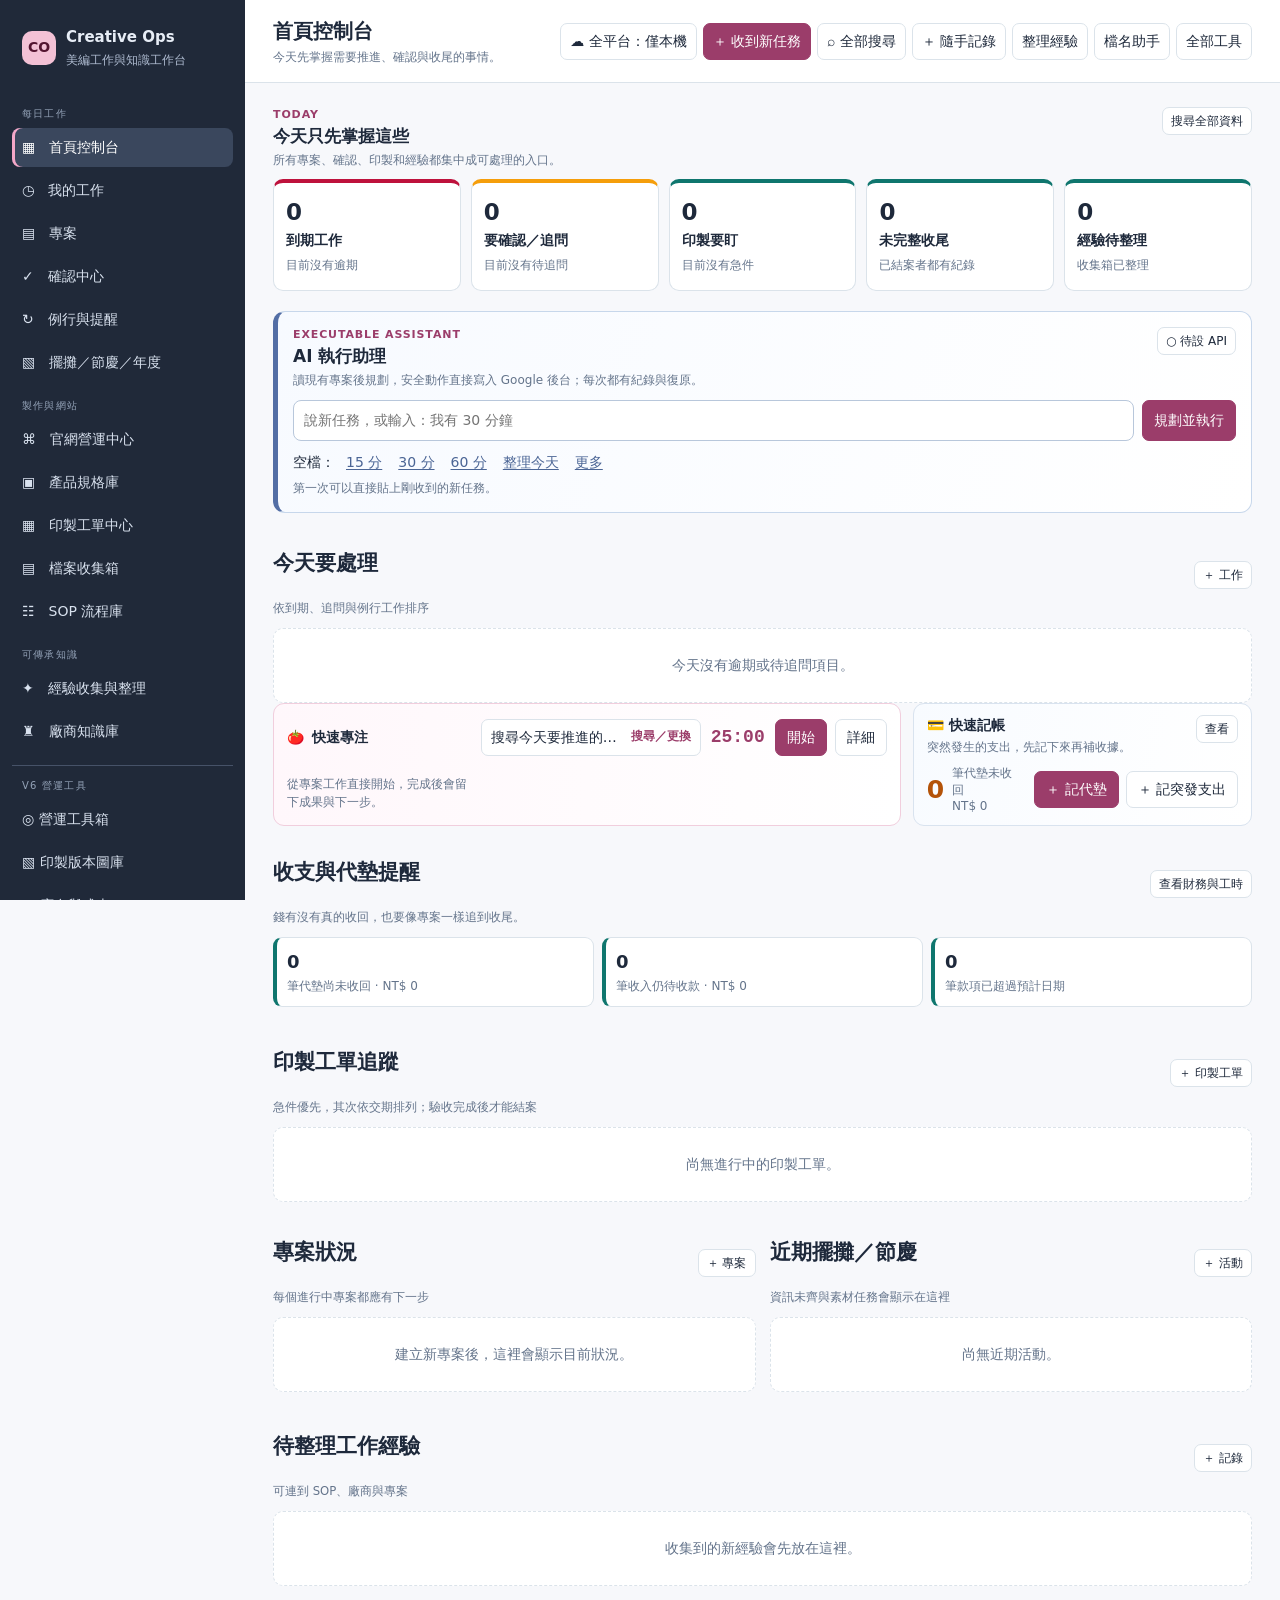
==== commit c771be43: "改善公開版快速專注搜尋" ====
--- a/creative-ops-v2.html
+++ b/creative-ops-v2.html
@@ -57,7 +57,7 @@
 function tag(text,kind='gray'){return `<span class="tag ${kind}">${esc(text)}</span>`}function statusTag(s){const map={intake:['收件匣','gray'],planning:['初步企劃','brand'],detail:['細化中','amber'],active:['執行中','teal'],waiting:['等待中','amber'],closed:['已結案','gray'],pending:['待確認','amber'],asked:['等回覆','rose'],confirmed:['已確認','teal'],changed:['有變更','brand'],inbox:['待整理','amber'],sorted:['已整理','teal'],draft:['草稿','gray'],standard:['正式 SOP','teal'],verified:['已驗證','blue'],published:['已發布','teal'],review:['待預覽','amber'],blocked:['卡住','rose']};const m=map[s]||[s,'gray'];return tag(m[0],m[1])}
 function stageOrder(x){return ['intake','planning','detail','active','waiting','closed'].indexOf(x)}
 let modalInitialState=null;
-function modalFormState(){const box=document.getElementById('modal');if(!box)return'';return JSON.stringify([...box.querySelectorAll('input,textarea,select')].map((el,index)=>({key:el.id||el.name||index,type:el.type||el.tagName,value:el.type==='file'?[...el.files].map(f=>`${f.name}:${f.size}:${f.lastModified}`).join('|'):el.value,checked:'checked'in el?el.checked:null})))}
+function modalFormState(){const box=document.getElementById('modal');if(!box)return'';return JSON.stringify([...box.querySelectorAll('input,textarea,select')].filter(el=>!el.hasAttribute('data-modal-ephemeral')).map((el,index)=>({key:el.id||el.name||index,type:el.type||el.tagName,value:el.type==='file'?[...el.files].map(f=>`${f.name}:${f.size}:${f.lastModified}`).join('|'):el.value,checked:'checked'in el?el.checked:null})))}
 function modalHasUnsavedChanges(){return document.getElementById('modalBackdrop').classList.contains('open')&&modalInitialState!==null&&modalFormState()!==modalInitialState}
 function modal(title,sub,body,wide=false){modalInitialState=null;document.getElementById('modal').className=`modal${wide?' wide':''}`;document.getElementById('modal').innerHTML=`<div class="modal-head"><div><h2>${title}</h2><p>${sub||''}</p></div><button class="btn icon" onclick="app.requestCloseModal()">✕</button></div>${body}`;document.getElementById('modalBackdrop').classList.add('open')}
 function closeModal(){document.getElementById('modalBackdrop').classList.remove('open');modalInitialState=null;return true}
--- a/creative-ops-v6.css
+++ b/creative-ops-v6.css
@@ -20,12 +20,12 @@
 
 /* 財務與工時中心 */
 .ops-finance-tabs{display:flex;gap:7px;flex-wrap:wrap;margin-bottom:16px}.ops-finance-tab{border:1px solid var(--line);background:#fff;color:var(--ink);border-radius:999px;padding:7px 12px;cursor:pointer}.ops-finance-tab.active{background:var(--ink);border-color:var(--ink);color:#fff}.ops-finance-summary{display:grid;grid-template-columns:repeat(4,minmax(0,1fr));gap:10px;margin-bottom:16px}.ops-finance-summary .stat strong{font-size:21px}.ops-finance-toolbar{display:flex;gap:8px;align-items:center;flex-wrap:wrap;margin-bottom:12px}.ops-finance-toolbar select,.ops-finance-toolbar input{border:1px solid var(--line);border-radius:7px;padding:7px 9px;background:#fff;color:var(--ink)}.ops-money-in{color:var(--teal);font-weight:800}.ops-money-out{color:var(--rose);font-weight:800}.ops-status-flow{display:flex;gap:5px;flex-wrap:wrap;margin-top:7px}.ops-status-step{font-size:10px;border-radius:999px;padding:2px 7px;background:#eef2f7;color:#64748b}.ops-status-step.done{background:#d1fae5;color:#047857}.ops-status-step.current{background:#ffedd5;color:#b45309;font-weight:800}.ops-finance-grid{display:grid;grid-template-columns:minmax(0,1.4fr) minmax(280px,.6fr);gap:14px}.ops-salary-form{display:grid;grid-template-columns:repeat(5,minmax(0,1fr));gap:9px;align-items:end}.ops-salary-form .field{margin:0}.ops-focus-layout{display:grid;grid-template-columns:minmax(280px,.85fr) minmax(0,1.15fr);gap:14px}.ops-focus-clock{display:grid;place-items:center;text-align:center;min-height:290px;background:linear-gradient(145deg,#fff7fb,#fff);border:1px solid #f1cedd;border-radius:16px;padding:20px}.ops-focus-time{font:800 clamp(45px,8vw,72px)/1 "IBM Plex Mono",Consolas,monospace;letter-spacing:-.05em;color:var(--brand)}.ops-focus-progress{width:min(360px,100%);height:9px;border-radius:999px;background:#e8edf3;overflow:hidden;margin:16px auto}.ops-focus-progress i{display:block;height:100%;background:var(--brand);transition:width .3s}.ops-finance-alerts{margin:0 0 18px}.ops-finance-alert-grid{display:grid;grid-template-columns:repeat(3,minmax(0,1fr));gap:8px}.ops-finance-alert{border:1px solid var(--line);border-left:4px solid var(--teal);border-radius:9px;background:#fff;padding:10px;cursor:pointer}.ops-finance-alert.warn{border-left-color:#f59e0b}.ops-finance-alert.bad{border-left-color:var(--rose)}.ops-finance-alert strong{font-size:18px;display:block}.ops-finance-alert span{font-size:12px;color:var(--muted)}
-.ops-dashboard-quick-grid{display:grid;grid-template-columns:minmax(0,1.85fr) minmax(300px,1fr);gap:12px;align-items:stretch;margin:0 0 14px}.ops-focus-quick{display:grid;grid-template-columns:auto minmax(220px,1fr) auto auto auto;gap:8px;align-items:center;margin:0;padding:11px 13px;border:1px solid #f1cedd;border-radius:11px;background:linear-gradient(90deg,#fff7fb,#fff)}.ops-focus-quick-title{display:flex;gap:8px;align-items:center;font-weight:800;white-space:nowrap}.ops-focus-quick select{min-width:0;width:100%;border:1px solid var(--line);border-radius:7px;padding:7px 9px;background:#fff}.ops-focus-quick-time{font:800 18px/1 "IBM Plex Mono",Consolas,monospace;color:var(--brand);min-width:58px;text-align:center}.ops-finance-quick{display:grid;grid-template-columns:minmax(0,1fr) auto;gap:9px 12px;align-items:center;padding:11px 13px;border:1px solid #d9e3ef;border-radius:11px;background:linear-gradient(100deg,#f8fbff,#fff)}.ops-finance-quick-head{display:flex;align-items:flex-start;justify-content:space-between;gap:8px;grid-column:1/-1}.ops-finance-quick-head strong{display:block}.ops-finance-quick-head .meta{margin-top:2px}.ops-finance-quick-summary{display:flex;gap:8px;align-items:center;min-width:0;border:0;background:transparent;color:var(--ink);padding:0;text-align:left;cursor:pointer}.ops-finance-quick-summary strong{font-size:25px;line-height:1;color:var(--amber)}.ops-finance-quick-summary span{font-size:12px;color:var(--muted);line-height:1.35}.ops-finance-quick-actions{display:flex;gap:7px;justify-content:flex-end}.ops-finance-quick-actions .btn{white-space:nowrap}.ops-focus-project{margin-top:12px;padding:12px;border:1px solid #f1cedd;border-radius:10px;background:#fffafb}.ops-focus-project-stats{display:flex;gap:8px;flex-wrap:wrap;margin:8px 0}.ops-focus-result{border-left:3px solid var(--brand);padding-left:9px;margin-top:8px}.ops-focus-result small{display:block;color:var(--muted)}
+.ops-dashboard-quick-grid{display:grid;grid-template-columns:minmax(0,1.85fr) minmax(300px,1fr);gap:12px;align-items:stretch;margin:0 0 14px}.ops-focus-quick{display:grid;grid-template-columns:auto minmax(220px,1fr) auto auto auto;gap:8px;align-items:center;margin:0;padding:11px 13px;border:1px solid #f1cedd;border-radius:11px;background:linear-gradient(90deg,#fff7fb,#fff)}.ops-focus-quick-title{display:flex;gap:8px;align-items:center;font-weight:800;white-space:nowrap}.ops-focus-picker{min-width:0}.ops-focus-picker-button{display:flex;align-items:center;justify-content:space-between;gap:10px;width:100%;min-width:0;border:1px solid var(--line);border-radius:7px;padding:7px 9px;background:#fff;color:var(--ink);text-align:left;cursor:pointer}.ops-focus-picker-button:hover,.ops-focus-picker-button:focus-visible{border-color:var(--brand);box-shadow:0 0 0 3px rgba(163,52,104,.1);outline:0}.ops-focus-picker-button span{min-width:0;overflow:hidden;text-overflow:ellipsis;white-space:nowrap}.ops-focus-picker-button small{flex:none;color:var(--brand);font-weight:700}.ops-focus-quick-time{font:800 18px/1 "IBM Plex Mono",Consolas,monospace;color:var(--brand);min-width:58px;text-align:center}.ops-focus-choice-list{display:grid;gap:7px;max-height:min(52vh,390px);overflow:auto;padding:2px}.ops-focus-choice{display:grid;grid-template-columns:minmax(0,1fr) auto;gap:10px;align-items:center;width:100%;border:1px solid var(--line);border-radius:9px;padding:10px 11px;background:#fff;color:var(--ink);text-align:left;cursor:pointer}.ops-focus-choice:hover,.ops-focus-choice:focus-visible{border-color:var(--brand);background:#fff7fb;outline:0}.ops-focus-choice.selected{border-color:var(--brand);background:#fff3f8}.ops-focus-choice span,.ops-focus-choice strong,.ops-focus-choice small{display:block;min-width:0}.ops-focus-choice strong{overflow:hidden;text-overflow:ellipsis;white-space:nowrap}.ops-focus-choice small{margin-top:3px;color:var(--muted)}.ops-focus-choice em{font-size:11px;font-style:normal;color:var(--muted);white-space:nowrap}.ops-focus-choice.selected em{color:var(--brand);font-weight:700}.ops-focus-more{margin-top:8px;text-align:center}.ops-finance-quick{display:grid;grid-template-columns:minmax(0,1fr) auto;gap:9px 12px;align-items:center;padding:11px 13px;border:1px solid #d9e3ef;border-radius:11px;background:linear-gradient(100deg,#f8fbff,#fff)}.ops-finance-quick-head{display:flex;align-items:flex-start;justify-content:space-between;gap:8px;grid-column:1/-1}.ops-finance-quick-head strong{display:block}.ops-finance-quick-head .meta{margin-top:2px}.ops-finance-quick-summary{display:flex;gap:8px;align-items:center;min-width:0;border:0;background:transparent;color:var(--ink);padding:0;text-align:left;cursor:pointer}.ops-finance-quick-summary strong{font-size:25px;line-height:1;color:var(--amber)}.ops-finance-quick-summary span{font-size:12px;color:var(--muted);line-height:1.35}.ops-finance-quick-actions{display:flex;gap:7px;justify-content:flex-end}.ops-finance-quick-actions .btn{white-space:nowrap}.ops-focus-project{margin-top:12px;padding:12px;border:1px solid #f1cedd;border-radius:10px;background:#fffafb}.ops-focus-project-stats{display:flex;gap:8px;flex-wrap:wrap;margin:8px 0}.ops-focus-result{border-left:3px solid var(--brand);padding-left:9px;margin-top:8px}.ops-focus-result small{display:block;color:var(--muted)}
 .mobile-home-button{display:none}
 @media(max-width:1000px){.mobile-home-button{display:inline-flex;margin-left:auto;color:#fff;border-color:#64748b;background:#334155}.mobile-nav-toggle{margin-left:0}}
 @media(max-width:1050px){.ops-dashboard-quick-grid{grid-template-columns:1fr}.ops-finance-summary{grid-template-columns:repeat(2,minmax(0,1fr))}.ops-finance-grid,.ops-focus-layout{grid-template-columns:1fr}.ops-salary-form{grid-template-columns:repeat(3,minmax(0,1fr))}}
-@media(max-width:760px){.ops-focus-quick{grid-template-columns:minmax(0,1fr) auto auto}.ops-focus-quick-title{grid-column:1/-1}.ops-focus-quick select{grid-column:1/3}.ops-focus-quick .ops-focus-detail{grid-column:1/-1}}
-@media(max-width:640px){.ops-finance-summary{grid-template-columns:repeat(2,minmax(0,1fr))}.ops-finance-summary .stat{padding:12px}.ops-finance-summary .stat strong{font-size:18px}.ops-finance-alert-grid,.ops-salary-form{grid-template-columns:1fr}.ops-finance-tabs{display:grid;grid-template-columns:repeat(2,minmax(0,1fr))}.ops-finance-tab{white-space:normal}.ops-finance-toolbar>*{flex:1;min-width:130px}.ops-focus-clock{min-height:245px}.ops-focus-time{font-size:52px}.ops-finance-grid .table{min-width:600px}.ops-focus-quick{grid-template-columns:minmax(0,1fr) auto}.ops-focus-quick select{grid-column:1/-1}.ops-focus-quick-time{grid-column:1}.ops-focus-quick .btn{padding-left:8px;padding-right:8px}.ops-focus-quick .ops-focus-detail{grid-column:1/-1}.ops-finance-quick{grid-template-columns:1fr}.ops-finance-quick-head,.ops-finance-quick-actions{grid-column:1}.ops-finance-quick-actions{display:grid;grid-template-columns:1fr 1fr}.ops-finance-quick-actions .btn{padding-left:7px;padding-right:7px}}
+@media(max-width:760px){.ops-focus-quick{grid-template-columns:minmax(0,1fr) auto auto}.ops-focus-quick-title{grid-column:1/-1}.ops-focus-picker{grid-column:1/3}.ops-focus-quick .ops-focus-detail{grid-column:1/-1}}
+@media(max-width:640px){.ops-finance-summary{grid-template-columns:repeat(2,minmax(0,1fr))}.ops-finance-summary .stat{padding:12px}.ops-finance-summary .stat strong{font-size:18px}.ops-finance-alert-grid,.ops-salary-form{grid-template-columns:1fr}.ops-finance-tabs{display:grid;grid-template-columns:repeat(2,minmax(0,1fr))}.ops-finance-tab{white-space:normal}.ops-finance-toolbar>*{flex:1;min-width:130px}.ops-focus-clock{min-height:245px}.ops-focus-time{font-size:52px}.ops-finance-grid .table{min-width:600px}.ops-focus-quick{grid-template-columns:minmax(0,1fr) auto}.ops-focus-picker{grid-column:1/-1}.ops-focus-quick-time{grid-column:1}.ops-focus-quick .btn{padding-left:8px;padding-right:8px}.ops-focus-quick .ops-focus-detail{grid-column:1/-1}.ops-focus-choice{grid-template-columns:1fr}.ops-focus-choice em{white-space:normal}.ops-finance-quick{grid-template-columns:1fr}.ops-finance-quick-head,.ops-finance-quick-actions{grid-column:1}.ops-finance-quick-actions{display:grid;grid-template-columns:1fr 1fr}.ops-finance-quick-actions .btn{padding-left:7px;padding-right:7px}}
 
 /* AI 執行助理：介面只呈現真實 plan / apply / audit / undo 狀態 */
 .assistant-home{margin:0 0 18px;padding:15px;border:1px solid #c7d7eb;border-left:5px solid #536ea5;border-radius:12px;background:linear-gradient(110deg,#f7faff,#fff)}
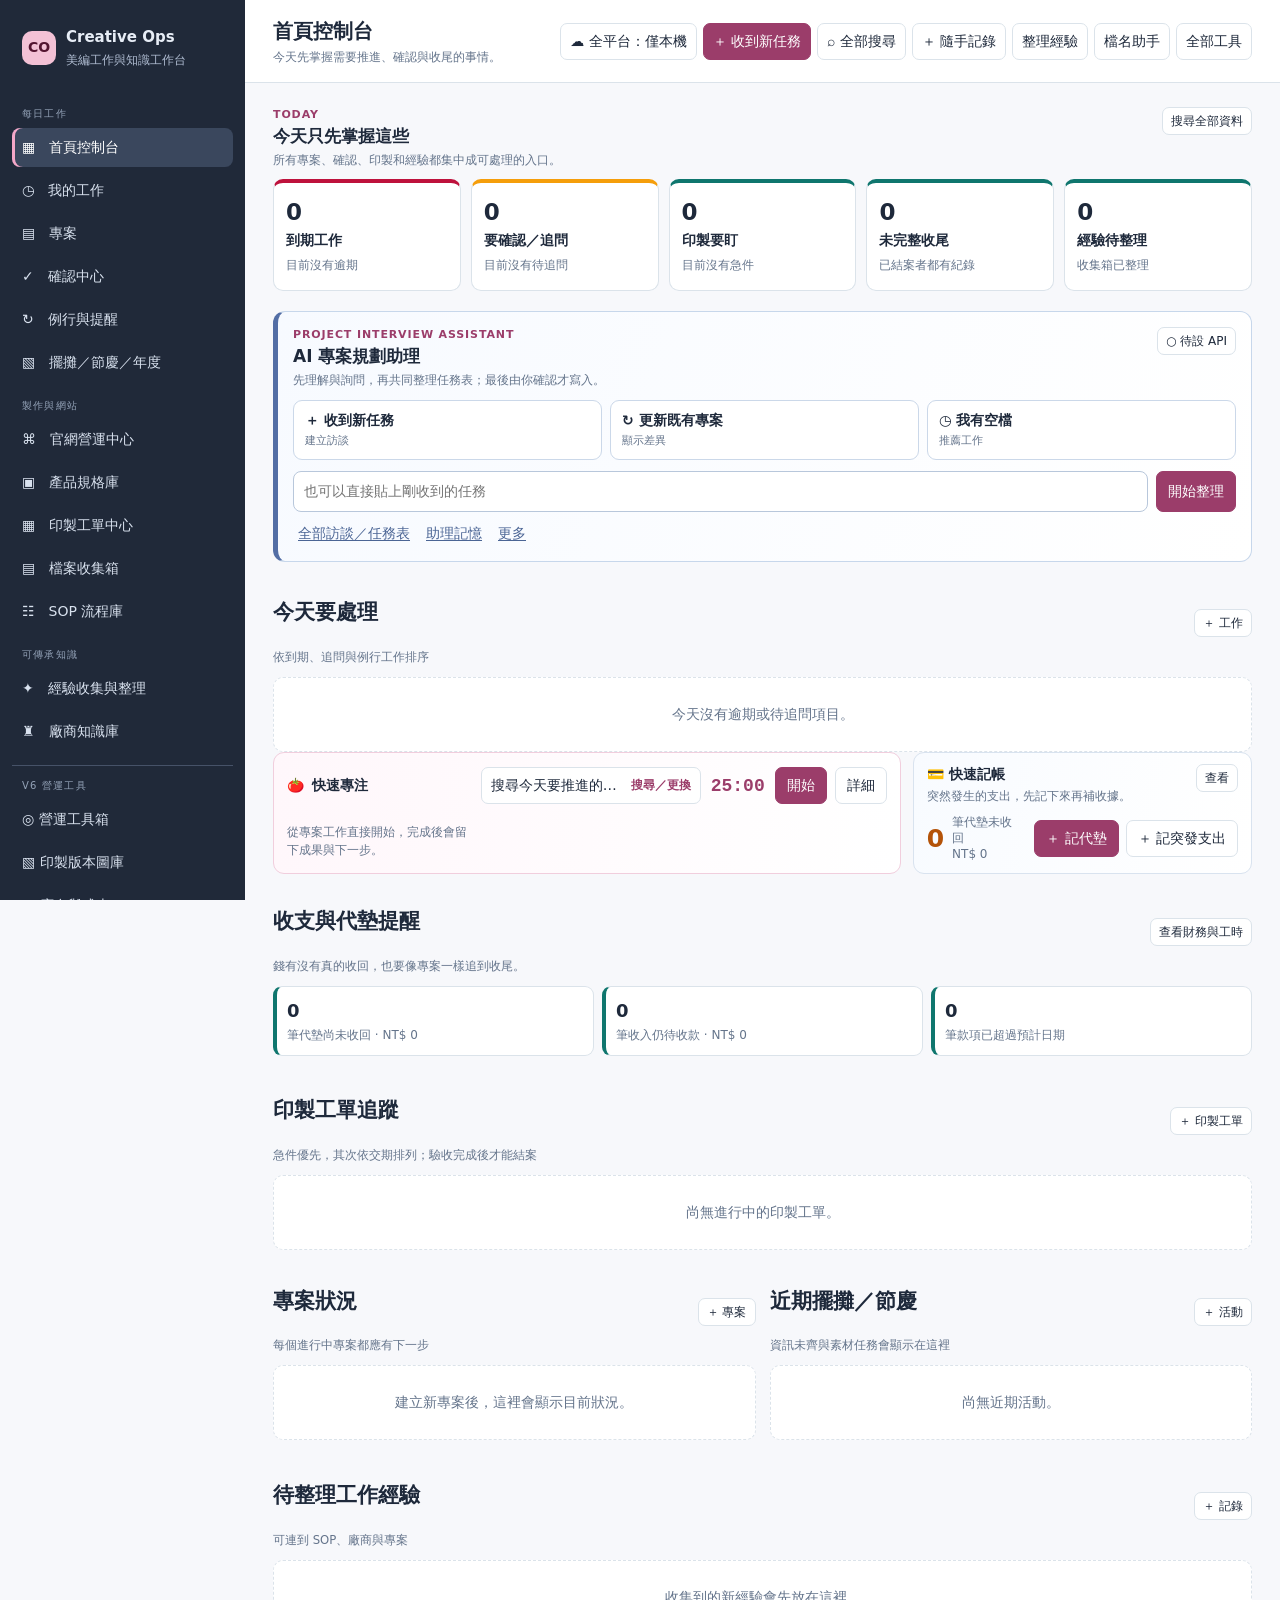
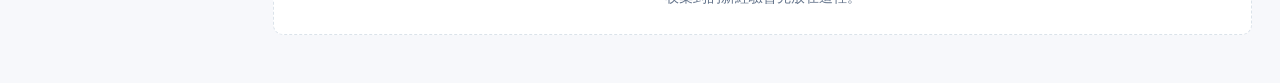
==== commit 2a4c0ef7: "加固資料安全並完成 AI 助理前端" ====
--- a/creative-ops-v2.html
+++ b/creative-ops-v2.html
@@ -48,20 +48,25 @@
 const monthAdd=(date,n)=>{const [y,m,d]=String(date).split('-').map(Number),first=new Date(Date.UTC(y,m-1+n,1)),last=new Date(Date.UTC(first.getUTCFullYear(),first.getUTCMonth()+1,0)).getUTCDate();first.setUTCDate(Math.min(d,last));return first.toISOString().slice(0,10)};
 const days=d=>d?Math.round((new Date(`${d}T12:00:00`)-new Date(`${today()}T12:00:00`))/86400000):null;
 const fmt=d=>d?`${d.slice(5,7)}/${d.slice(8,10)}`:'未設定';
-const defaults=()=>({version:2,updatedAt:new Date().toISOString(),settings:{workspaceName:'Creative Ops',assistantConfig:{autoApplySafe:true,proactiveDaily:true}},projects:[],tasks:[],confirmations:[],routines:[],events:SEED.events.map(x=>({...x})),products:SEED.products.map(x=>({...x})),printRecords:[],printItems:[],printWorkOrders:[],printInspections:[],websites:[{id:'site_a',name:'官網 A',url:'',platform:'可編輯 HTML 區塊',status:'active',note:'長期營運網站，請填入後台與預覽資訊。'},{id:'site_b',name:'官網 B',url:'',platform:'可編輯 HTML 區塊',status:'active',note:'長期營運網站，請填入後台與預覽資訊。'}],websiteChanges:[],vendors:[],knowledge:[],sops:[],files:[],financeRecords:[],attendanceRecords:[],focusSessions:[],assistantMemory:[],assistantRuns:[],assistantSuggestions:[],deletedSeeds:[],activity:[]});
-let db=load(),view='dashboard';
+const defaults=()=>({version:2,updatedAt:new Date().toISOString(),settings:{workspaceName:'Creative Ops',assistantConfig:{autoApplySafe:false,proactiveDaily:true}},projects:[],tasks:[],confirmations:[],routines:[],events:SEED.events.map(x=>({...x})),products:SEED.products.map(x=>({...x})),printRecords:[],printItems:[],printWorkOrders:[],printInspections:[],websites:[{id:'site_a',name:'官網 A',url:'',platform:'可編輯 HTML 區塊',status:'active',note:'長期營運網站，請填入後台與預覽資訊。'},{id:'site_b',name:'官網 B',url:'',platform:'可編輯 HTML 區塊',status:'active',note:'長期營運網站，請填入後台與預覽資訊。'}],websiteChanges:[],vendors:[],knowledge:[],sops:[],files:[],financeRecords:[],attendanceRecords:[],focusSessions:[],assistantMemory:[],assistantRuns:[],assistantSuggestions:[],assistantPlanningSessions:[],deletedSeeds:[],activity:[]});
+let db=load(),view='dashboard',lastSaveError='',lastSaveFailureAt=0,modalBusyReason='',modalOperationId=0;
 function load(){try{let raw=localStorage.getItem(KEY);if(!raw){for(const oldKey of LEGACY_KEYS){const legacy=localStorage.getItem(oldKey);if(legacy){raw=legacy;localStorage.setItem(KEY,legacy);break}}}const x=JSON.parse(raw);if(x){const d=defaults();Object.keys(d).forEach(k=>x[k]??=d[k]);const gone=new Set(x.deletedSeeds||[]);SEED.events.forEach(e=>{if(gone.has(e.id)||gone.has(e.sourceKey))return;if(!x.events.some(y=>y.sourceKey===e.sourceKey||(y.name===e.name&&y.startDate===e.startDate)))x.events.push({...e})});SEED.products.forEach(p=>{if(gone.has(p.id))return;if(!x.products.some(y=>y.id===p.id))x.products.push({...p})});return x}}catch(e){}return defaults()}
-function save(action='更新資料'){if(window.v6BeforeSave)window.v6BeforeSave(db,action);db.updatedAt=new Date().toISOString();db.activity.unshift({id:id('log'),at:new Date().toISOString(),action,updatedAt:new Date().toISOString()});db.activity=db.activity.slice(0,300);localStorage.setItem(KEY,JSON.stringify(db));render();if(window.v6Cloud)window.v6Cloud.scheduleSync(action)}
-function toast(msg,duration=2200){const el=document.getElementById('toast'),persistent=duration>=6000;el.textContent=msg;el.classList.add('show');el.classList.toggle('persist',persistent);clearTimeout(toast.t);toast.t=setTimeout(()=>el.classList.remove('show','persist'),duration)}
+function showToastRaw(msg,duration=2200){const el=document.getElementById('toast'),persistent=duration>=6000;el.textContent=msg;el.classList.add('show');el.classList.toggle('persist',persistent);clearTimeout(toast.t);toast.t=setTimeout(()=>el.classList.remove('show','persist'),duration)}
+function save(action='更新資料'){try{if(window.v6BeforeSave)window.v6BeforeSave(db,action);db.updatedAt=new Date().toISOString();db.activity.unshift({id:id('log'),at:new Date().toISOString(),action,updatedAt:new Date().toISOString()});db.activity=db.activity.slice(0,300);localStorage.setItem(KEY,JSON.stringify(db));lastSaveError='';lastSaveFailureAt=0;render();if(window.v6Cloud)window.v6Cloud.scheduleSync(action);return true}catch(e){db=load();lastSaveError='資料未儲存：瀏覽器空間不足或無法寫入。請先匯出 JSON 備份並清理舊快照，再重試。';lastSaveFailureAt=Date.now();render();showToastRaw(lastSaveError,9000);return false}}
+function toast(msg,duration=2200){if(lastSaveError&&Date.now()-lastSaveFailureAt<2500&&msg!==lastSaveError){msg=lastSaveError;duration=9000}showToastRaw(msg,duration)}
 function project(pid){return db.projects.find(x=>x.id===pid)}function vendor(vid){return db.vendors.find(x=>x.id===vid)}function site(sid){return db.websites.find(x=>x.id===sid)}function sop(sid){return db.sops.find(x=>x.id===sid)}
 function tag(text,kind='gray'){return `<span class="tag ${kind}">${esc(text)}</span>`}function statusTag(s){const map={intake:['收件匣','gray'],planning:['初步企劃','brand'],detail:['細化中','amber'],active:['執行中','teal'],waiting:['等待中','amber'],closed:['已結案','gray'],pending:['待確認','amber'],asked:['等回覆','rose'],confirmed:['已確認','teal'],changed:['有變更','brand'],inbox:['待整理','amber'],sorted:['已整理','teal'],draft:['草稿','gray'],standard:['正式 SOP','teal'],verified:['已驗證','blue'],published:['已發布','teal'],review:['待預覽','amber'],blocked:['卡住','rose']};const m=map[s]||[s,'gray'];return tag(m[0],m[1])}
 function stageOrder(x){return ['intake','planning','detail','active','waiting','closed'].indexOf(x)}
 let modalInitialState=null;
 function modalFormState(){const box=document.getElementById('modal');if(!box)return'';return JSON.stringify([...box.querySelectorAll('input,textarea,select')].filter(el=>!el.hasAttribute('data-modal-ephemeral')).map((el,index)=>({key:el.id||el.name||index,type:el.type||el.tagName,value:el.type==='file'?[...el.files].map(f=>`${f.name}:${f.size}:${f.lastModified}`).join('|'):el.value,checked:'checked'in el?el.checked:null})))}
 function modalHasUnsavedChanges(){return document.getElementById('modalBackdrop').classList.contains('open')&&modalInitialState!==null&&modalFormState()!==modalInitialState}
-function modal(title,sub,body,wide=false){modalInitialState=null;document.getElementById('modal').className=`modal${wide?' wide':''}`;document.getElementById('modal').innerHTML=`<div class="modal-head"><div><h2>${title}</h2><p>${sub||''}</p></div><button class="btn icon" onclick="app.requestCloseModal()">✕</button></div>${body}`;document.getElementById('modalBackdrop').classList.add('open')}
-function closeModal(){document.getElementById('modalBackdrop').classList.remove('open');modalInitialState=null;return true}
-function requestCloseModal(){if(modalHasUnsavedChanges()&&!confirm('這張表單有尚未儲存的內容。\n按「確定」放棄變更；按「取消」繼續編輯。'))return false;return closeModal()}
+function setModalBusy(reason=''){const box=document.getElementById('modal'),busy=Boolean(reason);modalBusyReason=busy?String(reason):'';if(busy)modalOperationId++;if(box){box.setAttribute('aria-busy',String(busy));box.querySelectorAll('button,input,textarea,select').forEach(el=>{if(busy){if(!el.hasAttribute('data-modal-was-disabled'))el.setAttribute('data-modal-was-disabled',el.disabled?'1':'0');el.disabled=true}else if(el.hasAttribute('data-modal-was-disabled')){el.disabled=el.getAttribute('data-modal-was-disabled')==='1';el.removeAttribute('data-modal-was-disabled')}})}return modalOperationId}
+function modal(title,sub,body,wide=false){if(modalBusyReason){toast(modalBusyReason,6500);return false}modalInitialState=null;document.getElementById('modal').className=`modal${wide?' wide':''}`;document.getElementById('modal').innerHTML=`<div class="modal-head"><div><h2>${title}</h2><p>${sub||''}</p></div><button class="btn icon" onclick="app.requestCloseModal()">✕</button></div>${body}`;document.getElementById('modalBackdrop').classList.add('open');return true}
+function closeModal(force=false){if(modalBusyReason&&!force){toast(modalBusyReason,6500);return false}if(lastSaveError&&Date.now()-lastSaveFailureAt<2500){showToastRaw(lastSaveError,9000);return false}document.getElementById('modalBackdrop').classList.remove('open');modalInitialState=null;return true}
+function requestCloseModal(){if(modalBusyReason){toast(modalBusyReason,6500);return false}if(modalHasUnsavedChanges()&&!confirm('這張表單有尚未儲存的內容。\n按「確定」放棄變更；按「取消」繼續編輯。'))return false;return closeModal()}
+function lastSaveFailed(){if(!lastSaveError)return false;if(Date.now()-lastSaveFailureAt<2500)return true;try{const raw=localStorage.getItem(KEY);localStorage.setItem(KEY,raw||JSON.stringify(db));lastSaveError='';lastSaveFailureAt=0;return false}catch(e){return true}}
+function isModalBusy(){return Boolean(modalBusyReason)}
+function isModalInstance(operationId){return Boolean(modalBusyReason)&&Number(operationId)===modalOperationId&&document.getElementById('modalBackdrop').classList.contains('open')}
 function toggleMobileNav(force){const aside=document.getElementById('mainNav'),button=document.getElementById('mobileNavToggle');if(!aside||!button)return;const open=typeof force==='boolean'?force:!aside.classList.contains('mobile-nav-open');aside.classList.toggle('mobile-nav-open',open);button.setAttribute('aria-expanded',String(open));button.textContent=open?'✕ 收起選單':'☰ 功能選單'}
 function goHome(){const home=document.querySelector('.nav[data-view="dashboard"]');if(home)home.click()}
 const backdropEl=document.getElementById('modalBackdrop');let backdropDown=false;new MutationObserver(()=>{if(backdropEl.classList.contains('open'))setTimeout(()=>{if(backdropEl.classList.contains('open'))modalInitialState=modalFormState()},0)}).observe(backdropEl,{attributes:true,attributeFilter:['class']});backdropEl.addEventListener('mousedown',e=>{backdropDown=(e.target===backdropEl)});backdropEl.addEventListener('mouseup',e=>{if(backdropDown&&e.target===backdropEl)requestCloseModal();backdropDown=false});document.addEventListener('keydown',e=>{if(e.key==='Escape'&&backdropEl.classList.contains('open'))requestCloseModal()});window.addEventListener('beforeunload',e=>{if(!modalHasUnsavedChanges())return;e.preventDefault();e.returnValue=''})
@@ -147,7 +152,7 @@
 function setImportBusy(busy,text){const button=document.getElementById('importButton'),status=document.getElementById('importStatus');if(button){button.disabled=busy;button.textContent=busy?'讀取中…':'讀取並匯入'}if(status&&text)status.textContent=text}
 function importData(){const file=document.getElementById('importFile').files[0];if(!file)return toast('請選擇檔案');setImportBusy(true,'正在讀取並驗證備份檔…');const reader=new FileReader();reader.onload=()=>{let x;try{x=JSON.parse(reader.result);if(!validBackup(x))throw Error('invalid')}catch(e){setImportBusy(false,'檔案驗證失敗，目前資料未變動。');toast('這不是有效的備份檔（缺少必要資料），目前資料未變動。',6500);return}const currentText=backupStatsText(db),fileText=backupStatsText(x);if(!confirm(`⚠ 這會用檔案內容「完全取代」目前所有資料，不會合併。\n目前：${currentText}\n檔案：${fileText}\n系統會先自動備份目前資料。確定覆蓋？`)){setImportBusy(false,'已取消匯入，目前資料未變動。');return}const originalDb=db;let replaced=false;try{const before=JSON.parse(localStorage.getItem('creative_ops_v6_snapshots')||'[]')[0]?.id||'';if(window.v6BeforeSave)window.v6BeforeSave(db,'匯入前自動備份目前資料');const after=JSON.parse(localStorage.getItem('creative_ops_v6_snapshots')||'[]')[0];if(!after||after.id===before)throw Error('snapshot');db=x;replaced=true;Object.keys(defaults()).forEach(k=>db[k]??=defaults()[k]);if(window.v6App?.migrateData)window.v6App.migrateData(false);save('套用已驗證備份資料');closeModal();toast(`已匯入：${fileText}。原資料已備份，可到「備份與紀錄」還原。`,6500)}catch(e){if(replaced){db=originalDb;try{localStorage.setItem(KEY,JSON.stringify(originalDb))}catch(rollbackError){console.error('匯入失敗後回復原資料時發生錯誤',rollbackError)}}setImportBusy(false,e.message==='snapshot'?'匯入前備份失敗，已停止匯入。':'匯入失敗，目前資料未變動。');toast(e.message==='snapshot'?'無法建立匯入前備份，已停止匯入；目前資料未變動。':'匯入失敗，目前資料未變動。',6500)}};reader.onerror=()=>{setImportBusy(false,'檔案讀取失敗，目前資料未變動。');toast('檔案讀取失敗，目前資料未變動。',6500)};reader.readAsText(file)}
 function seedDemo(){if(db.projects.length||db.vendors.length||db.events.length){if(!confirm('載入示範資料會保留既有資料並加入範例，確定嗎？'))return}const v={id:id('vendor'),name:'範例印刷廠',contact:'王小姐／急件請先 LINE',normalDays:3,urgentDays:1,capabilities:['DM','貼紙','大圖'],note:'重要紅色請先校稿。'};db.vendors.push(v);const p={id:id('proj'),name:'中秋節擺攤宣傳',stage:'active',priority:'high',dueDate:dateAdd(today(),12),brief:'Banner、DM、官網與 FB 需同步完成。',vendorIds:[v.id],createdAt:new Date().toISOString()};db.projects.push(p);db.tasks.push({id:id('task'),name:'確認桌機 Banner 1700×730',projectId:p.id,eventId:'',dueDate:dateAdd(today(),2),phase:'review',status:'open'});db.confirmations.push({id:id('confirm'),question:'確認 DM 數量與交期',person:'業務窗口',projectId:p.id,status:'asked',nextFollowup:today(),result:''});db.knowledge.push({id:id('know'),title:'範例印刷經驗：紅色校稿',text:'範例印刷廠的紅色容易偏暗，重要紅色要先校稿。',tags:['印刷','DM','色彩'],status:'inbox',priority:2,reliability:'single',links:{vendorIds:[v.id],projectIds:[p.id],sopIds:[]}});db.events.push({id:id('event'),name:'中秋節市集',type:'booth',startDate:dateAdd(today(),20),endDate:dateAdd(today(),22),place:'範例展館／攤位待確認',itemsText:'',note:''});db.routines.push({id:id('routine'),name:'每週整理 SOP 收集箱',cycle:'weekly',nextDate:today(),active:true});save('載入示範資料');toast('示範資料已加入')}
-return{render,closeModal,requestCloseModal,modalHasUnsavedChanges,toggleMobileNav,goHome,openView,openCapture,setCaptureDate,saveCapture,openProject,saveProject,openTask,saveTask,toggleTask,openConfirmation,saveConfirmation,openEvent:openEventV2,saveEvent:saveEventV2,eventToKnowledge,openWebsite,saveWebsite,openWebChange,saveWebChange,previewHtml,openFile,saveFile,openVendor,saveVendor,openKnowledge,saveKnowledge,openSop,saveSop,openRoutines,openRoutine,saveRoutine,completeRoutine,setTaskFilter,setTaskSearch,setWorkFilter,setKnowledgeFilter,remove,exportData,openImport,importData,seedDemo,getData:()=>db,saveData:save};
+return{render,closeModal,requestCloseModal,modalHasUnsavedChanges,setModalBusy,isModalBusy,isModalInstance,lastSaveFailed,toggleMobileNav,goHome,openView,openCapture,setCaptureDate,saveCapture,openProject,saveProject,openTask,saveTask,toggleTask,openConfirmation,saveConfirmation,openEvent:openEventV2,saveEvent:saveEventV2,eventToKnowledge,openWebsite,saveWebsite,openWebChange,saveWebChange,previewHtml,openFile,saveFile,openVendor,saveVendor,openKnowledge,saveKnowledge,openSop,saveSop,openRoutines,openRoutine,saveRoutine,completeRoutine,setTaskFilter,setTaskSearch,setWorkFilter,setKnowledgeFilter,remove,exportData,openImport,importData,seedDemo,getData:()=>db,saveData:save};
 })();
 app.render();
 </script>
--- a/creative-ops-v6.css
+++ b/creative-ops-v6.css
@@ -36,5 +36,15 @@
 .assistant-reply{border-left:4px solid #536ea5;background:#f7faff;border-radius:8px;padding:12px 14px;margin-bottom:12px}.assistant-reply p{margin:5px 0 0;white-space:pre-wrap}.assistant-note,.assistant-questions{border:1px solid var(--line);border-radius:8px;padding:10px 12px;margin:10px 0;background:#fff}.assistant-note ul{margin:6px 0 0;padding-left:20px}.assistant-questions{background:#fffaf0;border-color:#f4d59c}.assistant-questions>div{margin-top:4px}.assistant-questions textarea{width:100%;min-height:72px;margin:10px 0 7px;border:1px solid #d7b979;border-radius:8px;padding:9px;font:inherit;resize:vertical}.assistant-modal-foot{flex-wrap:wrap}
 .assistant-actions{display:grid;gap:8px}.assistant-action{display:grid;grid-template-columns:minmax(0,1fr) auto;gap:12px;align-items:center;border:1px solid var(--line);border-radius:9px;padding:11px;background:#fff}.assistant-action.done{background:#f2fbf7;border-color:#b7e4d1}.assistant-action strong{display:block;margin-top:5px}.assistant-action p{margin:5px 0 0;color:#475569;font-size:12px;white-space:pre-wrap}
 .assistant-status-grid{display:grid;grid-template-columns:repeat(4,minmax(0,1fr));gap:9px}.assistant-status-grid .stat{padding:12px}.assistant-status-grid .stat strong{font-size:18px}.assistant-setting-list{border:1px solid var(--line);border-radius:9px;padding:12px;margin-top:12px}.assistant-setting-list .btn{margin-top:8px}.assistant-run-meta{display:flex;gap:7px;flex-wrap:wrap;margin:0 0 12px}.assistant-run-meta span{font-size:11px;background:#eef2f7;color:#475569;border-radius:999px;padding:3px 8px}.assistant-history{width:100%;display:flex;align-items:center;justify-content:space-between;text-align:left;color:var(--ink);cursor:pointer}.assistant-open-links{padding-top:10px;border-top:1px solid var(--line)}
+.assistant-home-intents,.assistant-intent-grid{display:grid;grid-template-columns:repeat(3,minmax(0,1fr));gap:8px;margin-top:11px}.assistant-home-intents>button,.assistant-intent-grid>button{display:flex;flex-direction:column;align-items:flex-start;gap:2px;border:1px solid #cbd8e9;background:#fff;border-radius:9px;padding:9px 11px;color:var(--ink);text-align:left;cursor:pointer}.assistant-home-intents>button:hover,.assistant-intent-grid>button:hover{border-color:#7f96ba;background:#f7faff}.assistant-home-intents span,.assistant-intent-grid span{font-size:11px;color:var(--muted)}
+.assistant-new-task textarea,.assistant-project-picker textarea,.assistant-replan textarea,.assistant-interview-step textarea{width:100%;min-height:92px;border:1px solid #b8c7db;border-radius:8px;padding:10px;font:inherit;resize:vertical}.assistant-new-task>label,.assistant-project-picker>label,.assistant-replan>label{display:block;font-weight:700;margin:0 0 6px}.assistant-new-task .notice{margin-top:10px}.assistant-free-time-grid{display:grid;grid-template-columns:repeat(4,minmax(0,1fr));gap:9px}.assistant-free-time-grid .btn{min-height:54px}
+.assistant-project-picker>input{width:100%;border:1px solid #b8c7db;border-radius:8px;padding:9px 10px;font:inherit}.assistant-selected-project{display:flex;align-items:center;gap:8px;min-height:42px;margin:8px 0;padding:9px 10px;border:1px solid #cfe5dc;background:#f4fbf8;border-radius:8px}.assistant-project-choices{display:grid;grid-template-columns:repeat(2,minmax(0,1fr));gap:7px;max-height:250px;overflow:auto;margin:8px 0 14px;padding-right:3px}.assistant-project-choice{display:flex;flex-direction:column;align-items:flex-start;gap:3px;border:1px solid var(--line);background:#fff;border-radius:8px;padding:9px 10px;text-align:left;color:var(--ink);cursor:pointer}.assistant-project-choice span{font-size:11px;color:var(--muted)}.assistant-project-choice.selected{border-color:#16836f;background:#f0fbf7;box-shadow:0 0 0 1px #16836f inset}
+.assistant-question-list{display:grid;gap:9px;margin:12px 0}.assistant-question-card{border:1px solid #efd296;border-radius:9px;background:#fffdf7;padding:11px}.assistant-question-card>div:first-child{display:flex;align-items:center;gap:8px}.assistant-question-card p{margin:6px 0 0;color:#6b5a35;font-size:12px}.assistant-question-options,.assistant-question-actions{display:flex;gap:7px;flex-wrap:wrap;margin-top:9px}.assistant-question-actions{justify-content:flex-end}.assistant-memory-used{margin:9px 0;padding:8px 10px;border-radius:8px;background:#f1f7ff;color:#40577f;font-size:12px}
+.assistant-project-summary{display:grid;grid-template-columns:auto minmax(0,1fr) auto;gap:10px;align-items:center;border:1px solid #bfd3ea;background:#f7faff;border-radius:10px;padding:11px;margin:10px 0}.assistant-project-summary strong{display:block}.assistant-change-count{white-space:nowrap;font-size:12px;color:var(--muted)}.assistant-change-count b{font-size:17px;color:var(--ink)}.assistant-draft-head{display:flex;align-items:flex-end;justify-content:space-between;gap:10px;margin:16px 0 8px}.assistant-draft-head h3,.assistant-related-actions h3{margin:0}.assistant-draft-head p{margin:3px 0 0}.assistant-task-table{display:grid;gap:8px}.assistant-task-row{display:grid;grid-template-columns:72px minmax(180px,1.6fr) 130px 138px 80px minmax(180px,1fr) auto;gap:8px;align-items:end;border:1px solid var(--line);border-radius:9px;padding:10px;background:#fff}.assistant-task-row label{display:grid;gap:4px;font-size:11px;color:var(--muted)}.assistant-task-row input,.assistant-task-row select{width:100%;min-width:0;border:1px solid #cbd5e1;border-radius:7px;padding:7px 8px;background:#fff;color:var(--ink);font:inherit}.assistant-task-kind{display:flex;align-items:center;gap:6px;align-self:center}.assistant-before{grid-column:2/-1;font-size:11px;color:#7b5b17;background:#fff8e6;border-radius:6px;padding:5px 7px}.assistant-related-actions{margin-top:16px}.assistant-other-action{display:grid;grid-template-columns:auto minmax(0,1fr);gap:9px;align-items:start;border:1px solid var(--line);border-radius:8px;padding:9px;margin-top:7px;background:#fff}.assistant-replan{display:grid;grid-template-columns:minmax(0,1fr) auto;gap:8px;align-items:end;margin-top:16px;padding:11px;border:1px dashed #b9c6d9;border-radius:9px}.assistant-replan label{grid-column:1/-1;margin:0}.assistant-replan textarea{min-height:68px}.assistant-project-entry{display:flex;align-items:center;justify-content:space-between;gap:12px;margin:10px 0;padding:10px 12px;border:1px solid #c7d7eb;border-left:4px solid #536ea5;border-radius:9px;background:#f7faff}.assistant-project-entry b,.assistant-project-entry span{display:block}.assistant-project-entry span{font-size:11px;color:var(--muted);margin-top:2px}
+.assistant-unchanged{margin:12px 0;padding:10px 11px;border:1px dashed #cbd5e1;border-radius:9px;background:#fafafa}.assistant-unchanged h3{margin:0 0 7px;font-size:13px}.assistant-unchanged .tags{display:flex;gap:6px;flex-wrap:wrap}
+.assistant-action-detail{margin-top:6px;padding:6px 8px;border-radius:6px;background:#f8fafc;color:#475569;font-size:12px;white-space:pre-wrap}
 @media(max-width:760px){.assistant-status-grid{grid-template-columns:repeat(2,minmax(0,1fr))}.assistant-compose{grid-template-columns:1fr}.assistant-compose .btn{width:100%}}
 @media(max-width:520px){.assistant-home{padding:12px}.assistant-home-head{display:grid;grid-template-columns:1fr auto}.assistant-home-head p{grid-column:1/-1}.assistant-home-compose{grid-template-columns:1fr}.assistant-home-compose .btn{width:100%}.assistant-latest{grid-template-columns:auto minmax(0,1fr)}.assistant-latest>span:last-child{display:none}.assistant-action{grid-template-columns:1fr}.assistant-action>.btn,.assistant-action>.tag{justify-self:start}.assistant-status-grid{grid-template-columns:1fr 1fr}.assistant-modal-foot{display:grid;grid-template-columns:1fr 1fr;width:100%}.assistant-modal-foot .btn{width:100%;white-space:normal}.assistant-modal-foot .btn.primary,.assistant-modal-foot .btn.danger{grid-column:1/-1}}
+@media(max-width:980px){.assistant-task-row{grid-template-columns:64px minmax(180px,1fr) 130px 130px}.assistant-task-detail-label{grid-column:2/4}.assistant-task-row>.btn{grid-column:4}.assistant-before{grid-column:2/-1}}
+@media(max-width:760px){.assistant-home-intents,.assistant-intent-grid{grid-template-columns:1fr}.assistant-intent-grid>button{min-height:58px}.assistant-project-choices{grid-template-columns:1fr}.assistant-free-time-grid{grid-template-columns:1fr 1fr}.assistant-replan{grid-template-columns:1fr}.assistant-replan .btn{width:100%}.assistant-project-entry{align-items:flex-start;flex-direction:column}.assistant-project-entry .btn{width:100%}}
+@media(max-width:520px){.assistant-project-summary{grid-template-columns:1fr}.assistant-change-count{white-space:normal}.assistant-task-row{grid-template-columns:1fr 1fr;padding:10px}.assistant-task-kind{grid-column:1/-1}.assistant-task-row label:nth-of-type(1),.assistant-task-detail-label{grid-column:1/-1}.assistant-task-row>.btn{grid-column:1/-1;width:100%}.assistant-before{grid-column:1/-1}.assistant-draft-head{align-items:flex-start;flex-direction:column}.assistant-draft-head .btn{width:100%}.assistant-question-card>div:first-child{align-items:flex-start;flex-direction:column}}
